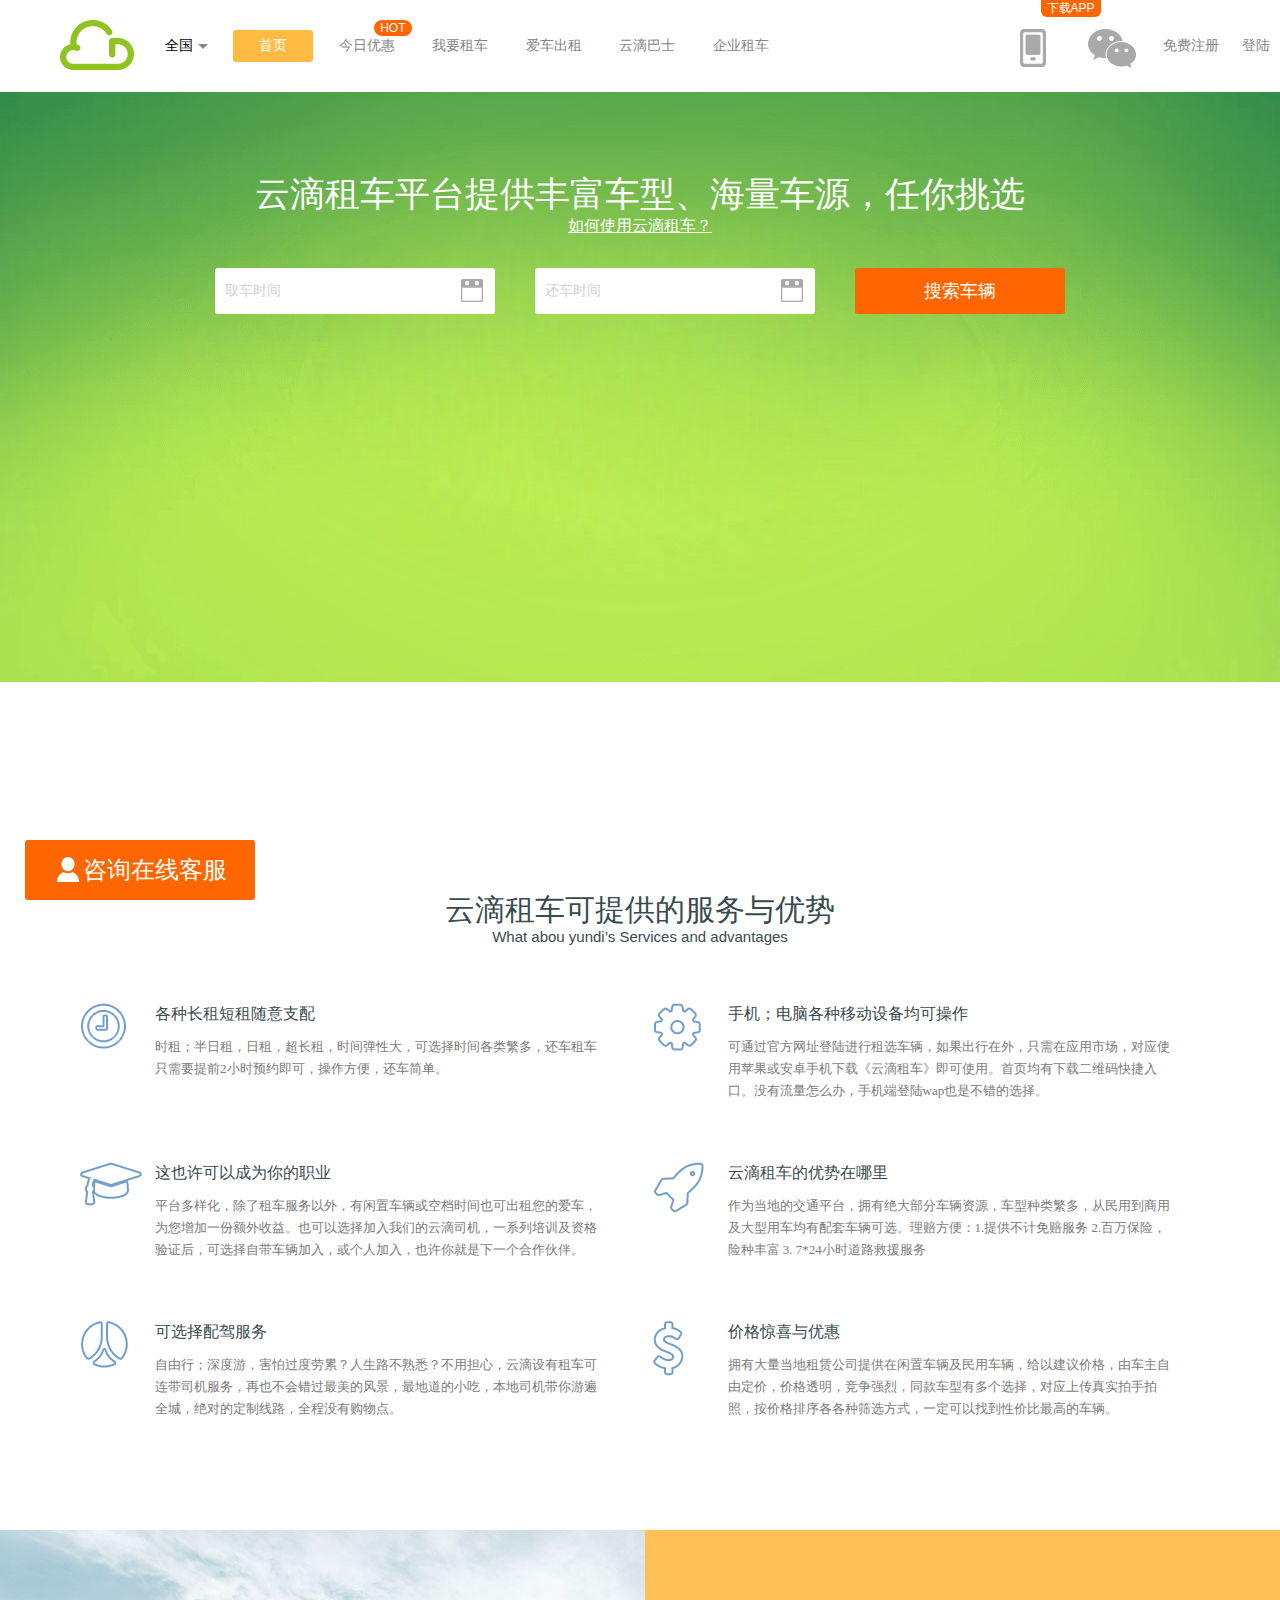
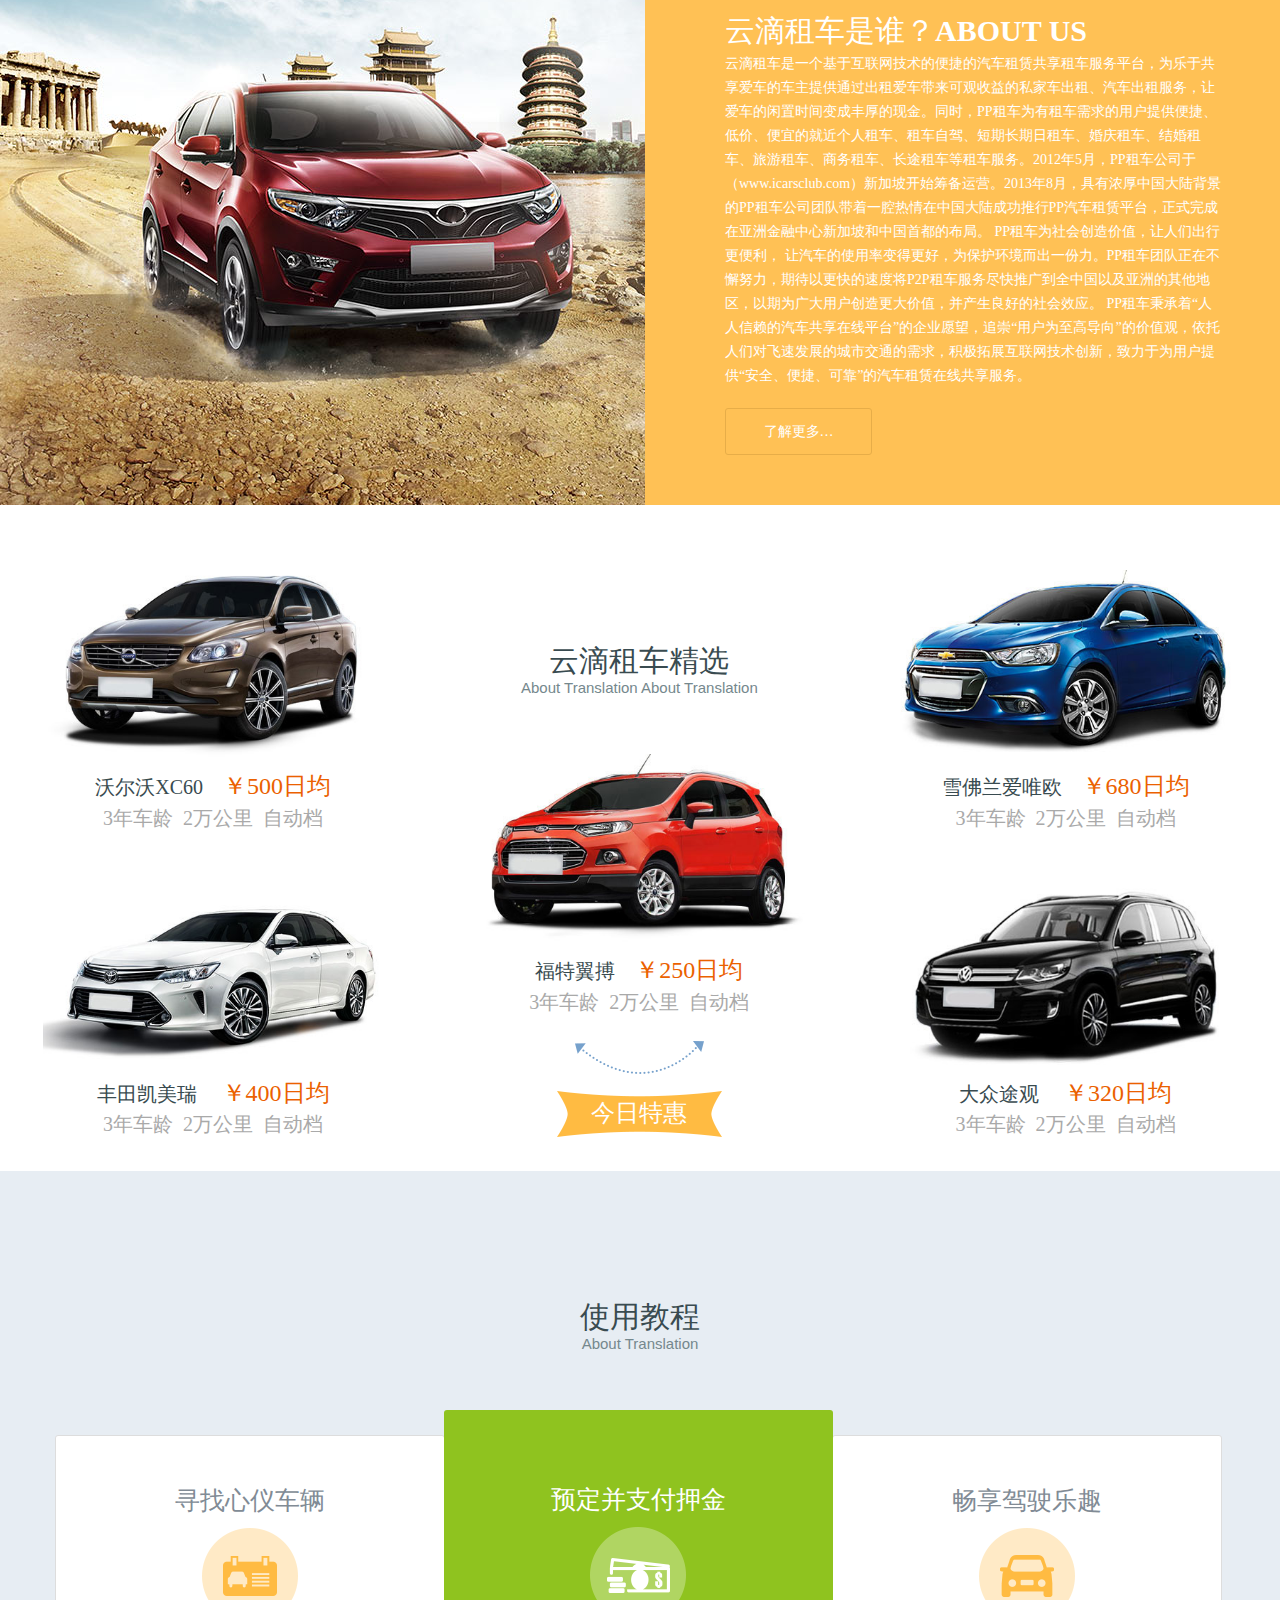
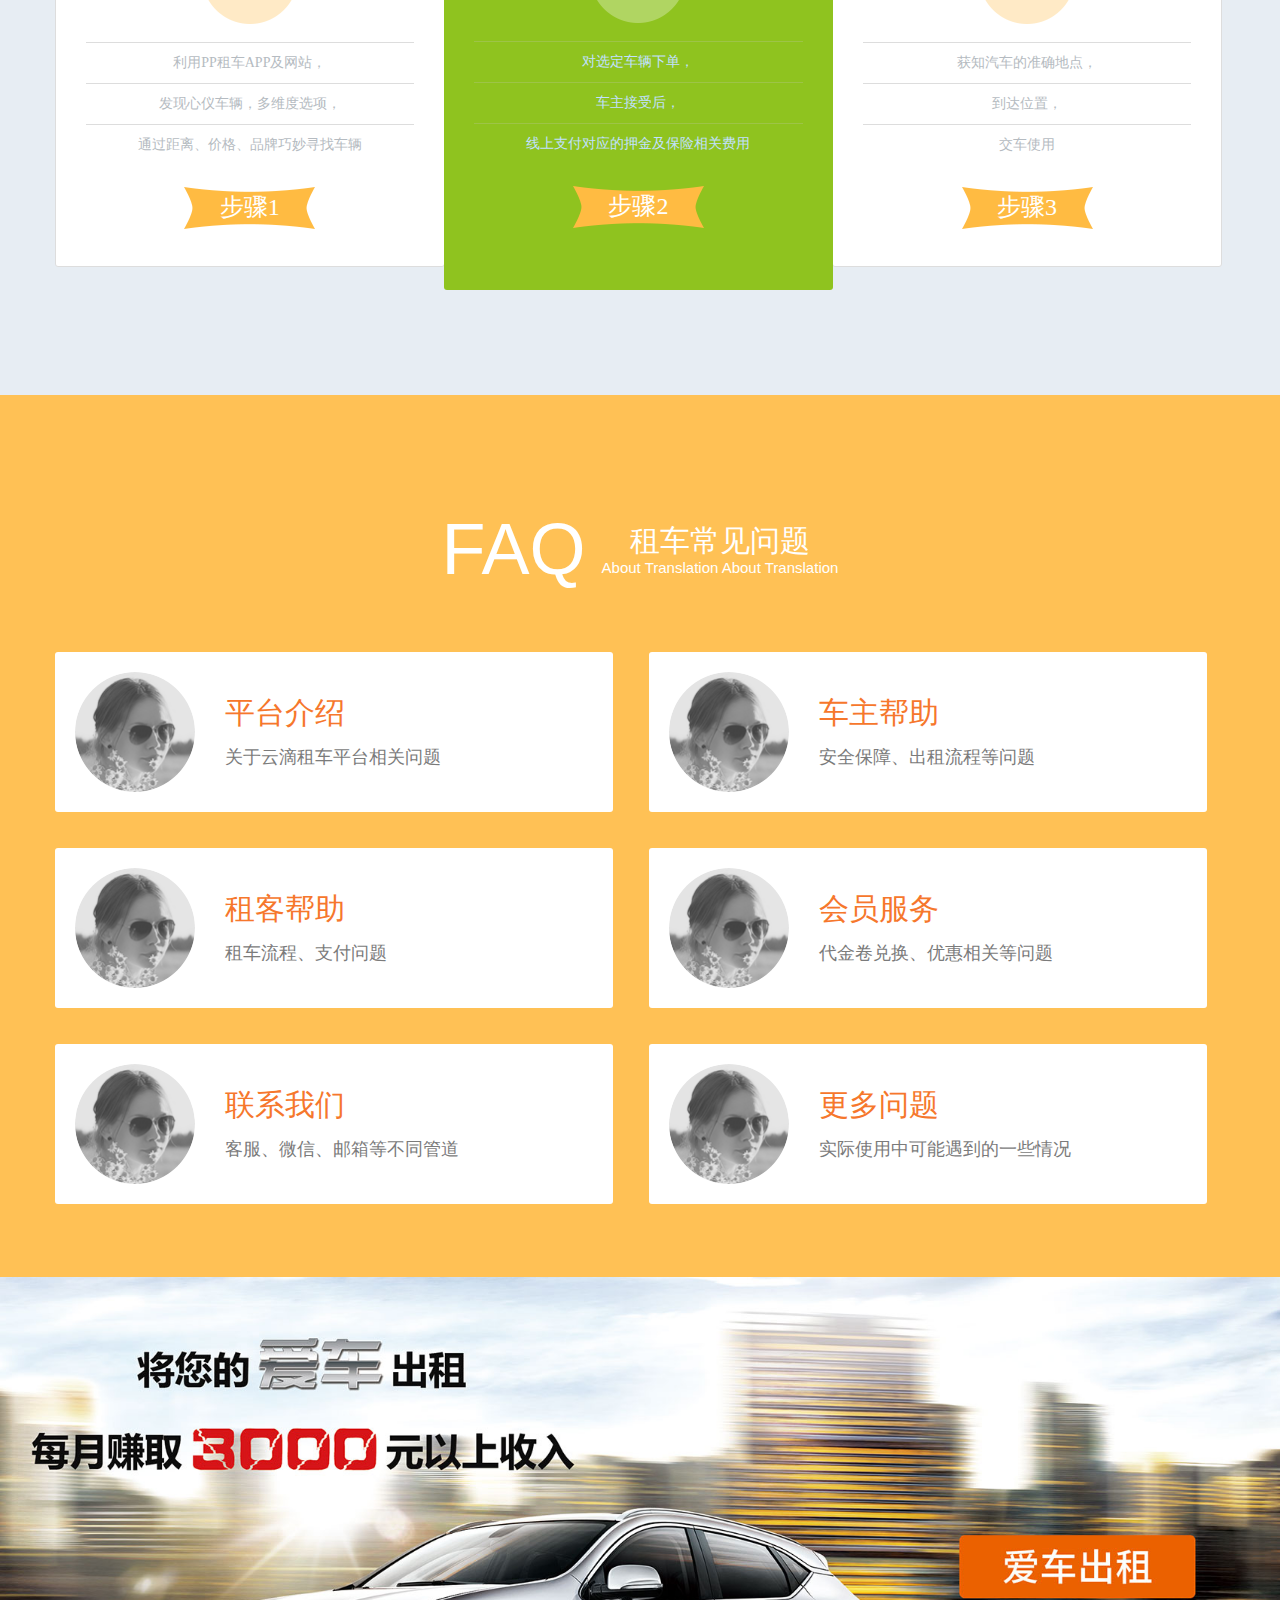
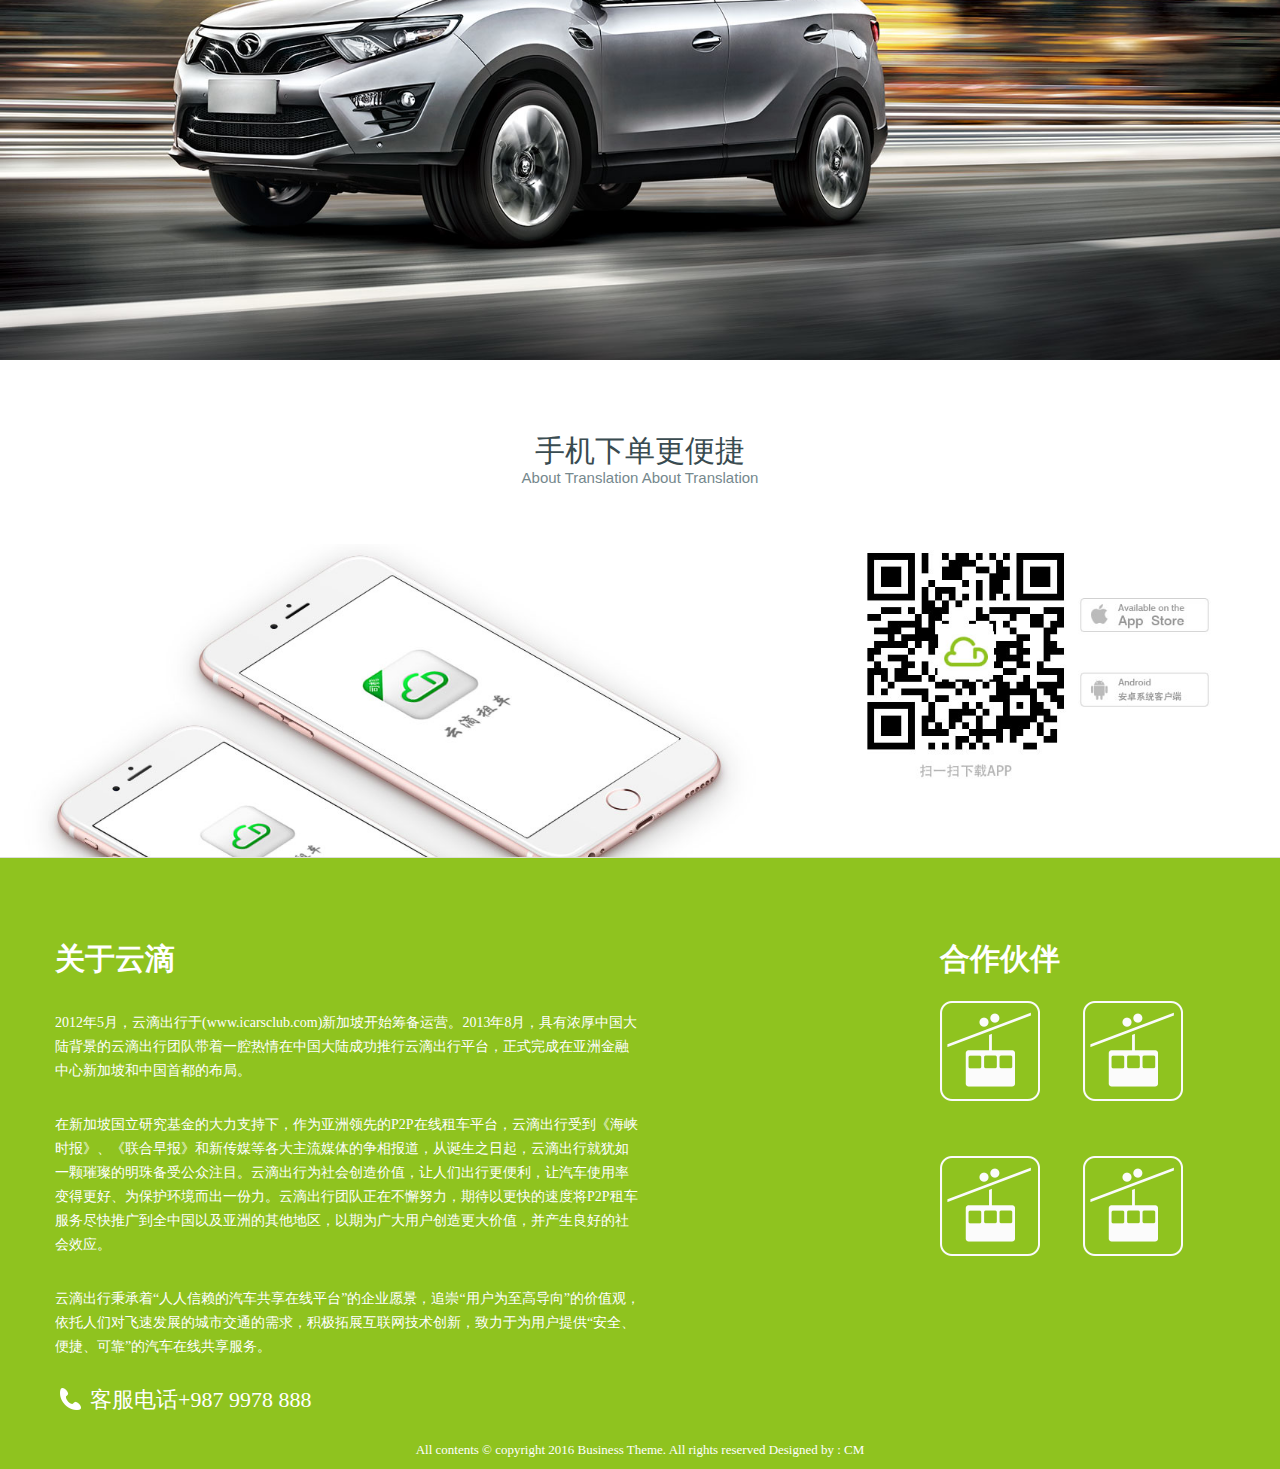
==== index.html @ 773b6020 "Update index.html" ====
<!DOCTYPE html>

<!--[if lt IE 7]>  <html class="ie6" lang="zh-cmn-Hans"> <![endif]-->
<!--[if IE 7]>     <html class="ie7" lang="zh-cmn-Hans"> <![endif]-->
<!--[if IE 8]>     <html class="ie8" lang="zh-cmn-Hans"> <![endif]-->
<!--[if IE 9]>     <html class="ie9" lang="zh-cmn-Hans"> <![endif]-->
<!--[if (gt IE 9)|!(IE)]><!-->
<html lang="zh-cmn-Hans">
	<!--<![endif]-->

	<head>
		<meta charset="utf-8" />
		<meta http-equiv="X-UA-Compatible" content="IE=Edge,chrome=1">
		<meta name="renderer" content="webkit">
		<title>首页</title>
		<meta name="Description" content="" />
		<meta name="Keywords" content="" />
		<link rel="stylesheet" type="text/css" href="assets/css/common.css" />
		<link rel="stylesheet" type="text/css" href="assets/css/index.css" />
		<link rel="stylesheet" type="text/css" href="assets/css/datetime-picker.css" />
		<script src="assets/js/jquery-1.9.0.min.js" type="text/javascript"></script>
		<script src="assets/js/base.js" type="text/javascript"></script>
		<script src="assets/js/member.js" type="text/javascript"></script>
		<script src="assets/js/datetime-picker.js" type="text/javascript"></script>
		<!--[if lte IE 8]>
		<script src="assets/js/html5.js"></script>
	    <![endif]-->
	</head>

	<body>
		<header class="header header-fixed-top">
			<div class="header-wrap">
				<div class="header-left">
					<a class="logo fl-l" href=""><img src="assets/img/logo.png"></a>
					<div class="city-select">
						<span class="current-city" data-toggleparent="active">全国 <i class="triangle5"></i></span>
					</div>
				</div>
				<div class="header-right">
					<div class="qr-code-icon fl-l">
						<span class="tag tag-default">下载APP</span>
						<i class="header-icon app-icon icon"></i>
						<div class="icon qr-code-box qr-code-app">
							<img class="qr-code-box-img" src="assets/img/qr-code.png">
						</div>
					</div>
					<div class="qr-code-icon fl-l">
						<i class="header-icon weixin-icon icon"></i>
						<div class="icon qr-code-box qr-code-weixin">
							<img class="qr-code-box-img" src="assets/img/qr-code.png">
						</div>
					</div>
					<div class="user-link fl-l">
						<a href="reg.html">免费注册</a>
						<a href="javascript:;" data-toggleparent="active">登陆</a>	
		                <div class="login-form member-form pb55">
		                    <div class="login-tab">
		                        <a href="javascript:;" class="current">账户登录</a>
		                        <b class="h-line fl-l"></b>
		                        <a href="javascript:;">手机动态登录</a>
		                    </div>
		                    <div class="login-tab-con current">
		                            <div class="input-group">
		                                <i class="icons icon-user"></i>
		                                <input type="text" name="username" id="username" class="i-text" placeholder="请输入手机号">
		                                <div class="error-tips"></div>
		                            </div>
		                            <div class="input-group">
		                                <i class="icons icon-key"></i>
		                                <input type="password" name="password" id="password" class="i-text" placeholder="请输入密码">
		                                <div class="error-tips"></div>
		                            </div>
		                            <div class="links-op">
		                                <a href="reg.html" class="fl-l">注册账号</a>
		                                <a href="" class="fl-r">找回密码?</a>
		                            </div>
		                    </div>
		                    <div class="login-tab-con">
		                            <div class="input-group">
		                                <i class="icons icon-user"></i>
		                                <input type="text" name="phonenumber" class="i-text" id="phonenumber" placeholder="请输入手机号码">
		                                <div class="error-tips"></div>
		                            </div>
		                            <div class="input-group">
		                                <i class="icons icon-key"></i>
		                                <span class="fl-r"><input type="button" class="vcode-btn btn" value=" 获取动态码"></span>
		                                <input type="text" name="vcode" id="vcode" class="i-text v-input" placeholder="请输入动态验证码">
		                                <div class="error-tips"></div>
		                            </div>
		                            <div class="links-op">
		                                <a href="reg.html" class="fl-l">注册账号</a>
		                            </div>
		                    </div>
		                    <div class="btn-op al-c pt20"><button type="submit" class="submit_button">登 录</button></div>
		                </div>
					</div>
				</div>
				<nav class="header-nav">
					<ul class="nav">
						<li>
							<a href="" class="active">首页</a>
						</li>
						<li>
							<a href="">今日优惠<span class="tag tag-default round frt">HOT</span></a>
						</li>
						<li>
							<a href="">我要租车</a>
						</li>
						<li>
							<a href="">爱车出租</a>
						</li>
						<li>
							<a href="">云滴巴士</a>
						</li>
						<li>
							<a href="">企业租车</a>
						</li>
					</ul>
				</nav>
			</div>
		</header>
		<div class="main-container">
			<div id="myCarousel" class="carousel slide" data-ride="carousel" data-width="1920" data-height="652">
				<div class="carousel-inner">
					<div class="pic-meadow"></div>
					<div class="pic-shadow"></div>
					<div class="pic-cloud cloud-1"></div>
					<div class="pic-cloud cloud-2"></div>
					<div class="pic-cloud cloud-3"></div>
					<div class="pic-cloud cloud-4"></div>
					<div class="pic-rainbow"></div>
					<div class="item active">
						<div class="slide slide-1">
							<img src="assets/img/car.png" alt="" class="sliderpic" />
						</div>
					</div>
				</div>
				<div class='pic_bg'></div>
				<div class="search-box">
					<div class="t-txt">
						<p>云滴租车平台提供丰富车型、海量车源，任你挑选 </p>
						<a href="">如何使用云滴租车？</a>
					</div> 
					<div class="search-form">
		                <div class="fl-l input-group">
		                	<i class="icon icon-date"></i>
		                	<input type="text" id="in_time_begin" class="i-text radius" placeholder="取车时间">
		                </div>	
		                <div class="fl-l input-group">
		                	<i class="icon icon-date"></i>
		                	<input type="text" id="in_time_back" class="i-text radius" placeholder="还车时间">
		                </div>
		                <div class="fl-l input-group">
		                	<input type="submit" class="btn radius" value="搜索车辆">
		                </div>
					</div>
					<script type="text/javascript">
					window.onload = function(){
						
					if($('.carousel').find('.pic-cloud').length>0){
      	var _this = $('.carousel');
      	var _cloud1 = _this.find('.cloud-1').length > 0 ? _this.find('.cloud-1') : '';
      	var _cloud2 = _this.find('.cloud-2').length > 0 ? _this.find('.cloud-2') : '';
      	var _cloud3 = _this.find('.cloud-3').length > 0 ? _this.find('.cloud-3') : '';
      	var _cloud4 = _this.find('.cloud-4').length > 0 ? _this.find('.cloud-4') : '';
      	var _meadow = _this.find('.pic-meadow').length > 0 ? _this.find('.pic-meadow') : '';
      	var _sliderpic = _this.find('.sliderpic').length > 0 ? _this.find('.sliderpic') : '';
      	var _rainbow = _this.find('.pic-rainbow').length > 0 ? _this.find('.pic-rainbow') : '';
      	setTimeout(function(){_meadow.addClass('fadeIn')},1100);
      	setTimeout(function(){_cloud1.addClass('fadeIn')},1850);
      	setTimeout(function(){_cloud2.addClass('fadeIn')},2600);
      	setTimeout(function(){_sliderpic.addClass('fadeIn')},2700);
      	setTimeout(function(){_rainbow.addClass('fadeIn')},3050);      	
      	setTimeout(function(){_cloud4.toggleClass('fadeInLeft');setInterval(_togglec,8500);},1500);
      	_cloud3.toggleClass('fadeInRight');
      	var _togglec = function(){
      		_cloud4.toggleClass('fadeInLeft').toggleClass('fadeInLeft2');
      	}
      	var _toggled = function(){
      		_cloud3.toggleClass('fadeInRight').toggleClass('fadeInRight2');
      	}
      	
      	setInterval(_toggled,8500);
      }
					}
						$('.search-box .input-group .icon-date').click(function(){
							$(this).next('.i-text').focus();
						});
						$("#in_time_begin,#in_time_back").datetimepicker({
							format: "yyyy-mm-dd",
							minView : "month",
							pickDate: true,
							bootcssVer:3,
							todayHighlight : true,
							language : 'zh-CN'
						})
						.on('changeDate', function(e){
							var _yyyy = e.date.getFullYear();
							var _mm = e.date.getMonth() + 1;
							var _dd = e.date.getDate();
							_mm = (_mm < 10 ? '0' : '') + _mm;
							_dd = (_dd < 10 ? '0' : '') + _dd;
							var time = [_yyyy, _mm, _dd].join("-");
     	      				$('.datetimepicker-days').each(function(){
     	      					$(this).is(':visible') && $(this).find('.dt-input-date').text(time);
     	      				});
						});
					</script>
				</div>
			</div>
			<div class="block-con pt55 container">
				<div class="b-c-title">
					<p>云滴租车可提供的服务与优势 </p>
					<p><small>What abou yundi’s Services and advantages </small></p>
				</div>
				<div class="b-c-con pt55 ad-list">
					<ul>
						<li>
							<i class="icon icon-1"></i>
							<p class="p1">各种长租短租随意支配</p>
							<p class="p2">时租；半日租，日租，超长租，时间弹性大，可选择时间各类繁多，还车租车只需要提前2小时预约即可，操作方便，还车简单。</p>
						</li>
						<li>
							<i class="icon icon-2"></i>
							<p class="p1">手机；电脑各种移动设备均可操作</p>
							<p class="p2">可通过官方网址登陆进行租选车辆，如果出行在外，只需在应用市场，对应使用苹果或安卓手机下载《云滴租车》即可使用。首页均有下载二维码快捷入口。没有流量怎么办，手机端登陆wap也是不错的选择。</p>
						</li>
						<li>
							<i class="icon icon-3"></i>
							<p class="p1">这也许可以成为你的职业</p>
							<p class="p2">平台多样化，除了租车服务以外，有闲置车辆或空档时间也可出租您的爱车，为您增加一份额外收益。也可以选择加入我们的云滴司机，一系列培训及资格验证后，可选择自带车辆加入，或个人加入，也许你就是下一个合作伙伴。</p>
						</li>
						<li>
							<i class="icon icon-4"></i>
							<p class="p1">云滴租车的优势在哪里</p>
							<p class="p2">作为当地的交通平台，拥有绝大部分车辆资源，车型种类繁多，从民用到商用及大型用车均有配套车辆可选。理赔方便：1.提供不计免赔服务    2.百万保险，险种丰富   3. 7*24小时道路救援服务</p>
						</li>
						<li>
							<i class="icon icon-5"></i>
							<p class="p1">可选择配驾服务</p>
							<p class="p2">自由行；深度游，害怕过度劳累？人生路不熟悉？不用担心，云滴设有租车可连带司机服务，再也不会错过最美的风景，最地道的小吃，本地司机带你游遍全城，绝对的定制线路，全程没有购物点。</p>
						</li>
						<li>
							<i class="icon icon-6"></i>
							<p class="p1">价格惊喜与优惠</p>
							<p class="p2">拥有大量当地租赁公司提供在闲置车辆及民用车辆，给以建议价格，由车主自由定价，价格透明，竞争强烈，同款车型有多个选择，对应上传真实拍手拍照，按价格排序各各种筛选方式，一定可以找到性价比最高的车辆。</p>
						</li>
					</ul>
				</div>
			</div>
			<div class="block-con object-block">
				<img src="assets/img/picture.jpg" alt="" class="imgl-object fl-l" />
				<div class="container">
					<div class="object-desc">
						<p class="p1">云滴租车是谁？<b>About Us</b></p>
						<p class="p2">
							云滴租车是一个基于互联网技术的便捷的汽车租赁共享租车服务平台，为乐于共享爱车的车主提供通过出租爱车带来可观收益的私家车出租、汽车出租服务，让爱车的闲置时间变成丰厚的现金。同时，PP租车为有租车需求的用户提供便捷、低价、便宜的就近个人租车、租车自驾、短期长期日租车、婚庆租车、结婚租车、旅游租车、商务租车、长途租车等租车服务。2012年5月，PP租车公司于（www.icarsclub.com）新加坡开始筹备运营。2013年8月，具有浓厚中国大陆背景的PP租车公司团队带着一腔热情在中国大陆成功推行PP汽车租赁平台，正式完成在亚洲金融中心新加坡和中国首都的布局。
	PP租车为社会创造价值，让人们出行更便利， 让汽车的使用率变得更好，为保护环境而出一份力。PP租车团队正在不懈努力，期待以更快的速度将P2P租车服务尽快推广到全中国以及亚洲的其他地区，以期为广大用户创造更大价值，并产生良好的社会效应。 PP租车秉承着“人人信赖的汽车共享在线平台”的企业愿望，追崇“用户为至高导向”的价值观，依托人们对飞速发展的城市交通的需求，积极拓展互联网技术创新，致力于为用户提供“安全、便捷、可靠”的汽车租赁在线共享服务。
						</p>
						<a href="" class="btn radius mt20">了解更多…</a>
					</div>
				</div>
			</div>
			<div class="block-con pt20 pb25 hotlist-block">
				<div class="b-c-con hotcartlist">
					<ul>
						<li>
							<a href=""><img src="assets/img/car/img-1.jpg" alt="" /></a>
							<p class="p1">沃尔沃XC60<span>￥500日均</span></p>
							<p class="p2"><span>3年车龄</span><span>2万公里</span><span>自动档</span></p>
						</li>
						<li>
							<a href=""><img src="assets/img/car/img-2.jpg" alt="" /></a>
							<p class="p1">丰田凯美瑞 <span>￥400日均</span></p>
							<p class="p2"><span>3年车龄</span><span>2万公里</span><span>自动档</span></p>
						</li>
					</ul>
					<ul>
						<li>							
							<div class="b-c-title pt80 pb55">
								<p> 云滴租车精选  </p>
								<p><small class="c_75888d">About Translation  About Translation</small></p>
							</div>
							<a href=""><img src="assets/img/car/img-3.jpg" alt="" /></a>
							<p class="p1">福特翼搏<span>￥250日均</span></p>
							<p class="p2"><span>3年车龄</span><span>2万公里</span><span>自动档</span></p>
							<div class="label-con">
								<span class="label">今日特惠</span>
							</div>
						</li>
					</ul>
					<ul>
						<li>
							<a href=""><img src="assets/img/car/img-4.jpg" alt="" /></a>
							<p class="p1">雪佛兰爱唯欧<span>￥680日均</span></p>
							<p class="p2"><span>3年车龄</span><span>2万公里</span><span>自动档</span></p>
						</li>
						<li>
							<a href=""><img src="assets/img/car/img-5.jpg" alt="" /></a>
							<p class="p1">大众途观 <span>￥320日均</span></p>
							<p class="p2"><span>3年车龄</span><span>2万公里</span><span>自动档</span></p>
						</li>
					</ul>
				</div>
			</div>
			<div class="block-con pt55 pb80 lesson-block">				
				<div class="b-c-title pt80 pb55">
					<p>使用教程   </p>
					<p><small class="c_75888d">About Translation</small></p>
				</div>				
				<div class="b-c-con container">
					<div class="lesson-item">
						<div class="radius">
							<div class="lesson-tit">寻找心仪车辆</div>
							<div class="lesson-icon"><i class="icon-11"></i></div>
							<ul>
								<li>利用PP租车APP及网站，  </li>
								<li>发现心仪车辆，多维度选项，</li>
								<li>通过距离、价格、品牌巧妙寻找车辆</li>
							</ul>
							<div class="al-c pb25 pt10"><span class="label">步骤1</span></div>
						</div>		
					</div>		
					<div class="lesson-item active">
						<div class="radius">
							<div class="lesson-tit">预定并支付押金</div>
							<div class="lesson-icon"><i class="icon-12"></i></div>
							<ul>
								<li>对选定车辆下单，  </li>
								<li>车主接受后，</li>
								<li>线上支付对应的押金及保险相关费用</li>
							</ul>
							<div class="al-c pb25 pt10"><span class="label">步骤2</span></div>
						</div>					
					</div>					
					<div class="lesson-item">
						<div class="radius">
							<div class="lesson-tit">畅享驾驶乐趣</div>
							<div class="lesson-icon"><i class="icon-13"></i></div>
							<ul> 
								<li>获知汽车的准确地点，  </li>
								<li>到达位置，</li>
								<li>交车使用</li>
							</ul>
							<div class="al-c pb25 pt10"><span class="label">步骤3</span></div>
						</div>								
					</div>								
				</div>
			</div>
			<div class="block-con pt55 pb55 faq-block">				
				<div class="b-c-title pt80 pb55">
					<div class="b-c-inline">						
						<span class="title-label">FAQ</span>
						<span>租车常见问题     </span>
						<span><small>About Translation  About Translation</small></span>
					</div>
				</div>				
				<div class="b-c-con container faq-list">
					<ul>
						<li>
							<div class="faq-item">
								<img src="assets/img/avatar.png" class="avatar" />
								<p class="p1 pt20"><a href="">平台介绍</a></p>
								<p class="p2 pt10">关于云滴租车平台相关问题</p>
							</div>
						</li>
						<li>
							<div class="faq-item">
								<img src="assets/img/avatar.png" class="avatar" />
								<p class="p1 pt20"><a href="">车主帮助</a></p>
								<p class="p2 pt10">安全保障、出租流程等问题</p>
							</div>
						</li>
						<li>
							<div class="faq-item">
								<img src="assets/img/avatar.png" class="avatar" />
								<p class="p1 pt20"><a href="">租客帮助</a></p>
								<p class="p2 pt10">租车流程、支付问题</p>
							</div>
						</li>
						<li>
							<div class="faq-item">
								<img src="assets/img/avatar.png" class="avatar" />
								<p class="p1 pt20"><a href="">会员服务</a></p>
								<p class="p2 pt10">代金卷兑换、优惠相关等问题</p>
							</div>
						</li>
						<li>
							<div class="faq-item">
								<img src="assets/img/avatar.png" class="avatar" />
								<p class="p1 pt20"><a href="">联系我们</a></p>
								<p class="p2 pt10">客服、微信、邮箱等不同管道</p>
							</div>
						</li>
						<li>
							<div class="faq-item">
								<img src="assets/img/avatar.png" class="avatar" />
								<p class="p1 pt20"><a href="">更多问题</a></p>
								<p class="p2 pt10">实际使用中可能遇到的一些情况</p>
							</div>
						</li>
					</ul>
				</div>
			</div>
			<div class="block-con">
				<a href=""> <img src="assets/img/picture-2.jpg" alt="" class="full-object" /> </a>
			</div>
			<div class="block-con app-block al-c">			
				<div class="b-c-title pt80 pb55">
					<p>手机下单更便捷     </p>
					<p><small class="c_75888d">About Translation  About Translation</small></p>
				</div>				
				<a href=""> <img src="assets/img/picture-3.jpg" alt="" class="img-object" /> </a>
			</div>
			<div class="block-con joinus-block">			
				
			</div>
		</div>
		<footer class="footer pt80">
			<div class="container">
				<div class="footer-top">
					<dl>
						<dt>关于云滴</dt>
						<dd>
							<p> 2012年5月，云滴出行于(www.icarsclub.com)新加坡开始筹备运营。2013年8月，具有浓厚中国大陆背景的云滴出行团队带着一腔热情在中国大陆成功推行云滴出行平台，正式完成在亚洲金融中心新加坡和中国首都的布局。</p>
							<p>在新加坡国立研究基金的大力支持下，作为亚洲领先的P2P在线租车平台，云滴出行受到《海峡时报》、《联合早报》和新传媒等各大主流媒体的争相报道，从诞生之日起，云滴出行就犹如一颗璀璨的明珠备受公众注目。云滴出行为社会创造价值，让人们出行更便利，让汽车使用率变得更好、为保护环境而出一份力。云滴出行团队正在不懈努力，期待以更快的速度将P2P租车服务尽快推广到全中国以及亚洲的其他地区，以期为广大用户创造更大价值，并产生良好的社会效应。</p>
							<p>云滴出行秉承着“人人信赖的汽车共享在线平台”的企业愿景，追崇“用户为至高导向”的价值观，依托人们对飞速发展的城市交通的需求，积极拓展互联网技术创新，致力于为用户提供“安全、便捷、可靠”的汽车在线共享服务。</p>
						</dd>
						<dd>
							<div class="phonenum mt25"><i class="icon"></i> 客服电话+987 9978 888 </div>
						</dd>
					</dl>
					<dl class="coop-friends">
						<dt>合作伙伴</dt>
						<dd>
							<a href="" class="fl-l">  
								<img src="assets/img/coop-icon.png" alt="" />
							</a>
							<a href="" class="fl-r">  
								<img src="assets/img/coop-icon.png" alt="" />
							</a>
							<a href="" class="fl-l">  
								<img src="assets/img/coop-icon.png" alt="" />
							</a>
							<a href="" class="fl-r">  
								<img src="assets/img/coop-icon.png" alt="" />
							</a>
						</dd>
					</dl>
				</div>
				<div class="copyright mt25 pb10">
					All contents © copyright 2016 Business Theme. All rights reserved Designed by : CM
				</div>
			</div>
		</footer>
		<div class="chat-online">
			<button class="btn radius"><span class="chat"><i class="icon"></i>咨询在线客服</span></button>
		</div>
	</body>
</html>
---- assets/css/common.css ----
/*
 * normalize
 */

/********** base reset **********/
html{font-family:"黑体";-webkit-text-size-adjust:100%;-ms-text-size-adjust:100%}
body{font-size: 14px;line-height: 1.42857143;}
html,body,h1,h2,h3,h4,h5,h6,hr,p,iframe,dl,dt,dd,li,pre,form,button,input,textarea,th,td,fieldset{margin:0;padding:0}
caption,cite,code,pre,dfn,em,var{font-style:normal;font-weight:400;font-family: inherit;}
th,td,button,input,select,textarea,optgroup,option{font: inherit;}
th{text-align: left;}
textarea{overflow: auto;}
select,optgroup,option{margin: 0;}
input,button{overflow: visible;vertical-align:middle;outline:none}
button,select{text-transform: none;}
button,input[type="button"], input[type="submit"] {line-height:normal !important;}
button,[type="button"],[type="reset"],[type="submit"]{-webkit-appearance: button;}
button::-moz-focus-inner,[type="button"]::-moz-focus-inner,[type="reset"]::-moz-focus-inner,[type="submit"]::-moz-focus-inner {border: none;padding: 0;}
input[type="number"]::-webkit-inner-spin-button,input[type="number"]::-webkit-outer-spin-button {height: auto}
input[type="search"]{-webkit-appearance: textfield;}
input[type="search"]::-webkit-search-cancel-button,input[type="search"]::-webkit-search-decoration {-webkit-appearance: none}
input[type="checkbox"],input[type="radio"]{box-sizing: border-box;padding: 0;}
::-webkit-input-placeholder{color: inherit;opacity: 0.54;}
::-webkit-file-upload-button{-webkit-appearance: button;font: inherit; }
h1,h2,h3,h4,h5,h6{font-family: inherit;color: inherit;font-weight: 500; line-height: 1.1;}
ul,ol{padding:0;margin:0;list-style-type: none;}
table{max-width: 100%;border-collapse: collapse;border-spacing: 0;}
a,area{outline:none;}
a{text-decoration:none;background-color: transparent;cursor: pointer}
a:hover{text-decoration:none;}
a:hover,a:active,a:focus{outline:none}
img{border:0;vertical-align:middle;-ms-interpolation-mode:bicubic}
hr{box-sizing: content-box;height: 0;overflow: visible; }
pre{overflow: auto;white-space: pre-wrap;word-break: break-all;}
b,strong,th,dt,label{font-weight: bold;}
sub,sup {font-size: 75%;line-height: 0;position: relative;vertical-align: baseline}
.clearfix:after{content:".";display:block;height:0;clear:both;visibility:hidden}
.clearfix{*zoom:1}

/********** html5 reset **********/
header,footer,aside,details,menu,article,section,nav,address,hgroup,figure,figcaption,legend{display:block;margin:0;padding:0}
legend {color: inherit;max-width: 100%;border: 0;padding: 0;}
address{font-style:normal;font-weight:400}
audio,canvas,video,progress{display:inline-block;*display:inline;*zoom:1}
audio:not([controls]){display:none;height: 0;}
progress {vertical-align: baseline;}
time{display:inline}
svg:not(:root) {overflow: hidden}
template,[hidden]{display: none;}
fieldset {border: 1px solid #c0c0c0;margin: 0 2px;padding: 0.35em 0.625em 0.75em;}

/********** responsive reset **********/
img{max-width: 100%;height: auto}
sup{top: -.5em}
sub{bottom: -.25em}
img.full-object{width:100%;}
img.half-object{width:50%;}

/*
 * common
 */

/********** common class **********/
.radius{border-radius: 3px;}
.round {border-radius: 1000px;}
.circle {border-radius: 50%;}

.al-l { text-align: left; }
.al-r { text-align: right; }
.al-c { text-align: center; }
.al-j { text-align: justify; }

.fl-l { float: left; }
.fl-r { float: right; }

.mb10 { margin-bottom: 10px; }
.mb15 { margin-bottom: 15px; }
.mb20 { margin-bottom: 20px; }
.mb25 { margin-bottom: 25px; }
.mt10 { margin-top: 10px; }
.mt15 { margin-top: 15px; }
.mt20 { margin-top: 20px; }
.mt25 { margin-top: 25px; }
.ml10{margin-left: 10px;}

.pb10 { padding-bottom: 10px; }
.pb15 { padding-bottom: 15px; }
.pb20 { padding-bottom: 20px; }
.pb25 { padding-bottom: 25px; }
.pb55 { padding-bottom: 55px; }
.pb80 { padding-bottom: 80px; }
.pt10 { padding-top: 10px; }
.pt15 { padding-top: 15px; }
.pt20 { padding-top: 20px; }
.pt55 { padding-top: 55px; }
.pt80 { padding-top: 80px; }
.pl10{padding-left:10px;}
.plr10{padding: 0 10px;}

.c_999 {color: #999;}
.c_394b50{color: #394b50;}
.c_75888d{color: #75888d;}

.icon{display: inline-block;background-image: url(../img/ico-sp.png);background-repeat: no-repeat;}
.center-block {display: block;margin-right: auto;margin-left: auto;}

.txt-ellipsis{max-width: 100%;overflow: hidden;white-space: nowrap;text-overflow: ellipsis;}
.nowrap-multi3{display:-webkit-box;overflow:hidden;text-overflow:ellipsis;-webkit-box-orient:vertical;-webkit-line-clamp:3}

.triangle5{width: 0;height: 0;border-width: 5px;border-style: solid dashed dashed;border-color: #868686 transparent transparent;font-size: 0;line-height: 0;}
.container { margin-right: auto; margin-left: auto; width: 1170px;}


/*
 * header
 */
.header{}
.header-fixed-top{height:92px;background: #fff;position: fixed;top:0;width:100%;z-index: 999999999;}
.header-fixed-top + .main-container{margin-top:92px;}
.header-left{padding:20px;position: absolute;left:0;top:0;}
.header-left .logo{width:75px;margin-left: 40px;}
.header-left .city-select{margin-left:145px;}
.header-right{position: absolute;right:0;top:0;}
.city-select{}
.city-select.active {}
.city-select .current-city{display: inline-block;cursor: pointer;line-height: 52px;position: relative;padding-right:15px;}
.city-select .current-city i{position: absolute;right:0;top:50%;margin-top:-2px;}

.header-nav{width:1170px;margin: auto;padding-left: 235px;}
@media screen and (max-width: 1360px) {
	.header-nav{padding-left:80px;width:auto;}
	.header-left{position: relative;float: left;left:0;margin: 0;}
}
@media screen and (min-width: 1900px) {
	.header-left .city-select{margin-left:175px;}
	.header-nav{padding-left: 0;}
}
.nav{padding: 20px 0;}
.nav li{display: inline-block;*float:left;padding: 10px 5px;position: relative;}
.nav a{display: inline-block;color:#868686;line-height: 32px;padding: 0 10px;font-size: 14px;width:60px;text-align: center;}
.nav .active,.nav a:hover{color:#fff;background: #ffbb42;border-radius: 3px;}
.nav .tag-default{line-height: 16px;}

.header-icon{display: inline-block;width:50px;margin:25px 15px 15px;height:50px;}
.qr-code-icon{position: relative;height: 92px;}
.qr-code-icon .tag{border-bottom-left-radius: 6px;border-bottom-right-radius: 6px;font-size: 12px;font-family: arial,"黑体";white-space: nowrap;margin-left:60%;}
.app-icon{background-position: 10px -190px;}
.weixin-icon{background-position: -55px -190px;}
.qr-code-app img,.qr-code-weixin img{position: relative;top: 28px;}
.qr-code-box{
	display: none;
	position: absolute;
	top:76px;
	left:50%;
	z-index: 999999;
	text-align: center;
	background-position: -301px -283px;width:149px;height:167px;margin-left: -75px;
}
.qr-code-icon:hover .qr-code-box{display: block;}
.qr-code-icon:hover .weixin-icon{background-position: -55px -134px;}
.qr-code-icon:hover .app-icon{background-position: 10px -135px;}
.qr-code-icon:hover .icon{
    -webkit-transition: all .2s ease-in-out 0s;
    -moz-transition: all .2s ease-in-out 0s;
    -ms-transition: all .2s ease-in-out 0s;
    -o-transition: all .2s ease-in-out 0s;
    transition: all .2s ease-in-out 0s;
}
.user-link{padding: 30px 0;position: relative;}
.user-link a{color:#868686;line-height: 32px;padding: 0 10px;font-size: 14px;}
.top-hotline{padding: 10px 20px;}
.top-hotline p{color:#8fc31f;font-size: 14px;line-height: 24px;}

/*
 * footer
 */
.footer{background: #8fc31f;}
.footer-top{overflow: hidden;}
.footer-top dl{float: left;width:50%;}
.footer-top dt{font-size: 30px;color:#fff;}
.footer-top dd{}
.footer-top dd p{line-height: 24px;color:#fff;padding-top:30px;}
.footer .phonenum{padding-left:35px;font-size:22px;color:#fff;position: relative;}
.footer .phonenum .icon{position: absolute;left:0;top:0;width:30px;height:30px;background-position: -222px -146px;}
.footer .copyright{font-size:13px;color:#fff;text-align: center;font-family: "微软雅黑";}
.footer .coop-friends{width: 285px;float: right;}
.footer .coop-friends dd a{margin-top:20px;padding-bottom:35px;display: inline-block;width:50%;}

/*
 * animation
 */
@-webkit-keyframes fadeIn {
	0% {
		opacity: 0; 
	}
	100% {
		opacity: 1; 
	}
}
@keyframes fadeIn {
	0% {
		opacity: 0; 
	}
	100% {
		opacity: 1; 
	}
}
.fadeIn{
	-webkit-animation-name: fadeIn;
	animation-name: fadeIn
}

@-webkit-keyframes fadeInLeft {	
	0%,
	100%,
	90%,
	98%,
	99% {
		-webkit-animation-timing-function: cubic-bezier(0.61, .261, .955, 1);
		animation-timing-function: cubic-bezier(0.61, .261, .955, 1)
	}
	0% {
		opacity: 0;
		-webkit-transform: translate3d(880px, 0, 0);
		transform: translate3d(880px, 0, 0);
	}
	10%{		
		opacity: 1;
	}
	90%{		
		opacity: 1;
		-webkit-transform: translate3d(-50px, 15px, 0);
		transform: translate3d(-50px, 15px, 0);
	}
	98%{		
		opacity: 0;
		-webkit-transform: translate3d(-60px, 30px, 0);
		transform: translate3d(-60px, 30px, 0);
	}
	99% {
		opacity: 0;
		-webkit-transform: translate3d(-200px, 150px, 0);
		transform: translate3d(-200px, 150px, 0);
	}
	100% {
		opacity: 0;
		-webkit-transform: translate3d(-880px, 0, 0);
		transform: translate3d(-880px, 0, 0);
	}
}

@keyframes fadeInLeft {
	0%,
	100%,
	90%,
	98%,
	99% {
		-webkit-animation-timing-function: cubic-bezier(0.61, .261, .955, 1);
		animation-timing-function: cubic-bezier(0.61, .261, .955, 1)
	}
	0% {
		opacity: 0;
		-webkit-transform: translate3d(880px, 0, 0);
		transform: translate3d(880px, 0, 0);
	}
	10%{		
		opacity: 1;
	}
	90%{		
		opacity: 1;
		-webkit-transform: translate3d(-50px, 15px, 0);
		transform: translate3d(-50px, 15px, 0);
	}
	98%{		
		opacity: 0;
		-webkit-transform: translate3d(-60px, 30px, 0);
		transform: translate3d(-60px, 30px, 0);
	}
	99% {
		opacity: 0;
		-webkit-transform: translate3d(-200px, 150px, 0);
		transform: translate3d(-200px, 150px, 0);
	}
	100% {
		opacity: 0;
		-webkit-transform: translate3d(-880px, 0, 0);
		transform: translate3d(-880px, 0, 0);
	}
}

.fadeInLeft {
	-webkit-animation-name: fadeInLeft;
	animation-name: fadeInLeft
}
@-webkit-keyframes fadeInLeft2 {	
	0%,
	100%,
	90%,
	98%,
	99% {
		-webkit-animation-timing-function: cubic-bezier(0.61, .261, .955, 1);
		animation-timing-function: cubic-bezier(0.61, .261, .955, 1)
	}
	0% {
		opacity: 0;
		-webkit-transform: translate3d(880px, 0, 0);
		transform: translate3d(880px, 0, 0);
	}
	10%{		
		opacity: 1;
	}
	90%{		
		opacity: 1;
		-webkit-transform: translate3d(-50px, 15px, 0);
		transform: translate3d(-50px, 15px, 0);
	}
	98%{		
		opacity: 0;
		-webkit-transform: translate3d(-60px, 30px, 0);
		transform: translate3d(-60px, 30px, 0);
	}
	99% {
		opacity: 0;
		-webkit-transform: translate3d(-200px, 150px, 0);
		transform: translate3d(-200px, 150px, 0);
	}
	100% {
		opacity: 0;
		-webkit-transform: translate3d(-880px, 0, 0);
		transform: translate3d(-880px, 0, 0);
	}
}

@keyframes fadeInLeft2 {
	0%,
	100%,
	90%,
	98%,
	99% {
		-webkit-animation-timing-function: cubic-bezier(0.61, .261, .955, 1);
		animation-timing-function: cubic-bezier(0.61, .261, .955, 1)
	}
	0% {
		opacity: 0;
		-webkit-transform: translate3d(880px, 0, 0);
		transform: translate3d(880px, 0, 0);
	}
	10%{		
		opacity: 1;
	}
	90%{		
		opacity: 1;
		-webkit-transform: translate3d(-50px, 15px, 0);
		transform: translate3d(-50px, 15px, 0);
	}
	98%{		
		opacity: 0;
		-webkit-transform: translate3d(-60px, 30px, 0);
		transform: translate3d(-60px, 30px, 0);
	}
	99% {
		opacity: 0;
		-webkit-transform: translate3d(-200px, 150px, 0);
		transform: translate3d(-200px, 150px, 0);
	}
	100% {
		opacity: 0;
		-webkit-transform: translate3d(-880px, 0, 0);
		transform: translate3d(-880px, 0, 0);
	}
}

.fadeInLeft2 {
	-webkit-animation-name: fadeInLeft2;
	animation-name: fadeInLeft2
}
@-webkit-keyframes fadeInRight {
	0%,
	100%,
	90%,
	98%,
	99% {
		-webkit-animation-timing-function: cubic-bezier(0.61, .261, .955, 1);
		animation-timing-function: cubic-bezier(0.61, .261, .955, 1)
	}
	0% {
		opacity: 0;
		-webkit-transform: translate3d(-880px, 0, 0);
		transform: translate3d(-880px, 0, 0);
	}
	10%{		
		opacity: 1;
	}
	90%{		
		opacity: 1;
		-webkit-transform: none;
		transform: none
	}
	98%{		
		opacity: 0;
		-webkit-transform: none;
		transform: none
	}
	99% {
		opacity: 0;
		-webkit-transform: translate3d(-880px, 0, 0);
		transform: translate3d(-880px, 0, 0);
	}
	100% {
		opacity: 0;
		-webkit-transform: translate3d(880px, 0, 0);
		transform: translate3d(880px, 0, 0);
	}
}

@keyframes fadeInRight {
	0%,
	100%,
	90%,
	98%,
	99% {
		-webkit-animation-timing-function: cubic-bezier(0.61, .261, .955, 1);
		animation-timing-function: cubic-bezier(0.61, .261, .955, 1)
	}
	0% {
		opacity: 0;
		-webkit-transform: translate3d(-880px, 0, 0);
		transform: translate3d(-880px, 0, 0);
	}
	10%{		
		opacity: 1;
	}
	90%{		
		opacity: 1;
		-webkit-transform: none;
		transform: none
	}
	98%{		
		opacity: 0;
		-webkit-transform: none;
		transform: none
	}
	99% {
		opacity: 0;
		-webkit-transform: translate3d(-880px, 0, 0);
		transform: translate3d(-880px, 0, 0);
	}
	100% {
		opacity: 0;
		-webkit-transform: translate3d(880px, 0, 0);
		transform: translate3d(880px, 0, 0);
	}
}

.fadeInRight {
	-webkit-animation-name: fadeInRight;
	animation-name: fadeInRight
}
@-webkit-keyframes fadeInRight2 {
	0%,
	100%,
	90%,
	98%,
	99% {
		-webkit-animation-timing-function: cubic-bezier(0.61, .261, .955, 1);
		animation-timing-function: cubic-bezier(0.61, .261, .955, 1)
	}
	0% {
		opacity: 0;
		-webkit-transform: translate3d(-880px, 0, 0);
		transform: translate3d(-880px, 0, 0);
	}
	10%{		
		opacity: 1;
	}
	90%{		
		opacity: 1;
		-webkit-transform: none;
		transform: none
	}
	98%{		
		opacity: 0;
		-webkit-transform: none;
		transform: none
	}
	99% {
		opacity: 0;
		-webkit-transform: translate3d(-880px, 0, 0);
		transform: translate3d(-880px, 0, 0);
	}
	100% {
		opacity: 0;
		-webkit-transform: translate3d(880px, 0, 0);
		transform: translate3d(880px, 0, 0);
	}
}

@keyframes fadeInRight2 {
	0%,
	100%,
	90%,
	98%,
	99% {
		-webkit-animation-timing-function: cubic-bezier(0.61, .261, .955, 1);
		animation-timing-function: cubic-bezier(0.61, .261, .955, 1)
	}
	0% {
		opacity: 0;
		-webkit-transform: translate3d(-880px, 0, 0);
		transform: translate3d(-880px, 0, 0);
	}
	10%{		
		opacity: 1;
	}
	90%{		
		opacity: 1;
		-webkit-transform: none;
		transform: none
	}
	98%{		
		opacity: 0;
		-webkit-transform: none;
		transform: none
	}
	99% {
		opacity: 0;
		-webkit-transform: translate3d(-880px, 0, 0);
		transform: translate3d(-880px, 0, 0);
	}
	100% {
		opacity: 0;
		-webkit-transform: translate3d(880px, 0, 0);
		transform: translate3d(880px, 0, 0);
	}
}

.fadeInRight2 {
	-webkit-animation-name: fadeInRight2;
	animation-name: fadeInRight2
}

@-webkit-keyframes fadeInDown {
	0% {
		opacity: 0;
		-webkit-transform: translate3d(0, -590px, 0);
		transform: translate3d(0, -590px, 0)
	}
	100% {
		opacity: 1;
		-webkit-transform: none;
		transform: none
	}
}

@keyframes fadeInDown {
	0% {
		opacity: 0;
		-webkit-transform: translate3d(0, -590px, 0);
		transform: translate3d(0, -590px, 0)
	}
	100% {
		opacity: 1;
		-webkit-transform: none;
		transform: none
	}
}

.fadeInDown {
	-webkit-animation-name: fadeInDown;
	animation-name: fadeInDown
}

@-webkit-keyframes bounceInDown {
	0%,
	100%,
	60%,
	75%,
	90% {
		-webkit-animation-timing-function: cubic-bezier(0.215, .61, .355, 1);
		animation-timing-function: cubic-bezier(0.215, .61, .355, 1)
	}
	0% {
		opacity: 0;
		-webkit-transform: translate3d(0, -3000px, 0);
		transform: translate3d(0, -3000px, 0)
	}
	60% {
		opacity: 1;
		-webkit-transform: translate3d(0, 0, 0);
		transform: translate3d(0, 0, 0)
	}
	75% {
		-webkit-transform: translate3d(0, -25px, 0);
		transform: translate3d(0, -25px, 0)
	}
	90% {
		-webkit-transform: translate3d(0, -5px, 0);
		transform: translate3d(0, -5px, 0)
	}
	100% {
		-webkit-transform: none;
		transform: none
	}
}

@keyframes bounceInDown {
	0%,
	100%,
	60%,
	75%,
	90% {
		-webkit-animation-timing-function: cubic-bezier(0.215, .61, .355, 1);
		animation-timing-function: cubic-bezier(0.215, .61, .355, 1)
	}
	0% {
		opacity: 0;
		-webkit-transform: translate3d(0, -3000px, 0);
		transform: translate3d(0, -3000px, 0)
	}
	60% {
		opacity: 1;
		-webkit-transform: translate3d(0, 0, 0);
		transform: translate3d(0, 0, 0)
	}
	75% {
		-webkit-transform: translate3d(0, -25px, 0);
		transform: translate3d(0, -25px, 0)
	}
	90% {
		-webkit-transform: translate3d(0, -5px, 0);
		transform: translate3d(0, -5px, 0)
	}
	100% {
		-webkit-transform: none;
		transform: none
	}
}

.bounceInDown {
	-webkit-animation-name: bounceInDown;
	animation-name: bounceInDown
}

@-webkit-keyframes bounceInUp {
	0%,
	100%,
	60%,
	75%,
	90% {
		-webkit-animation-timing-function: cubic-bezier(0.215, .61, .355, 1);
		animation-timing-function: cubic-bezier(0.215, .61, .355, 1)
	}
	0% {
		opacity: 0;
		-webkit-transform: translate3d(0, 3000px, 0);
		transform: translate3d(0, 3000px, 0)
	}
	60% {
		opacity: 1;
		-webkit-transform: translate3d(0, 0, 0);
		transform: translate3d(0, 0, 0)
	}
	75% {
		-webkit-transform: translate3d(0, 15px, 0);
		transform: translate3d(0, 15px, 0)
	}
	90% {
		-webkit-transform: translate3d(0, 0, 0);
		transform: translate3d(0, 0, 0)
	}
	100% {
		-webkit-transform: translate3d(0, 0, 0);
		transform: translate3d(0, 0, 0)
	}
}

@keyframes bounceInUp {
	0%,
	100%,
	60%,
	75%,
	90% {
		-webkit-animation-timing-function: cubic-bezier(0.215, .61, .355, 1);
		animation-timing-function: cubic-bezier(0.215, .61, .355, 1)
	}
	0% {
		opacity: 0;
		-webkit-transform: translate3d(0, 3000px, 0);
		transform: translate3d(0, 3000px, 0)
	}
	60% {
		opacity: 1;
		-webkit-transform: translate3d(0, 0, 0);
		transform: translate3d(0, 0, 0)
	}
	75% {
		-webkit-transform: translate3d(0, 15px, 0);
		transform: translate3d(0, 15px, 0)
	}
	90% {
		-webkit-transform: translate3d(0, 0, 0);
		transform: translate3d(0, 0, 0)
	}
	100% {
		-webkit-transform: translate3d(0, 0, 0);
		transform: translate3d(0, 0, 0)
	}
}

.bounceInUp {
	-webkit-animation-name: bounceInUp;
	animation-name: bounceInUp
}

/*
 * components
 */
.tag{	
	display: inline-block;
	position: absolute;
	color:#fff;
	font-size: 12px;
	font-family: "arial";
}
.tag:empty {
  display: none;
}
.tag-default{background: #ff6600;padding: 0 6px;}
.tag.flt{left:0;top:0;}
.tag.flb{left:0;bottom:0;}
.tag.frt{right:0;top:0;}
.tag.frb{right:0;bottom:0;}


/* input */
.i-text {
	padding: 0;
	font-size: 14px;
	line-height: 1.42857143;
	color: #555;
	display: inline-block;
	background-color: #fff;
	background-image: none;
	border: 1px solid #ccc;
}

.i-text::-moz-placeholder {
	color: #a9a9a9;
	opacity: 1;
}

.i-text:-ms-input-placeholder {
	color: #a9a9a9;
}

.i-text::-webkit-input-placeholder {
	color: #a9a9a9;
}

.i-text:focus {
	outline: 0;
	-webkit-box-shadow: none;
	box-shadow: none;
}
.input-group{position: relative;}

/* button */
.btn {
	display: inline-block;
	padding: 0;
	font-size: 14px;
	font-weight: normal;
	line-height: 1.42857143;
	text-align: center;
	white-space: nowrap;
	vertical-align: middle;
	-ms-touch-action: manipulation;
	touch-action: manipulation;
	cursor: pointer;
	-webkit-user-select: none;
	-moz-user-select: none;
	-ms-user-select: none;
	user-select: none;
	border: 1px solid transparent;
}

/* label */
.label{background: url(../img/icon-bg-s.png) no-repeat center center;display:inline-block;width:131px;height:65px;font-size:24px;color:#fff;text-align: center;line-height: 65px;}

/* login & reg */
.h-line{width:0;display:inline-block;border-left:1px solid #ccc;height:22px;margin: 9px 10px;}
.icons{display: inline-block;background-image: url(../img/icons.png);background-repeat: no-repeat;}
.icon-user{background-position: 5px 7px;}
.icon-key{background-position: -60px 7px;}
.icon-phone{background-position: 0 0;}
.icon-vcode{background-position: 0 0;}

.login-tab{overflow: hidden;position: relative;width:300px;margin: 0 auto 15px;padding-top:30px;}
.login-tab a{display: inline-block;width:118px;font-size:18px;color:#333;text-align: center;float: left;line-height: 42px;text-decoration: none;}
.login-tab a.current{color:#26b14c;font-weight:700;}
.login-tab-con{display: none;}
.login-tab-con.current{display: block;}
.user-link .login-form{
	display: none;
	position: absolute;
	top:100%;
	right:0;
}
.user-link.active .login-form{display: block;}
.member-form{
	border:1px solid #ddd;
	background-color: #fff;
	-webkit-box-shadow: 0 4px rgba(4,0,0,.08);
	-moz-box-shadow: 0 4px rgba(4,0,0,.08);
	box-shadow: 0 4px rgba(4,0,0,.08);
}
.member-form .input-group{width:300px;margin: 20px auto;}
.member-form .input-group .icons{    
	position: absolute;
    left: 0;
    top: 0;
    width: 46px;
    height: 46px;
}
.member-form .input-group label{position:absolute;left:0;top:0;display: inline-block;font-weight:100;text-align: right;width:70px;line-height:46px;padding-right:10px;font-size: 16px;color:#333;}

.member-form .i-text{width:242px;padding:10px 10px 10px 46px;height: 24px;line-height:24px;border:1px solid #ddd;background-color: #fff;font-size:16px;}
.reg-form .input-group{padding-left:80px;width:345px;}
.reg-form .i-text{width:322px;padding:10px;}
.links-op{overflow: hidden;width:300px;margin: 0 auto;}
.links-op a{font-size: 14px;color:#999;}
.links-op a:hover{text-decoration: underline;color:#26b14c;}
.member-form .submit_button{
	width: 300px;
	height: 40px;
	color:#fff;
	font-size: 18px;
	cursor: pointer;
	-webkit-border-radius: 3px;
	-moz-border-radius: 3px;
	border-radius: 3px;
	background-color: #26b14c;
	border:0;
}
.reg-form .submit_button{margin-left:80px;width: 340px;}
.member-form .v-input{width:132px;}
.reg-form .v-input{width:162px;}
.member-form .vcode-btn{
	font-size: 16px;color:#333;display:inline-block;background-color: #f2f5f7;border:1px solid #ddd;width:100px;height:46px;
}
.login-form{width: 380px;margin-top:40px;margin-left:368px;}
.reg-form{width:750px;margin:40px auto;}
.reg-con{width:425px;margin:auto;}
.head-tit{border-bottom: 1px dashed #ddd;padding:20px 0;line-height:30px;text-align: center;font-size: 18px;color:#333;}
.assignment{padding-left: 80px;font-size: 12px;}
.assignment a{color: #26b14c;}
.error-tips{display:none;position: absolute;top: 50px;left:0;width:288px;font-size: 12px;min-width:152px;border:1px solid #F7CE39;z-index: 99;text-align: center;background: #FFFBC7; border-radius: 3px;
box-shadow: 1px 1px 1px #ccc;padding: 5px;}
.error-tips:before{content:"";display:inline-block; width: 0;
    height: 0;
    border-left: 8px solid transparent;
    border-right: 8px solid transparent;
    border-bottom: 12px solid #F7CE39;top: -12px; left: 50px;position: absolute;}
.error-tips:after{content:"";display:inline-block; width: 0;
    height: 0;
    border-left: 6px solid transparent;
    border-right: 6px solid transparent;
    border-bottom: 12px solid #FFFBC7;top: -12px; left: 50px;margin-left:2px;position: absolute;}
.onError{color:red;}
.input-group .form-control:not(:first-child){
    border-radius: 3px !important;
    border-top-left-radius: 0 0 !important;
    border-bottom-left-radius: 0 0 !important;
}
.login-form .form-control.v-input{
    border-radius: 0 !important;
}
.reg-form .error-tips{
	position: absolute;
	font-size: 13px;
	top:15px;
	left:100%;
	margin-left:5px;
	width:auto;
	background: none;
	color:red;
	border: none;
	box-shadow: none;
	padding:0 0 0 20px;
	text-align: left;
}
.reg-form .error-tips:after,.reg-form .error-tips:before{display: none;}
.reg-form .error-tips .icons{width:20px;height:17px;}
.reg-form .error-tips .onError .icons{
	background-position: -6px -65px;
}
.reg-form .error-tips .onSuccess .icons{
	background-position: -71px -65px;
}
.reg-form .vcode-btn{width: 150px;}
.reg-form .vcode-btn.loading{font-size: 13px;color:#999;}
.reg-form .error-tips .c_999{position: relative;left:-20px;top:-10px;width:100px;text-align: left;}


@media screen and (max-width: 1199px) {
  	.container {
    	width: 970px;
  	}
}
---- assets/css/index.css ----
/* Carousel */
.carousel {
	position: relative;
	height: 752px;
	box-sizing: content-box;
	background:#358E4C;
}
.carousel .pic_bg{
	position: absolute;
	bottom: 0;
	width:100%;
	background: #fff;
	height:162px;
	z-index: 99991;
}
.carousel .pic-shadow{
	position: absolute;
	top:0;
	left:50%;
	width:1241px;
	height:590px;
	margin-left:-620px;
	z-index: 999;
	background: url(../img/pic-shadow.png) no-repeat center top;
}
.carousel .pic-meadow{	
	position: absolute;
	top:0;
	left:50%;
	width:1241px;
	height:590px;
	margin-left:-620px;
	z-index: 998;
	background: url(../img/pic-meadow.png) no-repeat center bottom;
}
.carousel .pic-rainbow{	
	opacity: 0;
	position: absolute;
	top:0;
	left:50%;
	width:422px;
	height:367px;
	margin-left:190px;
	z-index: 10;
	background: url(../img/pic-rainbow.png) no-repeat right top;
	-webkit-animation-duration: 1.5s;
	animation-duration: 1.5s;
	animation-timing-function: ease-in-out;
}
.carousel .pic-cloud{	
	position: absolute;
	top:0;
	left:0;
	width:100%;
	height:590px;
}
.carousel .cloud-1{width:898px;left:50%;margin-left:-620px;height:471px;top:110px;z-index: 900;background: url(../img/cloud1.png) no-repeat left top;}
.carousel .cloud-2{width:721px;left:50%;margin-left:-102px;height:536px;top:20px;z-index: 70;background: url(../img/cloud2.png) no-repeat right top;}
.carousel .cloud-3{width:206px;left:50%;margin-left:410px;top:75px;height:154px;z-index: 980;background: url(../img/cloud3.png) no-repeat left top;}
.carousel .cloud-4{width:219px;left:50%;margin-left:-580px;top:160px;height:168px;z-index: 990;background: url(../img/cloud4.png) no-repeat right top;}

.carousel .cloud-4{
	opacity: 0;
	-webkit-animation-duration: 10s;
	animation-duration: 10s;
	animation-iteration-count: infinite;
}

.carousel .cloud-3{
	opacity: 0;
	-webkit-animation-duration: 10s;
	animation-duration: 10s;
	animation-iteration-count: infinite;
}
.carousel .pic-meadow{	
	opacity: 0;
	-webkit-animation-name: bounceInUp;
	animation-name: bounceInUp;	
	animation-delay: 1s;
	-webkit-animation-delay: 1s;
	-webkit-animation-duration: 0.75s;
	animation-duration: 0.75s;
	animation-iteration-count: 1;
}
.carousel .cloud-2{
	opacity: 0;
	-webkit-animation-name: bounceInDown;
	animation-name: bounceInDown;	
	animation-delay: 2.5s;
	-webkit-animation-delay: 2.5s;
	-webkit-animation-duration: 0.5s;
	animation-duration: 0.5s;
	animation-iteration-count: 1;
	animation-timing-function: linear;
}
.carousel .cloud-1{
	opacity: 0;
	-webkit-animation-name: fadeInDown;
	animation-name: fadeInDown;	
	animation-delay: 1.75s;
	-webkit-animation-delay: 1.75s;
	-webkit-animation-duration: 0.75s;
	animation-duration: 0.75s;
	animation-iteration-count: 1;
}
.carousel .cloud-1.fadeIn{opacity: 1;}
.carousel .cloud-2.fadeIn{opacity: 1;}
.carousel .pic-meadow.fadeIn{opacity: 1;}
.carousel .pic-rainbow.fadeIn{opacity: 1;}
.carousel .active .sliderpic.fadeIn{opacity: 1;}

.carousel-inner {
	position: relative;
	width: 100%;
	height: 100%;
	overflow: hidden;
	background: url(../img/pic-1.jpg) no-repeat center bottom;
}

.carousel-inner> .item {
	position: relative;
	display: none;
}

.carousel-inner> .item> img,
.carousel-inner> .item> a> img {
	line-height: 1;
}

.carousel-inner> .active {
	display: block;
	left: 0;
	-webkit-transition: .6s ease-in-out left;
	-o-transition: .6s ease-in-out left;
	transition: .6s ease-in-out left;
}

.carousel-caption {
	z-index: 10;
}

.carousel .item {
	height: 100%;
}

.carousel-inner .item .slide {
	position: absolute;
	top: 0;
	left: 0;
	width: 100%;
	height: 100%;
}

.carousel-inner .sliderpic{width:664px;height:323px;position: absolute;left:50%;bottom:0;margin-left:-332px;z-index:99999;}
.carousel-inner .active .sliderpic{
	opacity: 0;
	-webkit-animation-name: bounceInDown;
	animation-name: bounceInDown;	
	animation-delay: 2.6s;
	-webkit-animation-delay:2.6s;
	-webkit-animation-duration: .5s;
	animation-duration: .5s;
	animation-iteration-count: 1;
}


.carousel-indicators {
	position: absolute;
	bottom: 20px;
	left: 50%;
	z-index: 15;
	width: 60%;
	padding-left: 0;
	margin-left: -30%;
	text-align: center;
	list-style: none;
}

.carousel-indicators li {
	display: inline-block;
	width: 10px;
	height: 10px;
	margin: 1px;
	text-indent: -999px;
	cursor: pointer;
	border: 2px solid #dedfe0;
	border-radius: 10px;
}

.carousel-indicators .active {
	border: 2px solid #1da8dd;
}
.carousel .qrcode{position: absolute;top:90px;left: 50%;margin-left:-595px;}
.carousel .search-box{position: absolute;top:0;width:850px;left:50%;margin-left:-425px;z-index:1000;}
.search-box{}
.search-box .t-txt{font-size: 35px;color: #fff;line-height: 25px;margin-top:90px;margin-bottom: 30px; text-align: center;}
.search-box .t-txt a{font-size: 16px;color: #fff;text-decoration: underline;}
.search-box .search-form{}
.search-box .input-group .icon-date{position: absolute;right:40px;top:0;cursor:pointer;background-position: -120px -190px;width:46px;height:46px;}
.search-box .search-form .i-text{width:260px;height:26px;padding:10px;box-sizing: content-box;border:0;margin-right:40px;}
.search-box .search-form .btn{width:210px;height:46px;line-height:46px;background: #ff6600;color:#fff;font-size:18px;border:0;}

.block-con{}
.b-c-title{color:#394b50;font-size: 30px;text-align: center;line-height: 22px;font-family: arial,"黑体";}
.b-c-title small{font-size: 50%;}
.b-c-title .title-label{font-size: 72px;}
.ad-list{overflow: hidden;margin-left:25px;}
.ad-list li{float: left;width:50%;position: relative;padding-bottom:60px;}
.ad-list li .icon{float: left;width:75px;min-height:60px;}
.ad-list li .icon-1{background-position: 0 0;}
.ad-list li .icon-2{background-position: -75px 0;}
.ad-list li .icon-3{background-position: -150px 0;}
.ad-list li .icon-4{background-position: -225px 0;}
.ad-list li .icon-5{background-position: -300px 0;}
.ad-list li .icon-6{background-position: -375px 0;}
.ad-list li:hover .icon-1{background-position: 0 -60px;}
.ad-list li:hover .icon-2{background-position: -75px -60px;}
.ad-list li:hover .icon-3{background-position: -150px -60px;}
.ad-list li:hover .icon-4{background-position: -225px -60px;}
.ad-list li:hover .icon-5{background-position: -300px -60px;}
.ad-list li:hover .icon-6{background-position: -375px -60px;}
.ad-list li > p{margin-left: 75px;margin-right:50px;}
.ad-list li .p1{color:#394b50;font-size: 16px;margin-bottom: 10px;}
.ad-list li .p2{color:#7b7b7b;font-size: 13px;line-height: 22px;height:66px;}
.object-block{background: #ffc155;overflow:hidden;margin-top:50px;position: relative;}
.imgl-object{position: absolute;left:0;top:50%;margin-top:-311px;}
.object-desc{padding: 80px 0 50px 80px;float: right;width:500px;background: #ffc155;position: relative;z-index: 2;}
.object-desc .p1{text-transform: uppercase;color:#fff;font-size: 30px;}
.object-desc .p2{font-size: 14px;line-height: 24px;color:#fff;}
.object-desc .btn{font-size: 14px;width:145px;height:45px;line-height: 45px;color:#fff;border:1px solid #e7ad48;}
.hotcartlist .label-con{background: url(../img/dotted-arrow.png) no-repeat top center;width:165px;padding-top:40px;margin:25px auto 0;}
.hotcartlist .label-con .label{background: url(../img/icon-bg.png) no-repeat center center;display:inline-block;width:165px;}
.hotcartlist{overflow: hidden;}
.hotcartlist ul{float: left;width:33.3%;}
.hotcartlist li{text-align: center;padding-top:45px;}
.hotcartlist li img{max-width: 80%;}
.hotcartlist li img:hover{transform: scale(1.25);transition: ease-in-out;transition-duration: .5s;}
.hotcartlist li p{position: relative;}
.hotcartlist li .p1{font-size: 20px;color:#394b50;}
.hotcartlist li .p1 span{font-size: 24px;color:#eb6100;margin-left:20px;}
.hotcartlist li .p2{color:#a9a9a9;font-size: 20px;}
.hotcartlist li .p2 span{margin:0 5px;}
.lesson-block{background: #e7edf3;}
.lesson-block .b-c-con{overflow: hidden;padding-top:25px;}
.lesson-item{width:33.3%;float:left;}
.lesson-item .radius{border:1px solid #ddd;background: #fff;position: relative;height:430px;}
.lesson-item.active{margin-left:-1px;margin-right:-1px;}
.lesson-item.active .radius{background: #8fc31f;z-index: 9;height:480px;top:-25px;border: 0;}
.lesson-item ul{margin:0 30px;}
.lesson-item li{color:#b5bbc1;font-size: 14px;border-top:1px solid #ddd;line-height: 40px;text-align: center;}
.lesson-item.active li{color:#c2e1ff;border-top:1px solid #9dc447;}
.lesson-item .lesson-tit{color:#818b95;font-size: 25px;line-height: 30px;text-align: center;padding: 50px 0 0;}
.lesson-item.active .lesson-tit{color:#fff;padding-top:75px;}
.lesson-item .lesson-icon{text-align: center;}
.lesson-item .lesson-icon i{display: inline-block;width:100px;height:120px;}
.lesson-item .lesson-icon .icon-11{background: url(../img/icon-11.png) no-repeat center center;}
.lesson-item .lesson-icon .icon-12{background: url(../img/icon-12.png) no-repeat center center;}
.lesson-item .lesson-icon .icon-13{background: url(../img/icon-13.png) no-repeat center center;}
.faq-block{background: #ffc155;overflow: hidden;}
.faq-block .b-c-inline{display:inline-block;color: #fff;position: relative;padding-left: 160px;}
.faq-block .b-c-inline span{display: block;}
.faq-block .title-label{position: absolute;left:0;top:-5px;line-height: 48px;}
.faq-list{}
.faq-list ul{margin-left:-18px;}
.faq-list ul li{float: left;width:50%;}
.faq-list .faq-item{margin: 18px;background: #fff;border-radius: 3px;padding: 20px;overflow: hidden;}
.faq-list .faq-item .avatar{border-radius: 50%;width:120px;height:120px;float: left;}
.faq-list .faq-item p{margin-left:150px;}
.faq-list .faq-item .p1 a{color:#f6772c;font-size: 30px;}
.faq-list .faq-item .p2{color:#7b7b7b;font-size: 18px;}
.app-block{}
.app-block .img-object{}
.joinus-block{border-top:1px solid #ddd;}
.joinus-block .assignment{width:930px;margin:auto;overflow: hidden;color: #959595;}
.assignment{color: #959595;font-size: 14px;}
.assignment a{color: #f39700;}
.joinus-form{width:930px;margin:auto;overflow: hidden;}
.joinus-form .input-group i{position: absolute;left:0;top:0;cursor:pointer;width:46px;height:46px;}
.joinus-form .input-group .icon-phone{background-position: -20px -262px;}
.joinus-form .input-group .icon-password{background-position: 14px -262px;}
.joinus-form .i-text{width:220px;height:26px;padding:10px 10px 10px 46px;box-sizing: content-box;border:1px solid #ddd;margin-right:10px;}
.joinus-form .i-text.i-text-psw{width:280px;}
.joinus-form .btn{width:240px;height:46px;line-height:46px;background: #ffbb42;color:#fff;font-size:18px;border:0;}

.chat-online{position: fixed;left:25px;bottom: 0;z-index: 999999;}
.chat-online .btn{width:230px;height:60px;background: #ff6600;color:#fff;font-size:24px;border:0;}
.chat-online .chat{padding-left:30px;background-color:#ff6600;line-height: 30px;position: relative;}
.chat-online .chat .icon{width:30px;height:30px;background-position:-166px -146px;position: absolute;left:0;top:0;}




@media screen and (max-width: 1199px) {
  	.nav a{padding: 0;}
}
---- assets/css/datetime-picker.css ----
/*!
 * Datetimepicker for Bootstrap
 *
 * Copyright 2012 Stefan Petre
 * Improvements by Andrew Rowls
 * Licensed under the Apache License v2.0
 * http://www.apache.org/licenses/LICENSE-2.0
 *
 */
.datetimepicker {
	padding: 4px;
	margin-top: 1px;
	-webkit-border-radius: 4px;
	-moz-border-radius: 4px;
	border-radius: 4px;
	direction: ltr;
	position: absolute;
	z-index: 99999000 !important;
    width: 440px;
    text-align: center;
    padding: 8px;
    background-color: #fff;
    cursor: default;
    border-radius: 3px;
    box-shadow: 0 0 18px rgba(0,0,0,.3);
    line-height: 1;
    border: 1px solid #e8e8e8;
    display: none;
    font-family: "Helvetica Neue",Helvetica,Tahoma,"Heiti SC","黑体-简","Microsoft Yahei","微软雅黑",Sans-serif;
}
.main-container + .datetimepicker,.datetimepicker + .datetimepicker{/*margin-top:92px;*/}
.datetimepicker-inline {
	width: 220px;
}

.datetimepicker.datetimepicker-rtl {
	direction: rtl;
}

.datetimepicker.datetimepicker-rtl table tr td span {
	float: right;
}

.datetimepicker-dropdown, .datetimepicker-dropdown-left {
	top: 0;
	left: 0;
}

.datetimepicker > div {
	display: none;
}

.datetimepicker.minutes div.datetimepicker-minutes {
	display: block;
}

.datetimepicker.hours div.datetimepicker-hours {
	display: block;
}

.datetimepicker.days div.datetimepicker-days {
	display: block;
}

.datetimepicker.months div.datetimepicker-months {
	display: block;
}

.datetimepicker.years div.datetimepicker-years {
	display: block;
}

.datetimepicker table {
	margin: 0;
	width:100%;
}

.datetimepicker  td,
.datetimepicker th {
	text-align: center;
	width: 20px;
	height: 20px;
	-webkit-border-radius: 4px;
	-moz-border-radius: 4px;
	border-radius: 4px;
	border: none;
	font-weight:100;
}
.datetimepicker th.dow .date-value{    
	color: #a5a5a5;
    font-size: 12px;    
    width: 28px;
    height: 28px;
    line-height: 28px;
    display: block;
    margin:0 auto;
}
.table-striped .datetimepicker table tr td,
.table-striped .datetimepicker table tr th {
	background-color: transparent;
}

.datetimepicker table tr td.minute:hover {
	cursor: pointer;
}

.datetimepicker table tr td.hour:hover {
	cursor: pointer;
}

.datetimepicker table tr td.day:hover {
	cursor: pointer;
}

.datetimepicker table tr td.old,
.datetimepicker table tr td.new {
	color: #999999;
}

.datetimepicker table tr td.disabled,
.datetimepicker table tr td.disabled:hover {
	background: none;
	color: #999999;
	cursor: default;
}

.datetimepicker table tr td span {
	display: block;
	width: 23%;
	height: 54px;
	line-height: 54px;
	float: left;
	margin: 1%;
	cursor: pointer;
	-webkit-border-radius: 4px;
	-moz-border-radius: 4px;
	border-radius: 4px;
}

.datetimepicker .datetimepicker-hours span {
	height: 26px;
	line-height: 26px;
}

.datetimepicker .datetimepicker-hours table tr td span.hour_am,
.datetimepicker .datetimepicker-hours table tr td span.hour_pm {
	width: 14.6%;
}

.datetimepicker .datetimepicker-hours fieldset legend,
.datetimepicker .datetimepicker-minutes fieldset legend {
	margin-bottom: inherit;
	line-height: 30px;
}

.datetimepicker .datetimepicker-minutes span {
	height: 26px;
	line-height: 26px;
}

.datetimepicker table tr td span:hover {
}

.datetimepicker table tr td span.disabled,
.datetimepicker table tr td span.disabled:hover {
	background: none;
	color: #999999;
	cursor: default;
}

.datetimepicker table tr td span.active,
.datetimepicker table tr td span.active:hover,
.datetimepicker table tr td span.active.disabled,
.datetimepicker table tr td span.active.disabled:hover {
	background-color: #fff;
	background-image: -moz-linear-gradient(top, #0088cc, #0044cc);
	background-image: -ms-linear-gradient(top, #0088cc, #0044cc);
	background-image: -webkit-gradient(linear, 0 0, 0 100%, from(#0088cc), to(#0044cc));
	background-image: -webkit-linear-gradient(top, #0088cc, #0044cc);
	background-image: -o-linear-gradient(top, #0088cc, #0044cc);
	background-image: linear-gradient(top, #0088cc, #0044cc);
	background-repeat: repeat-x;
	filter: progid:DXImageTransform.Microsoft.gradient(startColorstr='#0088cc', endColorstr='#0044cc', GradientType=0);
	border-color: #0044cc #0044cc #002a80;
	border-color: rgba(0, 0, 0, 0.1) rgba(0, 0, 0, 0.1) rgba(0, 0, 0, 0.25);
	filter: progid:DXImageTransform.Microsoft.gradient(enabled=false);
	color: #ffffff;
	text-shadow: 0 -1px 0 rgba(0, 0, 0, 0.25);
}

.datetimepicker table tr td span.active:hover,
.datetimepicker table tr td span.active:hover:hover,
.datetimepicker table tr td span.active.disabled:hover,
.datetimepicker table tr td span.active.disabled:hover:hover,
.datetimepicker table tr td span.active:active,
.datetimepicker table tr td span.active:hover:active,
.datetimepicker table tr td span.active.disabled:active,
.datetimepicker table tr td span.active.disabled:hover:active,
.datetimepicker table tr td span.active.active,
.datetimepicker table tr td span.active:hover.active,
.datetimepicker table tr td span.active.disabled.active,
.datetimepicker table tr td span.active.disabled:hover.active,
.datetimepicker table tr td span.active.disabled,
.datetimepicker table tr td span.active:hover.disabled,
.datetimepicker table tr td span.active.disabled.disabled,
.datetimepicker table tr td span.active.disabled:hover.disabled,
.datetimepicker table tr td span.active[disabled],
.datetimepicker table tr td span.active:hover[disabled],
.datetimepicker table tr td span.active.disabled[disabled],
.datetimepicker table tr td span.active.disabled:hover[disabled] {
	background-color: #000;
}

.datetimepicker table tr td span.active:active,
.datetimepicker table tr td span.active:hover:active,
.datetimepicker table tr td span.active.disabled:active,
.datetimepicker table tr td span.active.disabled:hover:active,
.datetimepicker table tr td span.active.active,
.datetimepicker table tr td span.active:hover.active,
.datetimepicker table tr td span.active.disabled.active,
.datetimepicker table tr td span.active.disabled:hover.active {
	background-color: red;
}

.datetimepicker table tr td span.old {
	color: #999999;
}

.datetimepicker th.switch {
	width: 145px;
}

.datetimepicker th span.glyphicon {
	pointer-events: none;
}

.datetimepicker thead tr:first-child th,
.datetimepicker tfoot th {
	cursor: pointer;
	font-size: 14px;
	font-weight:100;
    color: #666;
    height: 32px;
    line-height: 32px;
    margin: 0 8px;
}


.input-append.date .add-on i,
.input-prepend.date .add-on i,
.input-group.date .input-group-addon span {
	cursor: pointer;
	width: 14px;
	height: 14px;
}
.datetimepicker-days .day {font-size: 16px;padding: 6px 0;color: #000;}
.datetimepicker-days td .date-value {
	font-size: 16px;
	margin: 0 auto;
    text-align: center;
    width: 28px;
    height: 28px;
    line-height: 28px;
    display: block;    
}
.datetimepicker-days td.today .date-value{color:#ff6600;}
.datetimepicker-days td.active .date-value {
    color: #fff;
    background-color: #ffbb42;
    border-radius: 50%;
}
.datetimepicker-days td .date-value b{font-weight: 100;}
.datetime-picker-input {
    border: 1px solid #d9d9d9;
    border-radius: 4px;
    height: 32px;
    line-height: 32px;
    font-size: 14px;
    margin: 10px 8px;
}
.datetime-picker-input .in-date {
    float: left;
    padding-left: 1em;
    height: 32px;
    line-height: 32px;
}
.datetime-picker-input .in-time {
    float: right;
    border-left: 1px solid #e8e8e8;
    padding: 0 1em;
}
.datetime-picker-input .in-time .dt-input-time {
    border: 0;
    height: 24px;
    background-color: #fff;
    border-radius: 2px;
    opacity: .6;
}
.datetime-picker-header {
    margin: 2px 8px;
    height: 32px;
    line-height: 32px;
    text-align: left;
    position: relative;
}
.datetime-picker-header .label-title {
    font-size: 14px;
}
.datetime-picker-header .btn-close {
    position: absolute;
    right: -8px;
    top: -2px;
    font-size: 12px;
    font-family: cursive;
    cursor: pointer;
    width: 24px;
    text-align: center;
}
.datetime-picker-footer {
    height: 40px;
    line-height: 40px;
    margin-top: 8px;
}
.datetime-picker-footer .btn-submit {
    margin-right: 16px;
    height: 17px;
    background-color: #ffbb42;
    color: #fff;
    border-radius: 2px;
    display: inline-block;
    line-height: 22px;
    padding: 6px 18% 9px;
    font-size: 1.2em;
    cursor: pointer;
    letter-spacing: .05em;
}
.datetime-picker-footer .btn-cancel {
    display: inline-block;
    height: 17px;
    line-height: 22px;
    padding: 6px 18% 9px;
    font-size: 1.2em;
    cursor: pointer;
    letter-spacing: .05em;
    color: #666;
    background-color: #f5f5f5;
}
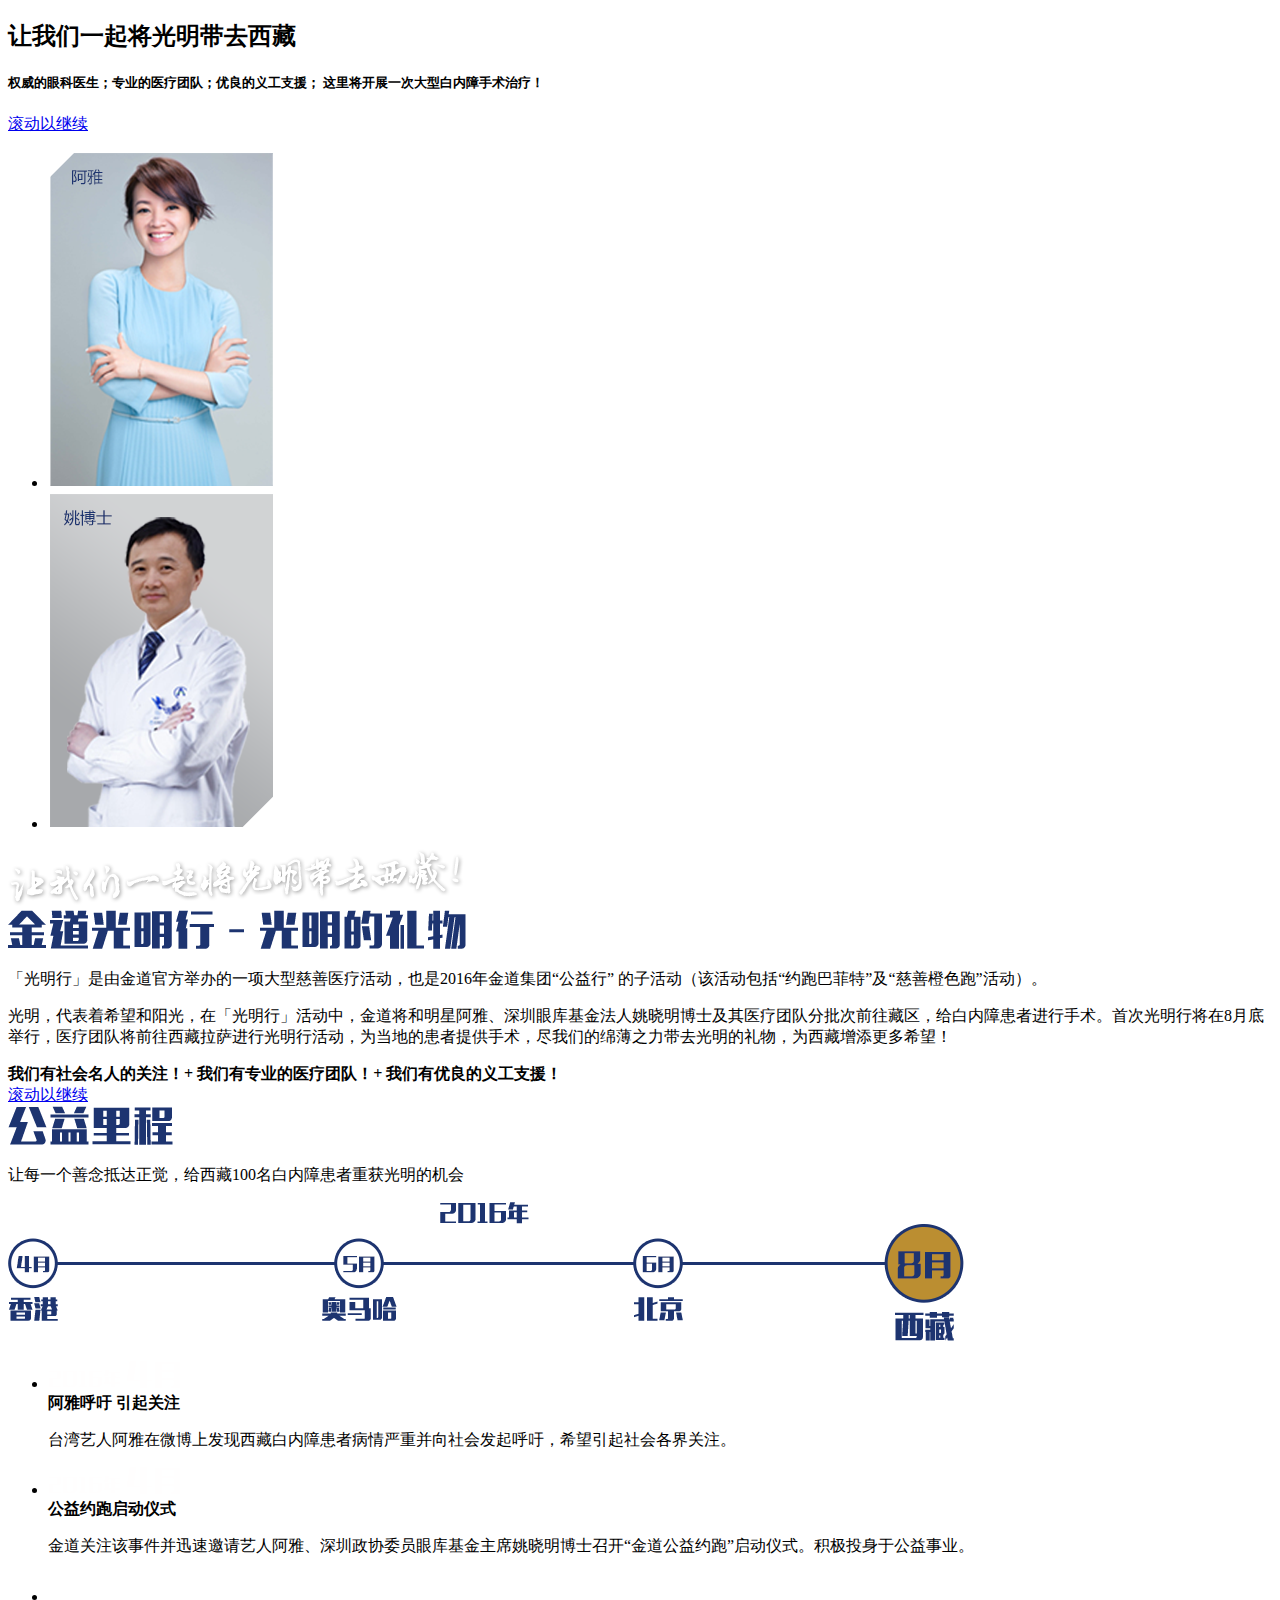
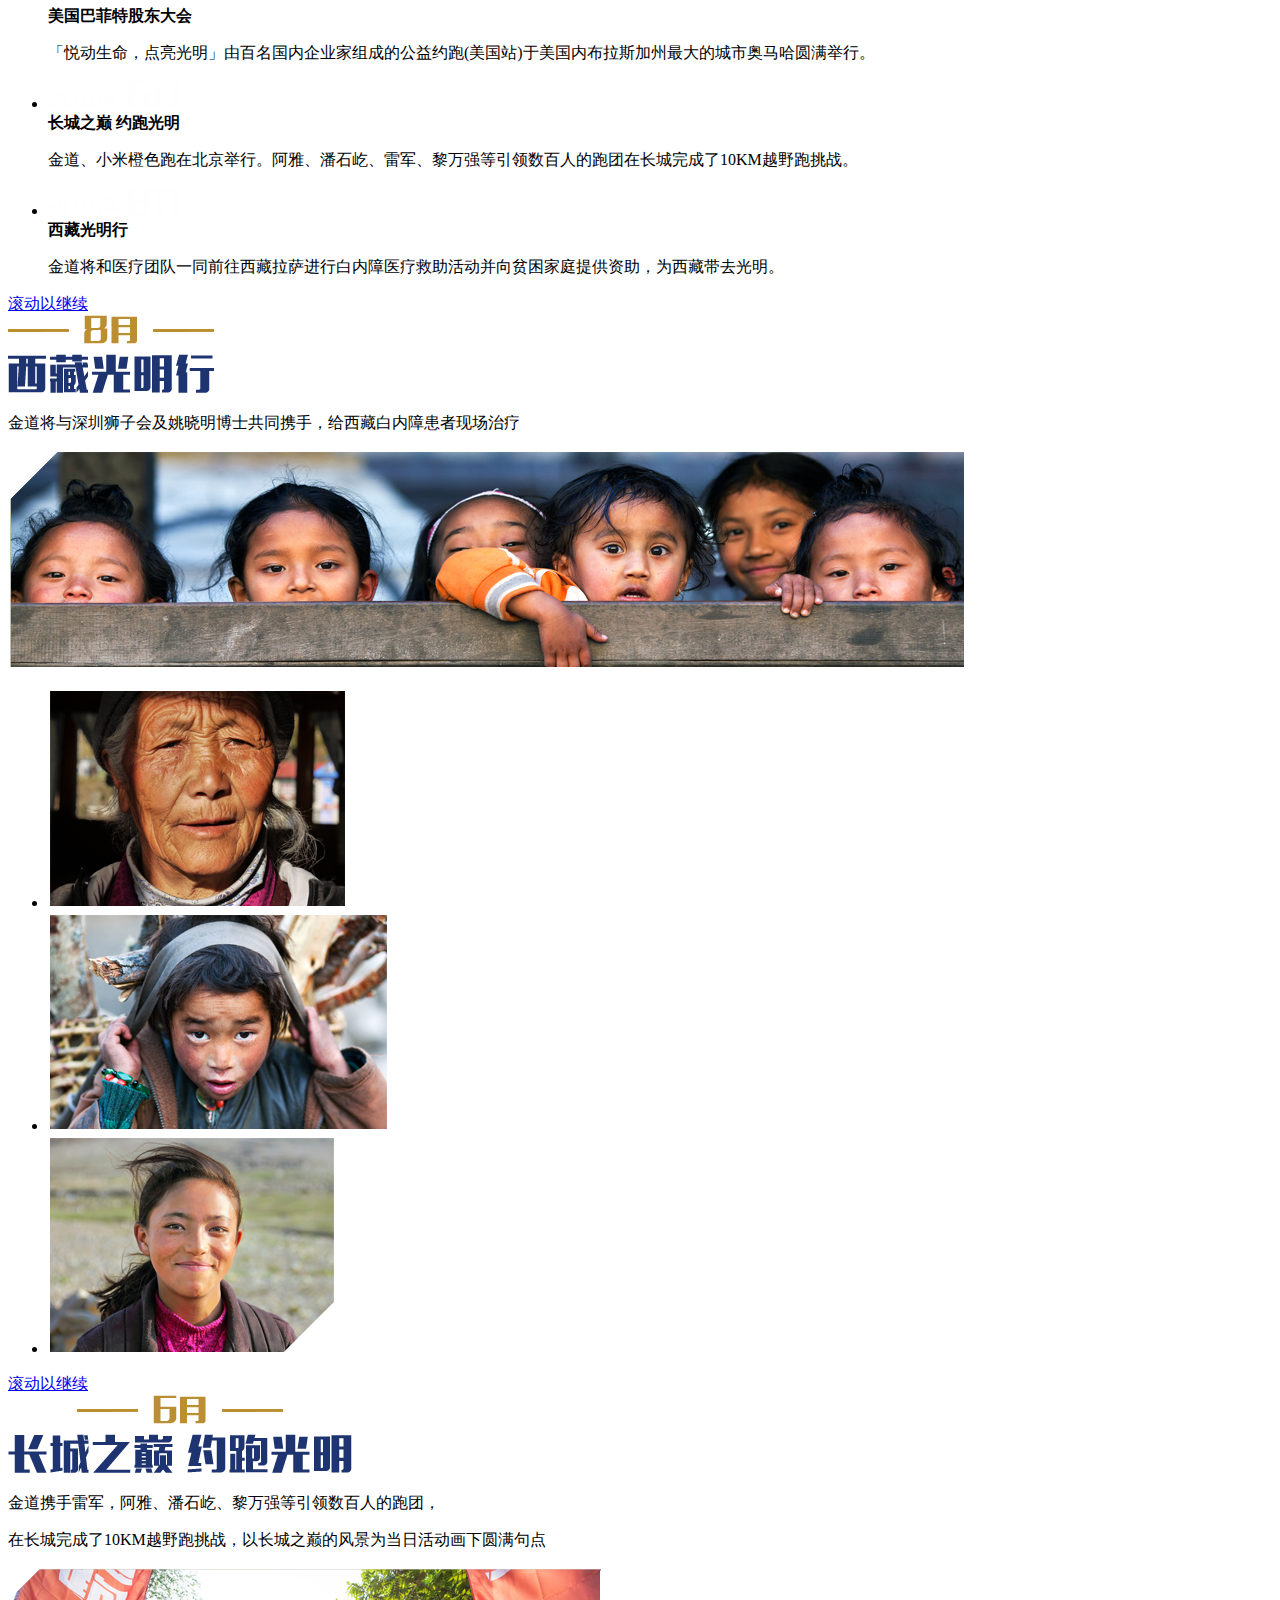
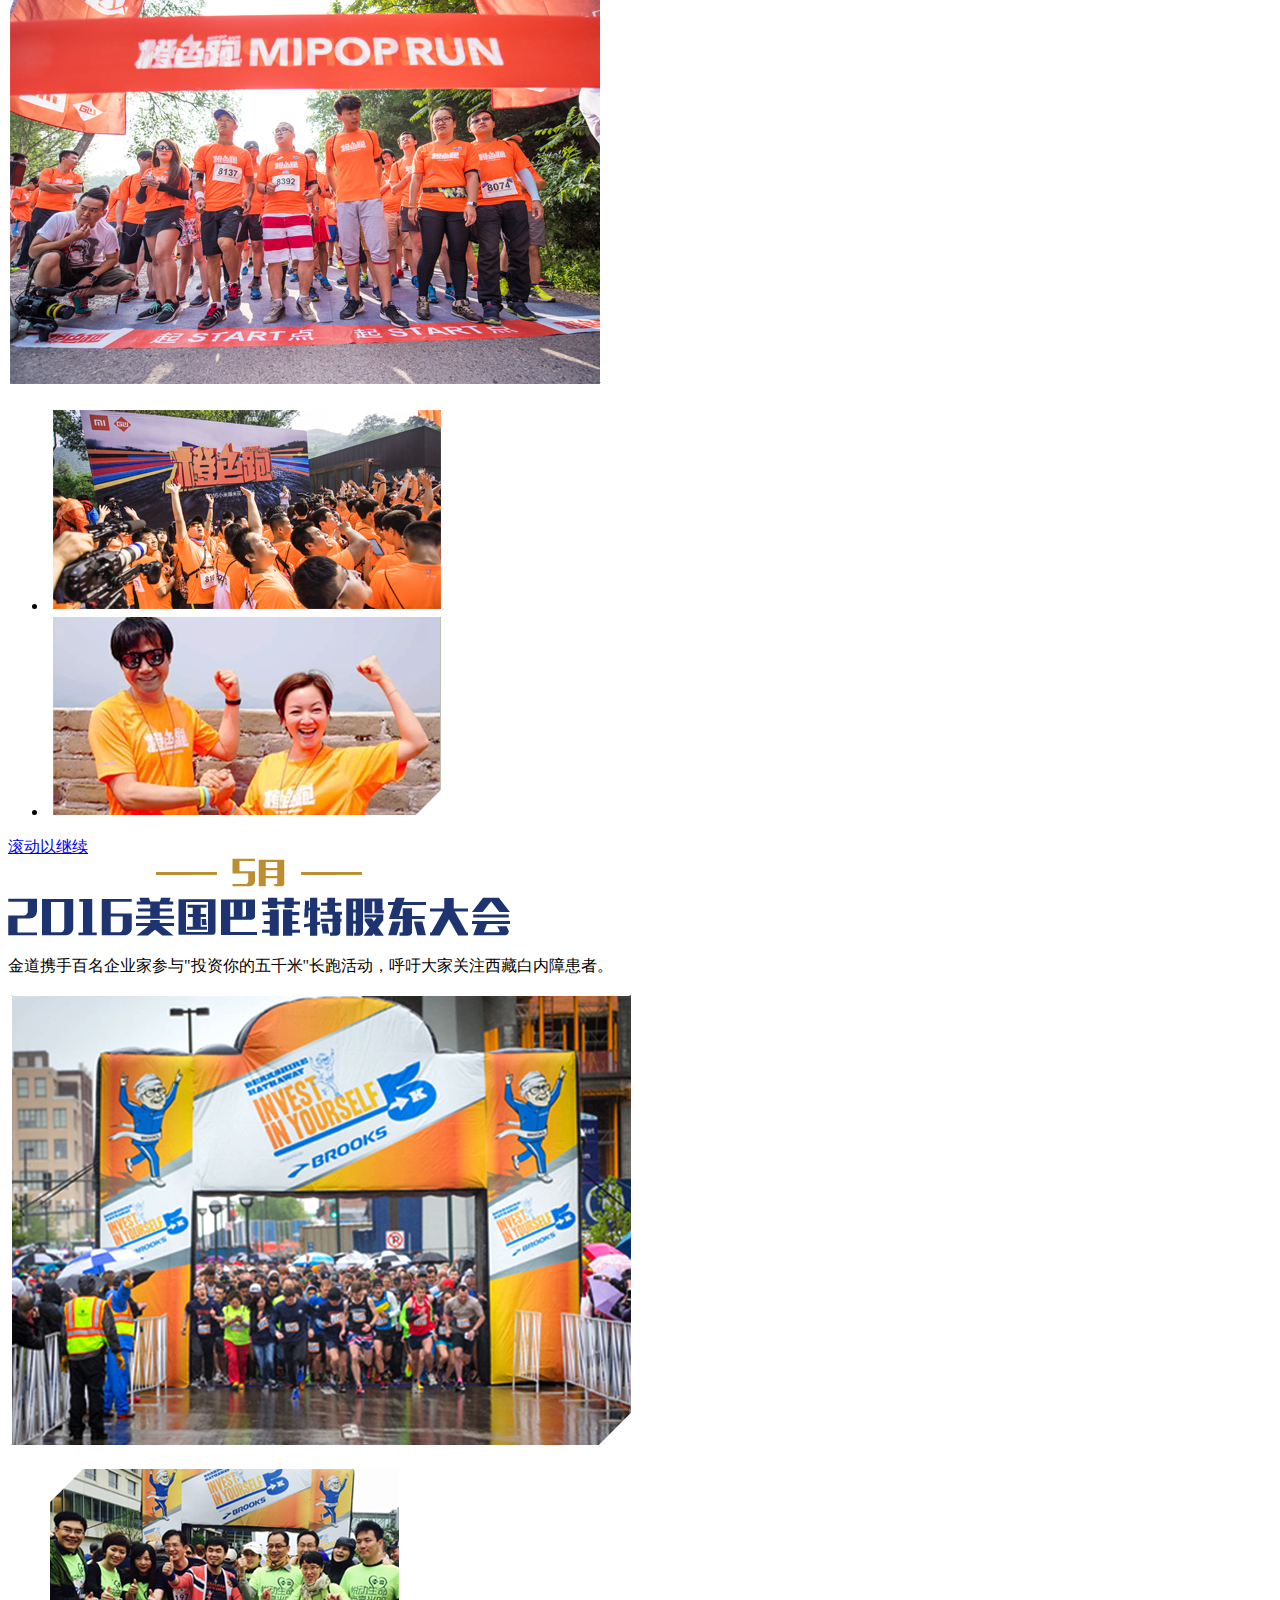
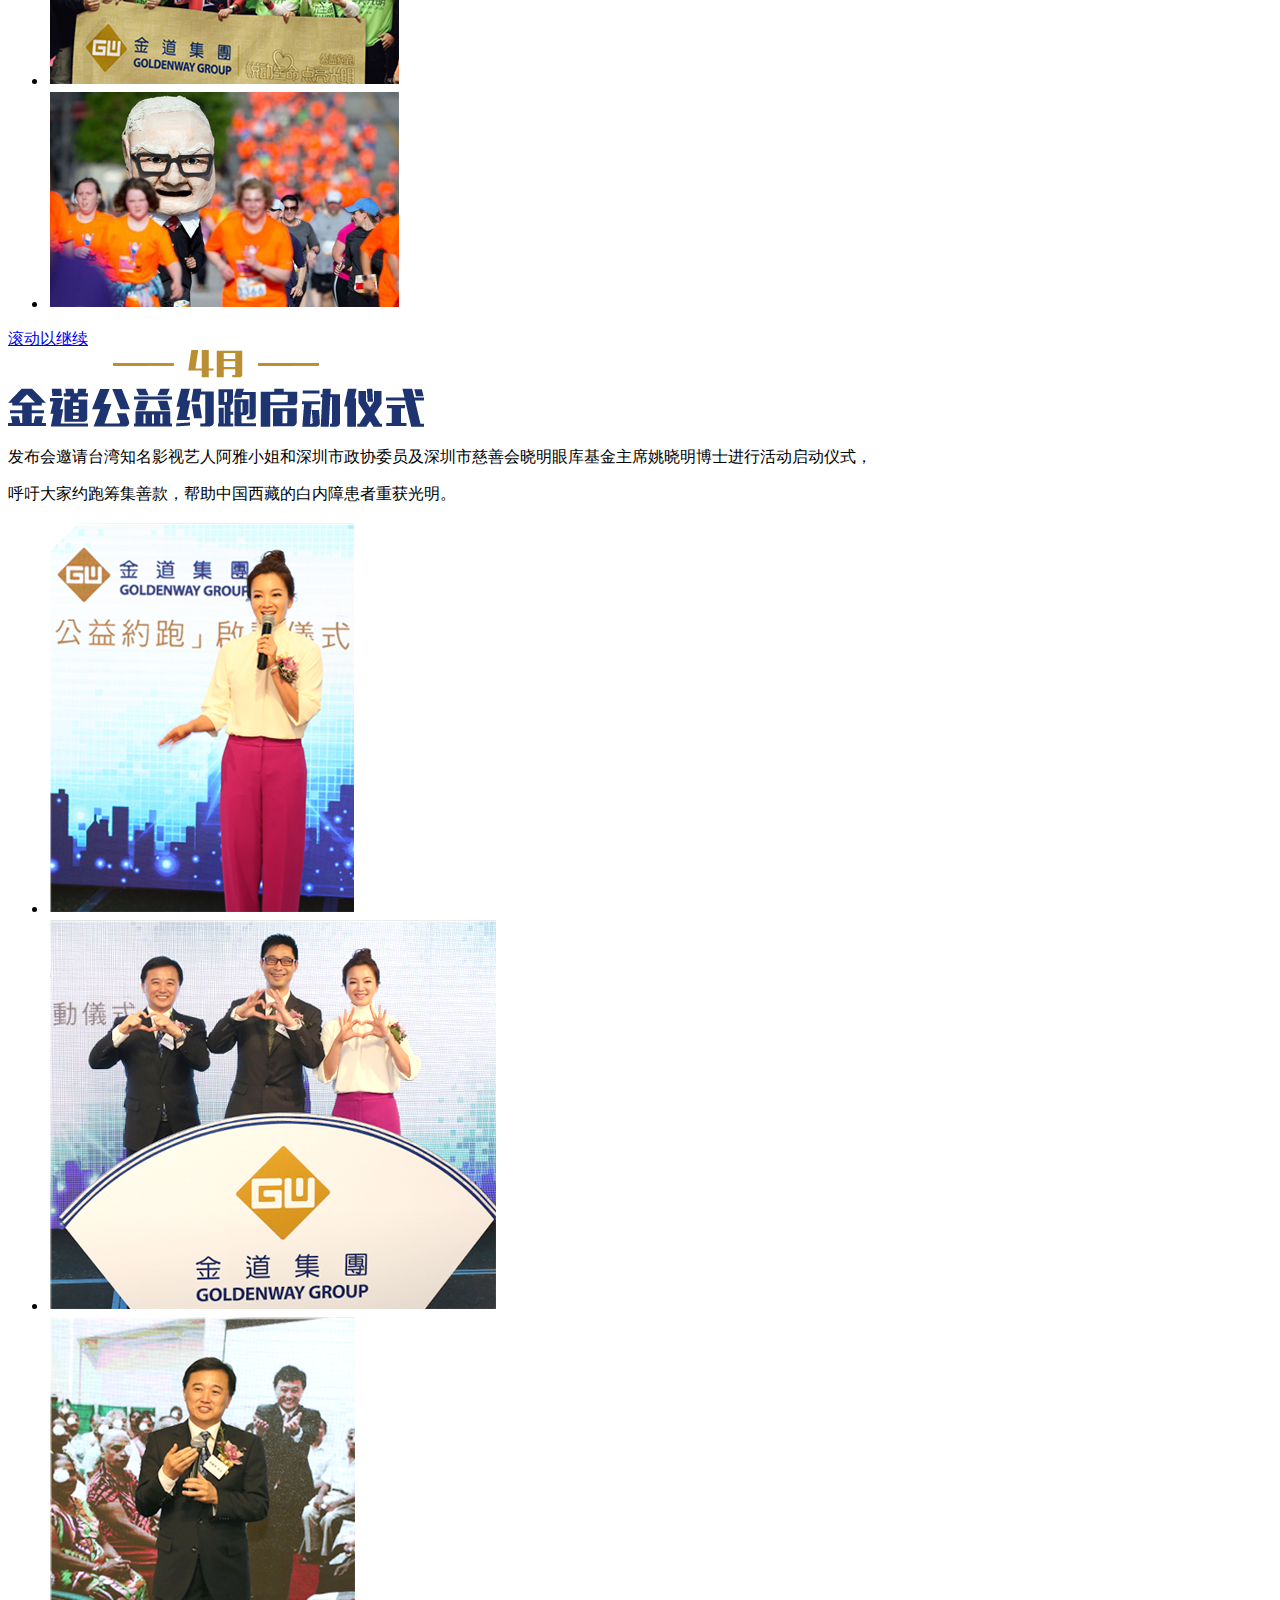
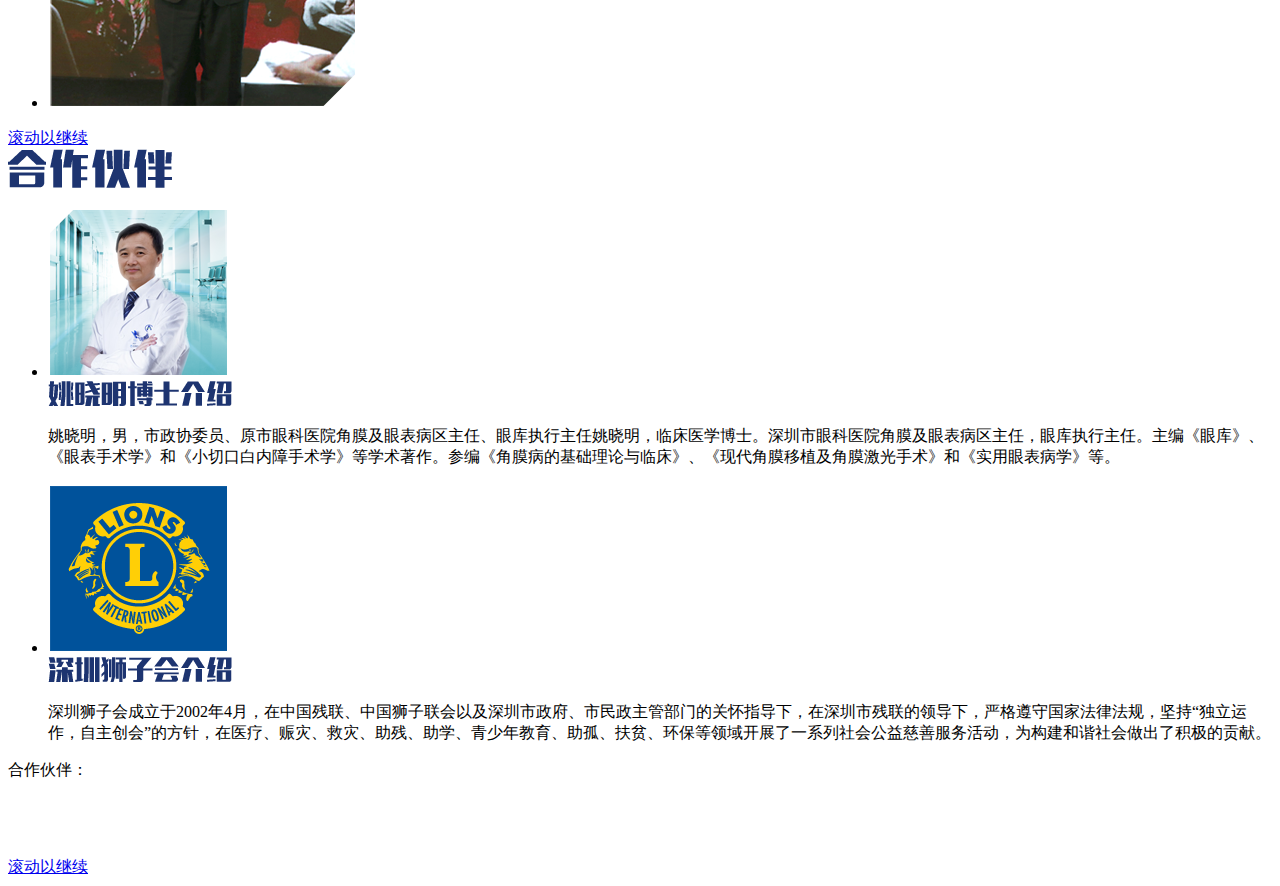
==== commit e8e7feed: "index" ====
--- a/index.html
+++ b/index.html
@@ -1,460 +1,251 @@
 <!DOCTYPE html>
-
-<!--[if lt IE 7]>  <html class="ie6" lang="zh-cmn-Hans"> <![endif]-->
-<!--[if IE 7]>     <html class="ie7" lang="zh-cmn-Hans"> <![endif]-->
-<!--[if IE 8]>     <html class="ie8" lang="zh-cmn-Hans"> <![endif]-->
-<!--[if IE 9]>     <html class="ie9" lang="zh-cmn-Hans"> <![endif]-->
-<!--[if (gt IE 9)|!(IE)]><!-->
-<html lang="zh-cmn-Hans">
-	<!--<![endif]-->
+<html>
+	<!--[if IE 6]><body class="ie-dh-con"><![endif]-->
+	<!--[if IE 7]><body class="ie-dh-con"> <![endif]-->
+	<!--[if IE 8]><body class="ie-dh-con"><![endif]-->
 
 	<head>
-		<meta charset="utf-8" />
-		<meta http-equiv="X-UA-Compatible" content="IE=Edge,chrome=1">
-		<meta name="renderer" content="webkit">
-		<title>首页</title>
-		<meta name="Description" content="" />
-		<meta name="Keywords" content="" />
-		<link rel="stylesheet" type="text/css" href="assets/css/common.css" />
-		<link rel="stylesheet" type="text/css" href="assets/css/index.css" />
-		<link rel="stylesheet" type="text/css" href="assets/css/datetime-picker.css" />
-		<script src="assets/js/jquery-1.9.0.min.js" type="text/javascript"></script>
-		<script src="assets/js/base.js" type="text/javascript"></script>
-		<script src="assets/js/member.js" type="text/javascript"></script>
-		<script src="assets/js/datetime-picker.js" type="text/javascript"></script>
-		<!--[if lte IE 8]>
-		<script src="assets/js/html5.js"></script>
-	    <![endif]-->
+		<meta charset="UTF-8">
+		<meta http-equiv="X-UA-Compatible" content="IE=edge,chrome=1">
+		<meta name="render" content="webkit">
+		<meta name="viewport" content="width=device-width, initial-scale=1.0, maximum-scale=1.0, user-scalable=0" />
+		<title>西藏光明行</title>
+		<meta name="keywords" content="西藏光明行" />
+		<meta name="description" content="西藏光明行" />
+		<!--#include file="/common/template/lp/lp_css.html"-->
+		<link rel="stylesheet" href="/special/bright/css/jquery.fullPage.css" />
+		<link rel="stylesheet" href="/special/bright/css/bright.css">
 	</head>
 
 	<body>
-		<header class="header header-fixed-top">
-			<div class="header-wrap">
-				<div class="header-left">
-					<a class="logo fl-l" href=""><img src="assets/img/logo.png"></a>
-					<div class="city-select">
-						<span class="current-city" data-toggleparent="active">全国 <i class="triangle5"></i></span>
-					</div>
-				</div>
-				<div class="header-right">
-					<div class="qr-code-icon fl-l">
-						<span class="tag tag-default">下载APP</span>
-						<i class="header-icon app-icon icon"></i>
-						<div class="icon qr-code-box qr-code-app">
-							<img class="qr-code-box-img" src="assets/img/qr-code.png">
-						</div>
-					</div>
-					<div class="qr-code-icon fl-l">
-						<i class="header-icon weixin-icon icon"></i>
-						<div class="icon qr-code-box qr-code-weixin">
-							<img class="qr-code-box-img" src="assets/img/qr-code.png">
-						</div>
-					</div>
-					<div class="user-link fl-l">
-						<a href="reg.html">免费注册</a>
-						<a href="javascript:;" data-toggleparent="active">登陆</a>	
-		                <div class="login-form member-form pb55">
-		                    <div class="login-tab">
-		                        <a href="javascript:;" class="current">账户登录</a>
-		                        <b class="h-line fl-l"></b>
-		                        <a href="javascript:;">手机动态登录</a>
-		                    </div>
-		                    <div class="login-tab-con current">
-		                            <div class="input-group">
-		                                <i class="icons icon-user"></i>
-		                                <input type="text" name="username" id="username" class="i-text" placeholder="请输入手机号">
-		                                <div class="error-tips"></div>
-		                            </div>
-		                            <div class="input-group">
-		                                <i class="icons icon-key"></i>
-		                                <input type="password" name="password" id="password" class="i-text" placeholder="请输入密码">
-		                                <div class="error-tips"></div>
-		                            </div>
-		                            <div class="links-op">
-		                                <a href="reg.html" class="fl-l">注册账号</a>
-		                                <a href="" class="fl-r">找回密码?</a>
-		                            </div>
-		                    </div>
-		                    <div class="login-tab-con">
-		                            <div class="input-group">
-		                                <i class="icons icon-user"></i>
-		                                <input type="text" name="phonenumber" class="i-text" id="phonenumber" placeholder="请输入手机号码">
-		                                <div class="error-tips"></div>
-		                            </div>
-		                            <div class="input-group">
-		                                <i class="icons icon-key"></i>
-		                                <span class="fl-r"><input type="button" class="vcode-btn btn" value=" 获取动态码"></span>
-		                                <input type="text" name="vcode" id="vcode" class="i-text v-input" placeholder="请输入动态验证码">
-		                                <div class="error-tips"></div>
-		                            </div>
-		                            <div class="links-op">
-		                                <a href="reg.html" class="fl-l">注册账号</a>
-		                            </div>
-		                    </div>
-		                    <div class="btn-op al-c pt20"><button type="submit" class="submit_button">登 录</button></div>
-		                </div>
-					</div>
-				</div>
-				<nav class="header-nav">
-					<ul class="nav">
-						<li>
-							<a href="" class="active">首页</a>
-						</li>
-						<li>
-							<a href="">今日优惠<span class="tag tag-default round frt">HOT</span></a>
-						</li>
-						<li>
-							<a href="">我要租车</a>
-						</li>
-						<li>
-							<a href="">爱车出租</a>
-						</li>
-						<li>
-							<a href="">云滴巴士</a>
-						</li>
-						<li>
-							<a href="">企业租车</a>
-						</li>
-					</ul>
-				</nav>
-			</div>
-		</header>
-		<div class="main-container">
-			<div id="myCarousel" class="carousel slide" data-ride="carousel" data-width="1920" data-height="652">
-				<div class="carousel-inner">
-					<div class="pic-meadow"></div>
-					<div class="pic-shadow"></div>
-					<div class="pic-cloud cloud-1"></div>
-					<div class="pic-cloud cloud-2"></div>
-					<div class="pic-cloud cloud-3"></div>
-					<div class="pic-cloud cloud-4"></div>
-					<div class="pic-rainbow"></div>
-					<div class="item active">
-						<div class="slide slide-1">
-							<img src="assets/img/car.png" alt="" class="sliderpic" />
-						</div>
-					</div>
-				</div>
-				<div class='pic_bg'></div>
-				<div class="search-box">
-					<div class="t-txt">
-						<p>云滴租车平台提供丰富车型、海量车源，任你挑选 </p>
-						<a href="">如何使用云滴租车？</a>
-					</div> 
-					<div class="search-form">
-		                <div class="fl-l input-group">
-		                	<i class="icon icon-date"></i>
-		                	<input type="text" id="in_time_begin" class="i-text radius" placeholder="取车时间">
-		                </div>	
-		                <div class="fl-l input-group">
-		                	<i class="icon icon-date"></i>
-		                	<input type="text" id="in_time_back" class="i-text radius" placeholder="还车时间">
-		                </div>
-		                <div class="fl-l input-group">
-		                	<input type="submit" class="btn radius" value="搜索车辆">
-		                </div>
-					</div>
-					<script type="text/javascript">
-					window.onload = function(){
-						
-					if($('.carousel').find('.pic-cloud').length>0){
-      	var _this = $('.carousel');
-      	var _cloud1 = _this.find('.cloud-1').length > 0 ? _this.find('.cloud-1') : '';
-      	var _cloud2 = _this.find('.cloud-2').length > 0 ? _this.find('.cloud-2') : '';
-      	var _cloud3 = _this.find('.cloud-3').length > 0 ? _this.find('.cloud-3') : '';
-      	var _cloud4 = _this.find('.cloud-4').length > 0 ? _this.find('.cloud-4') : '';
-      	var _meadow = _this.find('.pic-meadow').length > 0 ? _this.find('.pic-meadow') : '';
-      	var _sliderpic = _this.find('.sliderpic').length > 0 ? _this.find('.sliderpic') : '';
-      	var _rainbow = _this.find('.pic-rainbow').length > 0 ? _this.find('.pic-rainbow') : '';
-      	setTimeout(function(){_meadow.addClass('fadeIn')},1100);
-      	setTimeout(function(){_cloud1.addClass('fadeIn')},1850);
-      	setTimeout(function(){_cloud2.addClass('fadeIn')},2600);
-      	setTimeout(function(){_sliderpic.addClass('fadeIn')},2700);
-      	setTimeout(function(){_rainbow.addClass('fadeIn')},3050);      	
-      	setTimeout(function(){_cloud4.toggleClass('fadeInLeft');setInterval(_togglec,8500);},1500);
-      	_cloud3.toggleClass('fadeInRight');
-      	var _togglec = function(){
-      		_cloud4.toggleClass('fadeInLeft').toggleClass('fadeInLeft2');
-      	}
-      	var _toggled = function(){
-      		_cloud3.toggleClass('fadeInRight').toggleClass('fadeInRight2');
-      	}
-      	
-      	setInterval(_toggled,8500);
-      }
-					}
-						$('.search-box .input-group .icon-date').click(function(){
-							$(this).next('.i-text').focus();
-						});
-						$("#in_time_begin,#in_time_back").datetimepicker({
-							format: "yyyy-mm-dd",
-							minView : "month",
-							pickDate: true,
-							bootcssVer:3,
-							todayHighlight : true,
-							language : 'zh-CN'
-						})
-						.on('changeDate', function(e){
-							var _yyyy = e.date.getFullYear();
-							var _mm = e.date.getMonth() + 1;
-							var _dd = e.date.getDate();
-							_mm = (_mm < 10 ? '0' : '') + _mm;
-							_dd = (_dd < 10 ? '0' : '') + _dd;
-							var time = [_yyyy, _mm, _dd].join("-");
-     	      				$('.datetimepicker-days').each(function(){
-     	      					$(this).is(':visible') && $(this).find('.dt-input-date').text(time);
-     	      				});
-						});
-					</script>
-				</div>
-			</div>
-			<div class="block-con pt55 container">
-				<div class="b-c-title">
-					<p>云滴租车可提供的服务与优势 </p>
-					<p><small>What abou yundi’s Services and advantages </small></p>
-				</div>
-				<div class="b-c-con pt55 ad-list">
-					<ul>
-						<li>
-							<i class="icon icon-1"></i>
-							<p class="p1">各种长租短租随意支配</p>
-							<p class="p2">时租；半日租，日租，超长租，时间弹性大，可选择时间各类繁多，还车租车只需要提前2小时预约即可，操作方便，还车简单。</p>
-						</li>
-						<li>
-							<i class="icon icon-2"></i>
-							<p class="p1">手机；电脑各种移动设备均可操作</p>
-							<p class="p2">可通过官方网址登陆进行租选车辆，如果出行在外，只需在应用市场，对应使用苹果或安卓手机下载《云滴租车》即可使用。首页均有下载二维码快捷入口。没有流量怎么办，手机端登陆wap也是不错的选择。</p>
-						</li>
-						<li>
-							<i class="icon icon-3"></i>
-							<p class="p1">这也许可以成为你的职业</p>
-							<p class="p2">平台多样化，除了租车服务以外，有闲置车辆或空档时间也可出租您的爱车，为您增加一份额外收益。也可以选择加入我们的云滴司机，一系列培训及资格验证后，可选择自带车辆加入，或个人加入，也许你就是下一个合作伙伴。</p>
-						</li>
-						<li>
-							<i class="icon icon-4"></i>
-							<p class="p1">云滴租车的优势在哪里</p>
-							<p class="p2">作为当地的交通平台，拥有绝大部分车辆资源，车型种类繁多，从民用到商用及大型用车均有配套车辆可选。理赔方便：1.提供不计免赔服务    2.百万保险，险种丰富   3. 7*24小时道路救援服务</p>
-						</li>
-						<li>
-							<i class="icon icon-5"></i>
-							<p class="p1">可选择配驾服务</p>
-							<p class="p2">自由行；深度游，害怕过度劳累？人生路不熟悉？不用担心，云滴设有租车可连带司机服务，再也不会错过最美的风景，最地道的小吃，本地司机带你游遍全城，绝对的定制线路，全程没有购物点。</p>
-						</li>
-						<li>
-							<i class="icon icon-6"></i>
-							<p class="p1">价格惊喜与优惠</p>
-							<p class="p2">拥有大量当地租赁公司提供在闲置车辆及民用车辆，给以建议价格，由车主自由定价，价格透明，竞争强烈，同款车型有多个选择，对应上传真实拍手拍照，按价格排序各各种筛选方式，一定可以找到性价比最高的车辆。</p>
-						</li>
-					</ul>
-				</div>
-			</div>
-			<div class="block-con object-block">
-				<img src="assets/img/picture.jpg" alt="" class="imgl-object fl-l" />
-				<div class="container">
-					<div class="object-desc">
-						<p class="p1">云滴租车是谁？<b>About Us</b></p>
-						<p class="p2">
-							云滴租车是一个基于互联网技术的便捷的汽车租赁共享租车服务平台，为乐于共享爱车的车主提供通过出租爱车带来可观收益的私家车出租、汽车出租服务，让爱车的闲置时间变成丰厚的现金。同时，PP租车为有租车需求的用户提供便捷、低价、便宜的就近个人租车、租车自驾、短期长期日租车、婚庆租车、结婚租车、旅游租车、商务租车、长途租车等租车服务。2012年5月，PP租车公司于（www.icarsclub.com）新加坡开始筹备运营。2013年8月，具有浓厚中国大陆背景的PP租车公司团队带着一腔热情在中国大陆成功推行PP汽车租赁平台，正式完成在亚洲金融中心新加坡和中国首都的布局。
-	PP租车为社会创造价值，让人们出行更便利， 让汽车的使用率变得更好，为保护环境而出一份力。PP租车团队正在不懈努力，期待以更快的速度将P2P租车服务尽快推广到全中国以及亚洲的其他地区，以期为广大用户创造更大价值，并产生良好的社会效应。 PP租车秉承着“人人信赖的汽车共享在线平台”的企业愿望，追崇“用户为至高导向”的价值观，依托人们对飞速发展的城市交通的需求，积极拓展互联网技术创新，致力于为用户提供“安全、便捷、可靠”的汽车租赁在线共享服务。
-						</p>
-						<a href="" class="btn radius mt20">了解更多…</a>
-					</div>
-				</div>
-			</div>
-			<div class="block-con pt20 pb25 hotlist-block">
-				<div class="b-c-con hotcartlist">
-					<ul>
-						<li>
-							<a href=""><img src="assets/img/car/img-1.jpg" alt="" /></a>
-							<p class="p1">沃尔沃XC60<span>￥500日均</span></p>
-							<p class="p2"><span>3年车龄</span><span>2万公里</span><span>自动档</span></p>
-						</li>
-						<li>
-							<a href=""><img src="assets/img/car/img-2.jpg" alt="" /></a>
-							<p class="p1">丰田凯美瑞 <span>￥400日均</span></p>
-							<p class="p2"><span>3年车龄</span><span>2万公里</span><span>自动档</span></p>
-						</li>
-					</ul>
-					<ul>
-						<li>							
-							<div class="b-c-title pt80 pb55">
-								<p> 云滴租车精选  </p>
-								<p><small class="c_75888d">About Translation  About Translation</small></p>
+		<div class="fixed-top">
+			<!--#include file="/common/template/lp/lp_top.html"-->
+		</div>
+
+		<div id="fullpage">
+
+			<!-- page1 begin-->
+			<div class="section section1" id="p1">
+				<div class="container_w">
+					<div class="s1-img s-p-con">
+						<h2 class="al-c"> 让我们一起将光明带去西藏 </h2>
+						<h5 class="al-c">权威的眼科医生；专业的医疗团队；优良的义工支援； 这里将开展一次大型白内障手术治疗！</h5>
+					</div>
+					<a href="#page2" class="slidebtn sdown">滚动以继续<i class="turnUp"></i></a>
+				</div>
+			</div>
+			<!-- page1 end-->
+			<!-- page2 begin-->
+			<div class="section section2" id="p2">
+				<div class="container_w">
+					<div class="s-p-con">
+						<div class="col-6 img-txt-group">
+							<ul>
+								<li><img src="images/img-1.png" alt="" /></li>
+								<li><img src="images/img-2.png" alt="" /></li>
+							</ul>
+							<div class="img-txt al-r"><img src="images/txt-1.png" alt="" /></div>
+						</div>
+						<div class="col-6 txt-group">
+							<div class="img-txt"><img src="images/txt-2.png" alt="" /></div>
+							<p>「光明行」是由金道官方举办的一项大型慈善医疗活动，也是2016年金道集团“公益行” 的子活动（该活动包括“约跑巴菲特”及“慈善橙色跑”活动）。</p>
+							<p>光明，代表着希望和阳光，在「光明行」活动中，金道将和明星阿雅、深圳眼库基金法人姚晓明博士及其医疗团队分批次前往藏区，给白内障患者进行手术。首次光明行将在8月底举行，医疗团队将前往西藏拉萨进行光明行活动，为当地的患者提供手术，尽我们的绵薄之力带去光明的礼物，为西藏增添更多希望！</p>
+							<div class="add-group">
+								<span><b>我们有</b><b>社会名人的关注！</b></span><b>+</b>
+								<span><b>我们有</b><b>专业的医疗团队！</b></span><b>+</b>
+								<span><b>我们有</b><b>优良的义工支援！</b></span>
 							</div>
-							<a href=""><img src="assets/img/car/img-3.jpg" alt="" /></a>
-							<p class="p1">福特翼搏<span>￥250日均</span></p>
-							<p class="p2"><span>3年车龄</span><span>2万公里</span><span>自动档</span></p>
-							<div class="label-con">
-								<span class="label">今日特惠</span>
+						</div>
+					</div>
+					<a href="#page3" class="slidebtn sdown">滚动以继续<i class="turnUp"></i></a>
+				</div>
+			</div>
+			<!-- page2 end-->
+			<!-- page3 begin-->
+			<div class="section section3" id="p3">
+				<div class="container_w">
+					<div class="s-p-con">
+						<div class="img-tit al-c"><img src="images/txt-3.png" alt="" /></div>
+						<p class="al-c img-tit-sub">让每一个善念抵达正觉，给西藏100名白内障患者重获光明的机会</p>
+						<div class="al-c"><img src="images/time-line.png" alt="" /></div>
+						<ul>
+							<li>
+								<div class="list-con">
+									<div class="list-top"><img src="images/txt-201604.png" alt="" /></div>
+									<div class="list-tit al-c"><span class="badge"><b class="badge-sub">阿雅呼吁 引起关注</b></span></div>
+									<div class="list-txt"><p>台湾艺人阿雅在微博上发现西藏白内障患者病情严重并向社会发起呼吁，希望引起社会各界关注。</p></div>
+								</div>
+							</li>
+							<li>
+								<div class="list-con">
+									<div class="list-top"><img src="images/txt-201604.png" alt="" /></div>
+									<div class="list-tit al-c"><span class="badge"><b class="badge-sub">公益约跑启动仪式</b></span></div>
+									<div class="list-txt"><p>金道关注该事件并迅速邀请艺人阿雅、深圳政协委员眼库基金主席姚晓明博士召开“金道公益约跑”启动仪式。积极投身于公益事业。</p></div>
+								</div>
+							</li>
+							<li>
+								<div class="list-con">
+									<div class="list-top"><img src="images/txt-201605.png" alt="" /></div>
+									<div class="list-tit al-c"><span class="badge"><b class="badge-sub">美国巴菲特股东大会</b></span></div>
+									<div class="list-txt"><p>「悦动生命，点亮光明」由百名国内企业家组成的公益约跑(美国站)于美国内布拉斯加州最大的城市奥马哈圆满举行。</p></div>
+								</div>
+							</li>
+							<li>
+								<div class="list-con">
+									<div class="list-top"><img src="images/txt-201606.png" alt="" /></div>
+									<div class="list-tit al-c"><span class="badge"><b class="badge-sub">长城之巅 约跑光明</b></span></div>
+									<div class="list-txt"><p>金道、小米橙色跑在北京举行。阿雅、潘石屹、雷军、黎万强等引领数百人的跑团在长城完成了10KM越野跑挑战。</p></div>
+								</div>
+							</li>
+							<li>
+								<div class="list-con">
+									<div class="list-top"><img src="images/txt-201608.png" alt="" /></div>
+									<div class="list-tit al-c"><span class="badge"><b class="badge-sub">西藏光明行</b></span></div>
+									<div class="list-txt"><p>金道将和医疗团队一同前往西藏拉萨进行白内障医疗救助活动并向贫困家庭提供资助，为西藏带去光明。</p></div>
+								</div>
+							</li>
+						</ul>
+					</div>
+					<a href="#page4" class="slidebtn sdown">滚动以继续<i class="turnUp"></i></a>
+				</div>
+			</div>
+			<!-- page3 end-->
+			<!-- page4 begin-->
+			<div class="section section4" id="p4">
+				<div class="container_w">
+					<div class="s-p-con">						
+						<div class="img-tit al-c"><img src="images/txt-4.png" alt="" /></div>
+						<p class="al-c img-tit-sub">金道将与深圳狮子会及姚晓明博士共同携手，给西藏白内障患者现场治疗</p>
+						<div class="img-group">
+							<img src="images/img-3.png" alt="" class="full-img" />
+							<ul>
+								<li><img src="images/img-4.png" alt="" /></li>
+								<li><img src="images/img-5.png" alt="" /></li>
+								<li><img src="images/img-6.png" alt="" /></li>
+							</ul>
+						</div>
+					</div>
+					<a href="#page5" class="slidebtn sdown">滚动以继续<i class="turnUp"></i></a>
+				</div>
+			</div>
+			<!-- page4 end-->
+			<!-- page5 begin-->
+			<div class="section section5" id="p5">
+				<div class="container_w">
+					<div class="s-p-con">				
+						<div class="img-tit al-c"><img src="images/txt-5.png" alt="" /></div>
+						<p class="al-c">金道携手雷军，阿雅、潘石屹、黎万强等引领数百人的跑团，</p>
+						<p class="al-c">在长城完成了10KM越野跑挑战，以长城之巅的风景为当日活动画下圆满句点</p>						
+						<div class="img-group">
+							<img src="images/img-7.png" alt="" class="big-img" />
+							<ul>
+								<li><img src="images/img-8.png" alt="" /></li>
+								<li><img src="images/img-9.png" alt="" /></li>
+							</ul>
+						</div>
+					</div>
+					<a href="#page6" class="slidebtn sdown">滚动以继续<i class="turnUp"></i></a>
+				</div>
+			</div>
+			<!-- page5 end-->
+			<!-- page6 begin-->
+			<div class="section section6" id="p6">
+				<div class="container_w">
+					<div class="s-p-con">								
+						<div class="img-tit al-c"><img src="images/txt-6.png" alt="" /></div>
+						<p class="al-c">金道携手百名企业家参与"投资你的五千米"长跑活动，呼吁大家关注西藏白内障患者。</p>				
+						<div class="img-group">
+							<img src="images/img-12.png" alt="" class="big-img" />
+							<ul>
+								<li><img src="images/img-10.png" alt="" /></li>
+								<li><img src="images/img-11.png" alt="" /></li>
+							</ul>
+						</div>
+					</div>
+					<a href="#page7" class="slidebtn c_whitebtn sdown">滚动以继续<i class="turnUp"></i></a>
+				</div>
+			</div>
+			<!-- page6 end-->
+			<!-- page7 begin-->
+			<div class="section section7" id="p7">
+				<div class="container_w">
+					<div class="s-p-con">	
+						<div class="img-tit al-c"><img src="images/txt-7.png" alt="" /></div>
+						<p class="al-c">发布会邀请台湾知名影视艺人阿雅小姐和深圳市政协委员及深圳市慈善会晓明眼库基金主席姚晓明博士进行活动启动仪式，</p>		
+						<p class="al-c">呼吁大家约跑筹集善款，帮助中国西藏的白内障患者重获光明。</p>			
+						<div class="img-group">
+							<ul>
+								<li><img src="images/img-13.png" alt="" /></li>
+								<li><img src="images/img-14.png" alt="" /></li>
+								<li><img src="images/img-15.png" alt="" /></li>
+							</ul>
+						</div>		
+					</div>
+					<a href="#page8" class="slidebtn c_whitebtn sdown">滚动以继续<i class="turnUp"></i></a>
+				</div>
+			</div>
+			<!-- page7 end-->
+			<!-- page8 begin-->
+			<div class="section section8" id="p8">
+				<div class="container_w">
+					<div class="s-p-con">
+						<div class="img-tit al-c"><img src="images/txt-8.png" alt=""></div>
+						<ul>
+							<li>
+								<a href=""><img src="images/img-001.png" alt="" class="object-img" /></a>
+								<div class="img-desc">
+									<img src="images/desc-tit1.png" alt="" />
+									<p>姚晓明，男，市政协委员、原市眼科医院角膜及眼表病区主任、眼库执行主任姚晓明，临床医学博士。深圳市眼科医院角膜及眼表病区主任，眼库执行主任。主编《眼库》、《眼表手术学》和《小切口白内障手术学》等学术著作。参编《角膜病的基础理论与临床》、《现代角膜移植及角膜激光手术》和《实用眼表病学》等。</p>
+								</div>
+							</li>
+							<li>
+								<a href=""><img src="images/img-002.png" alt="" class="object-img" /></a>
+								<div class="img-desc">
+									<img src="images/desc-tit2.png" alt="" />
+									<p>深圳狮子会成立于2002年4月，在中国残联、中国狮子联会以及深圳市政府、市民政主管部门的关怀指导下，在深圳市残联的领导下，严格遵守国家法律法规，坚持“独立运作，自主创会”的方针，在医疗、赈灾、救灾、助残、助学、青少年教育、助孤、扶贫、环保等领域开展了一系列社会公益慈善服务活动，为构建和谐社会做出了积极的贡献。</p>
+								</div>
+							</li>
+						</ul>
+						<div class="coop-list">
+							<p>合作伙伴：</p>
+							<div class="coop-logo">
+									<a href=""><img src="images/coop-logo1.png" alt="" /></a>
+									<a href=""><img src="images/coop-logo2.png" alt="" /></a>
+									<a href=""><img src="images/coop-logo3.png" alt="" /></a>
+									<a href=""><img src="images/coop-logo4.png" alt="" /></a>
 							</div>
-						</li>
-					</ul>
-					<ul>
-						<li>
-							<a href=""><img src="assets/img/car/img-4.jpg" alt="" /></a>
-							<p class="p1">雪佛兰爱唯欧<span>￥680日均</span></p>
-							<p class="p2"><span>3年车龄</span><span>2万公里</span><span>自动档</span></p>
-						</li>
-						<li>
-							<a href=""><img src="assets/img/car/img-5.jpg" alt="" /></a>
-							<p class="p1">大众途观 <span>￥320日均</span></p>
-							<p class="p2"><span>3年车龄</span><span>2万公里</span><span>自动档</span></p>
-						</li>
-					</ul>
-				</div>
-			</div>
-			<div class="block-con pt55 pb80 lesson-block">				
-				<div class="b-c-title pt80 pb55">
-					<p>使用教程   </p>
-					<p><small class="c_75888d">About Translation</small></p>
-				</div>				
-				<div class="b-c-con container">
-					<div class="lesson-item">
-						<div class="radius">
-							<div class="lesson-tit">寻找心仪车辆</div>
-							<div class="lesson-icon"><i class="icon-11"></i></div>
-							<ul>
-								<li>利用PP租车APP及网站，  </li>
-								<li>发现心仪车辆，多维度选项，</li>
-								<li>通过距离、价格、品牌巧妙寻找车辆</li>
-							</ul>
-							<div class="al-c pb25 pt10"><span class="label">步骤1</span></div>
-						</div>		
-					</div>		
-					<div class="lesson-item active">
-						<div class="radius">
-							<div class="lesson-tit">预定并支付押金</div>
-							<div class="lesson-icon"><i class="icon-12"></i></div>
-							<ul>
-								<li>对选定车辆下单，  </li>
-								<li>车主接受后，</li>
-								<li>线上支付对应的押金及保险相关费用</li>
-							</ul>
-							<div class="al-c pb25 pt10"><span class="label">步骤2</span></div>
-						</div>					
-					</div>					
-					<div class="lesson-item">
-						<div class="radius">
-							<div class="lesson-tit">畅享驾驶乐趣</div>
-							<div class="lesson-icon"><i class="icon-13"></i></div>
-							<ul> 
-								<li>获知汽车的准确地点，  </li>
-								<li>到达位置，</li>
-								<li>交车使用</li>
-							</ul>
-							<div class="al-c pb25 pt10"><span class="label">步骤3</span></div>
-						</div>								
-					</div>								
-				</div>
-			</div>
-			<div class="block-con pt55 pb55 faq-block">				
-				<div class="b-c-title pt80 pb55">
-					<div class="b-c-inline">						
-						<span class="title-label">FAQ</span>
-						<span>租车常见问题     </span>
-						<span><small>About Translation  About Translation</small></span>
-					</div>
-				</div>				
-				<div class="b-c-con container faq-list">
-					<ul>
-						<li>
-							<div class="faq-item">
-								<img src="assets/img/avatar.png" class="avatar" />
-								<p class="p1 pt20"><a href="">平台介绍</a></p>
-								<p class="p2 pt10">关于云滴租车平台相关问题</p>
-							</div>
-						</li>
-						<li>
-							<div class="faq-item">
-								<img src="assets/img/avatar.png" class="avatar" />
-								<p class="p1 pt20"><a href="">车主帮助</a></p>
-								<p class="p2 pt10">安全保障、出租流程等问题</p>
-							</div>
-						</li>
-						<li>
-							<div class="faq-item">
-								<img src="assets/img/avatar.png" class="avatar" />
-								<p class="p1 pt20"><a href="">租客帮助</a></p>
-								<p class="p2 pt10">租车流程、支付问题</p>
-							</div>
-						</li>
-						<li>
-							<div class="faq-item">
-								<img src="assets/img/avatar.png" class="avatar" />
-								<p class="p1 pt20"><a href="">会员服务</a></p>
-								<p class="p2 pt10">代金卷兑换、优惠相关等问题</p>
-							</div>
-						</li>
-						<li>
-							<div class="faq-item">
-								<img src="assets/img/avatar.png" class="avatar" />
-								<p class="p1 pt20"><a href="">联系我们</a></p>
-								<p class="p2 pt10">客服、微信、邮箱等不同管道</p>
-							</div>
-						</li>
-						<li>
-							<div class="faq-item">
-								<img src="assets/img/avatar.png" class="avatar" />
-								<p class="p1 pt20"><a href="">更多问题</a></p>
-								<p class="p2 pt10">实际使用中可能遇到的一些情况</p>
-							</div>
-						</li>
-					</ul>
-				</div>
-			</div>
-			<div class="block-con">
-				<a href=""> <img src="assets/img/picture-2.jpg" alt="" class="full-object" /> </a>
-			</div>
-			<div class="block-con app-block al-c">			
-				<div class="b-c-title pt80 pb55">
-					<p>手机下单更便捷     </p>
-					<p><small class="c_75888d">About Translation  About Translation</small></p>
-				</div>				
-				<a href=""> <img src="assets/img/picture-3.jpg" alt="" class="img-object" /> </a>
-			</div>
-			<div class="block-con joinus-block">			
-				
-			</div>
+						</div>
+					</div>
+					<a href="#page1" class="slidebtn c_whitebtn sup sdown">滚动以继续<i class="turnUp"></i></a>
+				</div>
+			</div>
+			<!-- page8 end-->
+
 		</div>
-		<footer class="footer pt80">
-			<div class="container">
-				<div class="footer-top">
-					<dl>
-						<dt>关于云滴</dt>
-						<dd>
-							<p> 2012年5月，云滴出行于(www.icarsclub.com)新加坡开始筹备运营。2013年8月，具有浓厚中国大陆背景的云滴出行团队带着一腔热情在中国大陆成功推行云滴出行平台，正式完成在亚洲金融中心新加坡和中国首都的布局。</p>
-							<p>在新加坡国立研究基金的大力支持下，作为亚洲领先的P2P在线租车平台，云滴出行受到《海峡时报》、《联合早报》和新传媒等各大主流媒体的争相报道，从诞生之日起，云滴出行就犹如一颗璀璨的明珠备受公众注目。云滴出行为社会创造价值，让人们出行更便利，让汽车使用率变得更好、为保护环境而出一份力。云滴出行团队正在不懈努力，期待以更快的速度将P2P租车服务尽快推广到全中国以及亚洲的其他地区，以期为广大用户创造更大价值，并产生良好的社会效应。</p>
-							<p>云滴出行秉承着“人人信赖的汽车共享在线平台”的企业愿景，追崇“用户为至高导向”的价值观，依托人们对飞速发展的城市交通的需求，积极拓展互联网技术创新，致力于为用户提供“安全、便捷、可靠”的汽车在线共享服务。</p>
-						</dd>
-						<dd>
-							<div class="phonenum mt25"><i class="icon"></i> 客服电话+987 9978 888 </div>
-						</dd>
-					</dl>
-					<dl class="coop-friends">
-						<dt>合作伙伴</dt>
-						<dd>
-							<a href="" class="fl-l">  
-								<img src="assets/img/coop-icon.png" alt="" />
-							</a>
-							<a href="" class="fl-r">  
-								<img src="assets/img/coop-icon.png" alt="" />
-							</a>
-							<a href="" class="fl-l">  
-								<img src="assets/img/coop-icon.png" alt="" />
-							</a>
-							<a href="" class="fl-r">  
-								<img src="assets/img/coop-icon.png" alt="" />
-							</a>
-						</dd>
-					</dl>
-				</div>
-				<div class="copyright mt25 pb10">
-					All contents © copyright 2016 Business Theme. All rights reserved Designed by : CM
-				</div>
-			</div>
-		</footer>
-		<div class="chat-online">
-			<button class="btn radius"><span class="chat"><i class="icon"></i>咨询在线客服</span></button>
-		</div>
+
+		<script type="text/javascript" src="/common/js/jquery.min.js"></script>
+		<script type="text/javascript" src="/special/bright/js/jquery.fullPage.min.js"></script>
+
+		<script>
+			$(function() {
+				var winHeight;
+				$('#fullpage').fullpage({
+					verticalCentered: false,
+					anchors: ['page1', 'page2', 'page3', 'page4', 'page5', 'page6', 'page7', 'page8'],
+					navigation: true,
+					navigationPosition: 'right',
+					afterLoad: function(anchorLink, index) {
+					},
+					onLeave: function(index, nextIndex, direction) {
+					},
+					afterRender: function() {}
+				});
+			});
+		</script>
+
+<!--[if lte IE 9]>
+    <script type="text/javascript" src="/special/bright/js/respond.js"></script> 
+<![endif]-->
 	</body>
-</html>
+
+</html>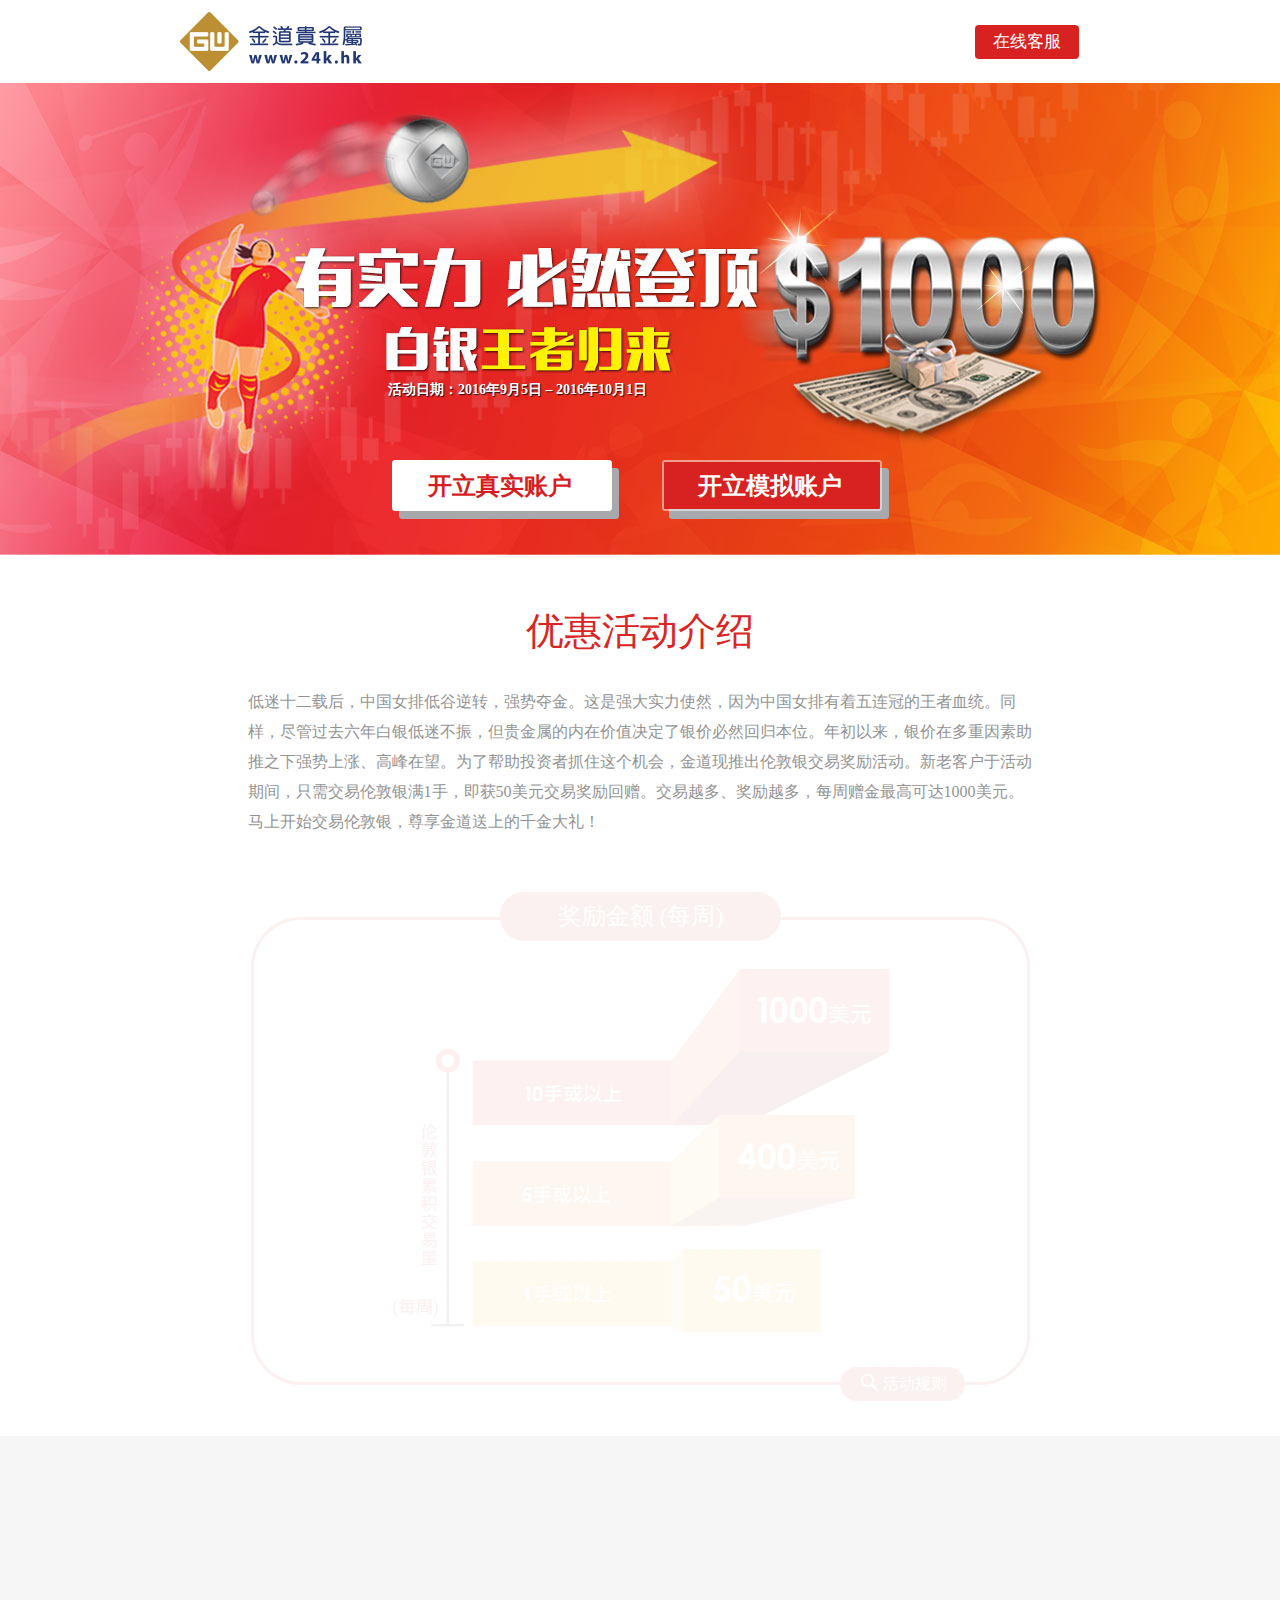
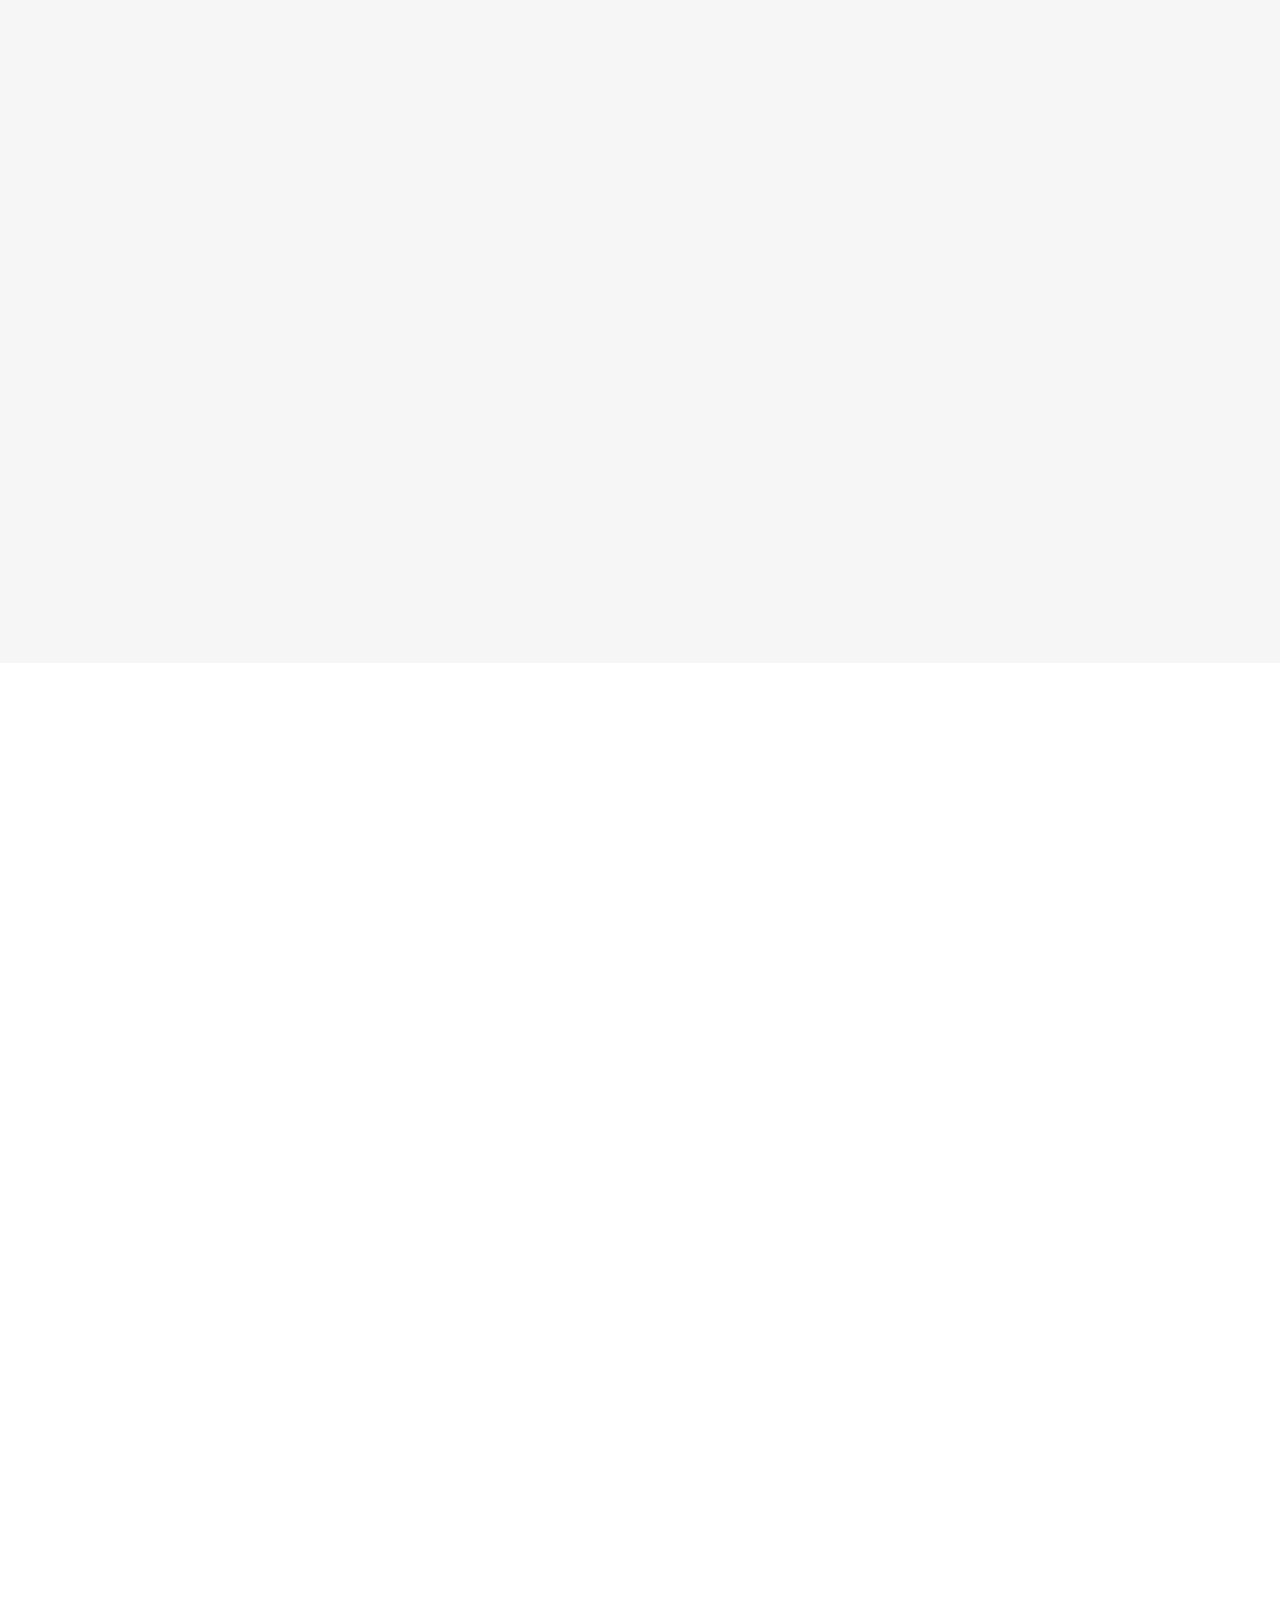
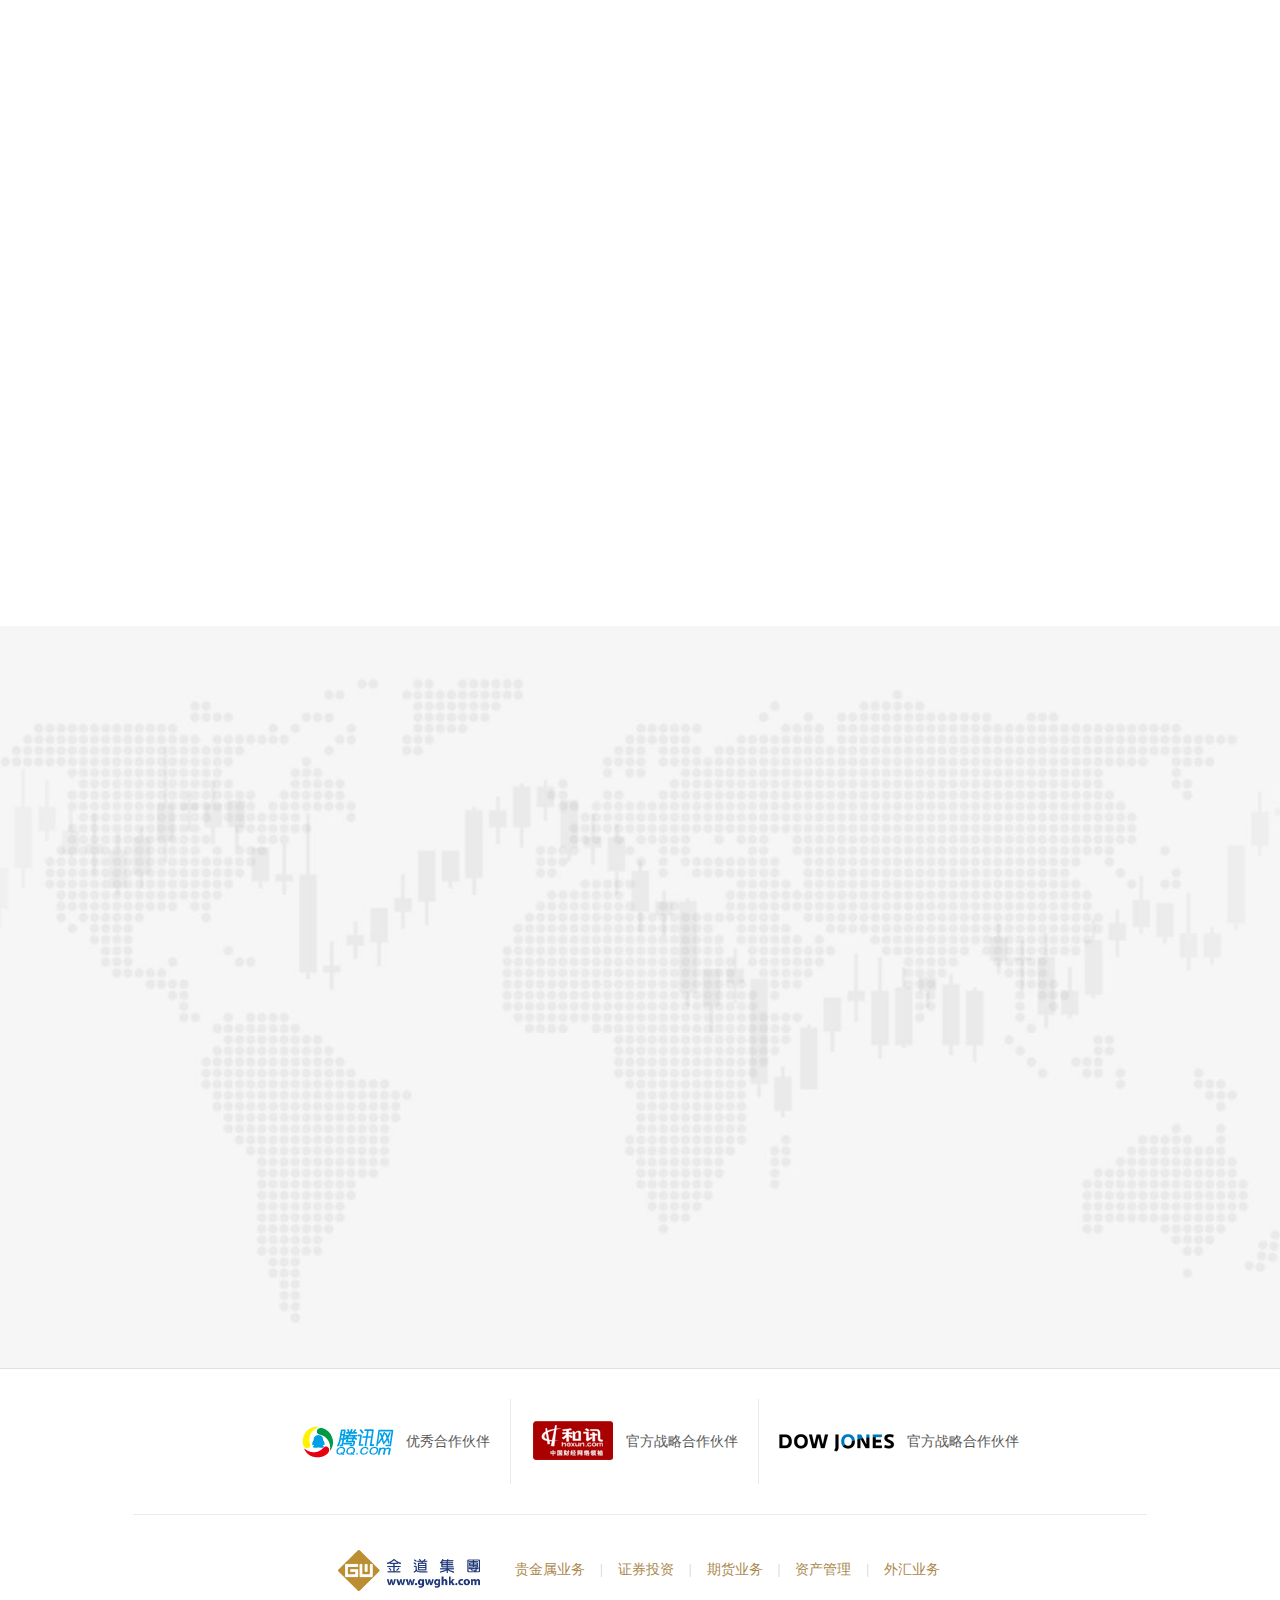
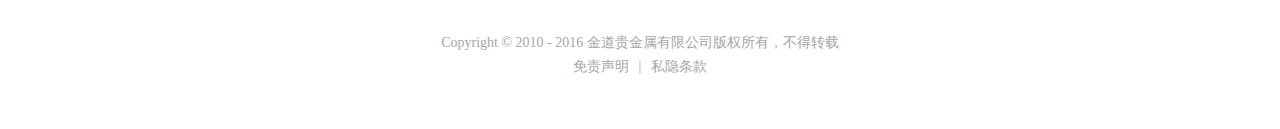
==== commit b0098cb8: "silver-page" ====
--- a/index.html
+++ b/index.html
@@ -1,251 +1,354 @@
 <!DOCTYPE html>
 <html>
-	<!--[if IE 6]><body class="ie-dh-con"><![endif]-->
-	<!--[if IE 7]><body class="ie-dh-con"> <![endif]-->
-	<!--[if IE 8]><body class="ie-dh-con"><![endif]-->
-
-	<head>
-		<meta charset="UTF-8">
-		<meta http-equiv="X-UA-Compatible" content="IE=edge,chrome=1">
-		<meta name="render" content="webkit">
-		<meta name="viewport" content="width=device-width, initial-scale=1.0, maximum-scale=1.0, user-scalable=0" />
-		<title>西藏光明行</title>
-		<meta name="keywords" content="西藏光明行" />
-		<meta name="description" content="西藏光明行" />
-		<!--#include file="/common/template/lp/lp_css.html"-->
-		<link rel="stylesheet" href="/special/bright/css/jquery.fullPage.css" />
-		<link rel="stylesheet" href="/special/bright/css/bright.css">
-	</head>
-
-	<body>
-		<div class="fixed-top">
-			<!--#include file="/common/template/lp/lp_top.html"-->
-		</div>
-
-		<div id="fullpage">
-
-			<!-- page1 begin-->
-			<div class="section section1" id="p1">
-				<div class="container_w">
-					<div class="s1-img s-p-con">
-						<h2 class="al-c"> 让我们一起将光明带去西藏 </h2>
-						<h5 class="al-c">权威的眼科医生；专业的医疗团队；优良的义工支援； 这里将开展一次大型白内障手术治疗！</h5>
-					</div>
-					<a href="#page2" class="slidebtn sdown">滚动以继续<i class="turnUp"></i></a>
-				</div>
-			</div>
-			<!-- page1 end-->
-			<!-- page2 begin-->
-			<div class="section section2" id="p2">
-				<div class="container_w">
-					<div class="s-p-con">
-						<div class="col-6 img-txt-group">
-							<ul>
-								<li><img src="images/img-1.png" alt="" /></li>
-								<li><img src="images/img-2.png" alt="" /></li>
-							</ul>
-							<div class="img-txt al-r"><img src="images/txt-1.png" alt="" /></div>
-						</div>
-						<div class="col-6 txt-group">
-							<div class="img-txt"><img src="images/txt-2.png" alt="" /></div>
-							<p>「光明行」是由金道官方举办的一项大型慈善医疗活动，也是2016年金道集团“公益行” 的子活动（该活动包括“约跑巴菲特”及“慈善橙色跑”活动）。</p>
-							<p>光明，代表着希望和阳光，在「光明行」活动中，金道将和明星阿雅、深圳眼库基金法人姚晓明博士及其医疗团队分批次前往藏区，给白内障患者进行手术。首次光明行将在8月底举行，医疗团队将前往西藏拉萨进行光明行活动，为当地的患者提供手术，尽我们的绵薄之力带去光明的礼物，为西藏增添更多希望！</p>
-							<div class="add-group">
-								<span><b>我们有</b><b>社会名人的关注！</b></span><b>+</b>
-								<span><b>我们有</b><b>专业的医疗团队！</b></span><b>+</b>
-								<span><b>我们有</b><b>优良的义工支援！</b></span>
-							</div>
-						</div>
-					</div>
-					<a href="#page3" class="slidebtn sdown">滚动以继续<i class="turnUp"></i></a>
-				</div>
-			</div>
-			<!-- page2 end-->
-			<!-- page3 begin-->
-			<div class="section section3" id="p3">
-				<div class="container_w">
-					<div class="s-p-con">
-						<div class="img-tit al-c"><img src="images/txt-3.png" alt="" /></div>
-						<p class="al-c img-tit-sub">让每一个善念抵达正觉，给西藏100名白内障患者重获光明的机会</p>
-						<div class="al-c"><img src="images/time-line.png" alt="" /></div>
-						<ul>
-							<li>
-								<div class="list-con">
-									<div class="list-top"><img src="images/txt-201604.png" alt="" /></div>
-									<div class="list-tit al-c"><span class="badge"><b class="badge-sub">阿雅呼吁 引起关注</b></span></div>
-									<div class="list-txt"><p>台湾艺人阿雅在微博上发现西藏白内障患者病情严重并向社会发起呼吁，希望引起社会各界关注。</p></div>
-								</div>
-							</li>
-							<li>
-								<div class="list-con">
-									<div class="list-top"><img src="images/txt-201604.png" alt="" /></div>
-									<div class="list-tit al-c"><span class="badge"><b class="badge-sub">公益约跑启动仪式</b></span></div>
-									<div class="list-txt"><p>金道关注该事件并迅速邀请艺人阿雅、深圳政协委员眼库基金主席姚晓明博士召开“金道公益约跑”启动仪式。积极投身于公益事业。</p></div>
-								</div>
-							</li>
-							<li>
-								<div class="list-con">
-									<div class="list-top"><img src="images/txt-201605.png" alt="" /></div>
-									<div class="list-tit al-c"><span class="badge"><b class="badge-sub">美国巴菲特股东大会</b></span></div>
-									<div class="list-txt"><p>「悦动生命，点亮光明」由百名国内企业家组成的公益约跑(美国站)于美国内布拉斯加州最大的城市奥马哈圆满举行。</p></div>
-								</div>
-							</li>
-							<li>
-								<div class="list-con">
-									<div class="list-top"><img src="images/txt-201606.png" alt="" /></div>
-									<div class="list-tit al-c"><span class="badge"><b class="badge-sub">长城之巅 约跑光明</b></span></div>
-									<div class="list-txt"><p>金道、小米橙色跑在北京举行。阿雅、潘石屹、雷军、黎万强等引领数百人的跑团在长城完成了10KM越野跑挑战。</p></div>
-								</div>
-							</li>
-							<li>
-								<div class="list-con">
-									<div class="list-top"><img src="images/txt-201608.png" alt="" /></div>
-									<div class="list-tit al-c"><span class="badge"><b class="badge-sub">西藏光明行</b></span></div>
-									<div class="list-txt"><p>金道将和医疗团队一同前往西藏拉萨进行白内障医疗救助活动并向贫困家庭提供资助，为西藏带去光明。</p></div>
-								</div>
-							</li>
-						</ul>
-					</div>
-					<a href="#page4" class="slidebtn sdown">滚动以继续<i class="turnUp"></i></a>
-				</div>
-			</div>
-			<!-- page3 end-->
-			<!-- page4 begin-->
-			<div class="section section4" id="p4">
-				<div class="container_w">
-					<div class="s-p-con">						
-						<div class="img-tit al-c"><img src="images/txt-4.png" alt="" /></div>
-						<p class="al-c img-tit-sub">金道将与深圳狮子会及姚晓明博士共同携手，给西藏白内障患者现场治疗</p>
-						<div class="img-group">
-							<img src="images/img-3.png" alt="" class="full-img" />
-							<ul>
-								<li><img src="images/img-4.png" alt="" /></li>
-								<li><img src="images/img-5.png" alt="" /></li>
-								<li><img src="images/img-6.png" alt="" /></li>
-							</ul>
-						</div>
-					</div>
-					<a href="#page5" class="slidebtn sdown">滚动以继续<i class="turnUp"></i></a>
-				</div>
-			</div>
-			<!-- page4 end-->
-			<!-- page5 begin-->
-			<div class="section section5" id="p5">
-				<div class="container_w">
-					<div class="s-p-con">				
-						<div class="img-tit al-c"><img src="images/txt-5.png" alt="" /></div>
-						<p class="al-c">金道携手雷军，阿雅、潘石屹、黎万强等引领数百人的跑团，</p>
-						<p class="al-c">在长城完成了10KM越野跑挑战，以长城之巅的风景为当日活动画下圆满句点</p>						
-						<div class="img-group">
-							<img src="images/img-7.png" alt="" class="big-img" />
-							<ul>
-								<li><img src="images/img-8.png" alt="" /></li>
-								<li><img src="images/img-9.png" alt="" /></li>
-							</ul>
-						</div>
-					</div>
-					<a href="#page6" class="slidebtn sdown">滚动以继续<i class="turnUp"></i></a>
-				</div>
-			</div>
-			<!-- page5 end-->
-			<!-- page6 begin-->
-			<div class="section section6" id="p6">
-				<div class="container_w">
-					<div class="s-p-con">								
-						<div class="img-tit al-c"><img src="images/txt-6.png" alt="" /></div>
-						<p class="al-c">金道携手百名企业家参与"投资你的五千米"长跑活动，呼吁大家关注西藏白内障患者。</p>				
-						<div class="img-group">
-							<img src="images/img-12.png" alt="" class="big-img" />
-							<ul>
-								<li><img src="images/img-10.png" alt="" /></li>
-								<li><img src="images/img-11.png" alt="" /></li>
-							</ul>
-						</div>
-					</div>
-					<a href="#page7" class="slidebtn c_whitebtn sdown">滚动以继续<i class="turnUp"></i></a>
-				</div>
-			</div>
-			<!-- page6 end-->
-			<!-- page7 begin-->
-			<div class="section section7" id="p7">
-				<div class="container_w">
-					<div class="s-p-con">	
-						<div class="img-tit al-c"><img src="images/txt-7.png" alt="" /></div>
-						<p class="al-c">发布会邀请台湾知名影视艺人阿雅小姐和深圳市政协委员及深圳市慈善会晓明眼库基金主席姚晓明博士进行活动启动仪式，</p>		
-						<p class="al-c">呼吁大家约跑筹集善款，帮助中国西藏的白内障患者重获光明。</p>			
-						<div class="img-group">
-							<ul>
-								<li><img src="images/img-13.png" alt="" /></li>
-								<li><img src="images/img-14.png" alt="" /></li>
-								<li><img src="images/img-15.png" alt="" /></li>
-							</ul>
-						</div>		
-					</div>
-					<a href="#page8" class="slidebtn c_whitebtn sdown">滚动以继续<i class="turnUp"></i></a>
-				</div>
-			</div>
-			<!-- page7 end-->
-			<!-- page8 begin-->
-			<div class="section section8" id="p8">
-				<div class="container_w">
-					<div class="s-p-con">
-						<div class="img-tit al-c"><img src="images/txt-8.png" alt=""></div>
-						<ul>
-							<li>
-								<a href=""><img src="images/img-001.png" alt="" class="object-img" /></a>
-								<div class="img-desc">
-									<img src="images/desc-tit1.png" alt="" />
-									<p>姚晓明，男，市政协委员、原市眼科医院角膜及眼表病区主任、眼库执行主任姚晓明，临床医学博士。深圳市眼科医院角膜及眼表病区主任，眼库执行主任。主编《眼库》、《眼表手术学》和《小切口白内障手术学》等学术著作。参编《角膜病的基础理论与临床》、《现代角膜移植及角膜激光手术》和《实用眼表病学》等。</p>
-								</div>
-							</li>
-							<li>
-								<a href=""><img src="images/img-002.png" alt="" class="object-img" /></a>
-								<div class="img-desc">
-									<img src="images/desc-tit2.png" alt="" />
-									<p>深圳狮子会成立于2002年4月，在中国残联、中国狮子联会以及深圳市政府、市民政主管部门的关怀指导下，在深圳市残联的领导下，严格遵守国家法律法规，坚持“独立运作，自主创会”的方针，在医疗、赈灾、救灾、助残、助学、青少年教育、助孤、扶贫、环保等领域开展了一系列社会公益慈善服务活动，为构建和谐社会做出了积极的贡献。</p>
-								</div>
-							</li>
-						</ul>
-						<div class="coop-list">
-							<p>合作伙伴：</p>
-							<div class="coop-logo">
-									<a href=""><img src="images/coop-logo1.png" alt="" /></a>
-									<a href=""><img src="images/coop-logo2.png" alt="" /></a>
-									<a href=""><img src="images/coop-logo3.png" alt="" /></a>
-									<a href=""><img src="images/coop-logo4.png" alt="" /></a>
-							</div>
-						</div>
-					</div>
-					<a href="#page1" class="slidebtn c_whitebtn sup sdown">滚动以继续<i class="turnUp"></i></a>
-				</div>
-			</div>
-			<!-- page8 end-->
-
-		</div>
-
-		<script type="text/javascript" src="/common/js/jquery.min.js"></script>
-		<script type="text/javascript" src="/special/bright/js/jquery.fullPage.min.js"></script>
-
-		<script>
-			$(function() {
-				var winHeight;
-				$('#fullpage').fullpage({
-					verticalCentered: false,
-					anchors: ['page1', 'page2', 'page3', 'page4', 'page5', 'page6', 'page7', 'page8'],
-					navigation: true,
-					navigationPosition: 'right',
-					afterLoad: function(anchorLink, index) {
-					},
-					onLeave: function(index, nextIndex, direction) {
-					},
-					afterRender: function() {}
-				});
-			});
-		</script>
-
-<!--[if lte IE 9]>
-    <script type="text/javascript" src="/special/bright/js/respond.js"></script> 
-<![endif]-->
-	</body>
-
-</html>+
+<head>
+    <meta charset="UTF-8">
+    <meta http-equiv="X-UA-Compatible" content="IE=edge,chrome=1">
+    <meta name="render" content="webkit">
+    <meta name="viewport" content="width=device-width, initial-scale=1.0, maximum-scale=1.0, user-scalable=0" />
+    <title>Silver LP SEP OP2</title>
+    <meta name="keywords" content="" />
+    <meta name="description" content="" />
+    <link rel="stylesheet" href="css/silver.css">
+    <link href="css/Scrollbar.css" rel="stylesheet" type="text/css">
+</head>
+
+<body>
+    <!-- header begin -->
+    <div id="header">
+        <div class="w920 clearfix">
+            <h1 class="fl" id="logo"><a href="http://www.24k.hk" class="hide-t" onclick="_gaq.push(['_trackEvent', 'mtf', 'top', 'logo',1,true]);">金道贵金属</a></h1>
+            <ul class="h-menu-list fr">
+                <li class="service-btn"><a href="#" onclick="openLive800Chat();_gaq.push(['_trackEvent', 'mtf', 'chat', 'live800',1,true]);">在线客服</a></li>
+            </ul>
+            <!-- mobile -->
+            <ul class="dn mo-menu fr">
+                <li><a href="tel://4001208735" class="hide-t">电话</a></li>
+                <li><a onclick="openQQChatByCommonjs();_gaq.push(['_trackEvent', 'm.24k.hk', 'm24k-footer', 'qq',1,true]);" href="javascript:void(0);" class="online hide-t">联系客服</a></li>
+            </ul>
+        </div>
+    </div>
+    <!-- header end -->
+    <div class="wrapper">
+        <!-- banner begin -->
+        <div class="banner">
+            <div class="w920">
+                <div class="banner-txt"><b>活动日期：2016年9月5日 – 2016年10月1日</b></div>
+                <div class="btn-group">
+                    <div class="true-b-fon btn">
+                        <a href="###" target="_blank"><b>开立真实账户</b></a>
+                    </div>
+                    <div class="moni-b-fon btn">
+                        <a href="###" target="_blank"><b>开立模拟账户</b></a>
+                    </div>
+                </div>
+            </div>
+        </div>
+        <!-- banner end -->
+        <!-- part1 -->
+        <div class="part1" id="anibox1">
+            <div class="w920">
+                <h3 class="titlebar"><span>优惠活动介绍</span></h3>
+                <div class="w785">
+	                <div class="txt-con">
+	                	低迷十二载后，中国女排低谷逆转，强势夺金。这是强大实力使然，因为中国女排有着五连冠的王者血统。同样，尽管过去六年白银低迷不振，但贵金属的内在价值决定了银价必然回归本位。年初以来，银价在多重因素助推之下强势上涨、高峰在望。为了帮助投资者抓住这个机会，金道现推出伦敦银交易奖励活动。新老客户于活动期间，只需交易伦敦银满1手，即获50美元交易奖励回赠。交易越多、奖励越多，每周赠金最高可达1000美元。马上开始交易伦敦银，尊享金道送上的千金大礼！
+	                </div>
+	                <div class="chart-con">
+	                	<img src="images/chart1.png" alt="">
+	                	<span class="ico-tit">奖励金额 (每周)</span>
+	                	<a href="" class="ico-rule"><i></i>活动规则</a>
+	                </div>
+                </div>
+            </div>
+        </div>
+
+        <div class="popup_box dn">
+            <div class="tit">活动条款</div>
+            <div class="cont">
+                <div class="scroll-box" id="scbox">
+                    <h4>活动时间：</h4>
+                    <p>2016年9月5日 00:00 — 2016年10月1日 23:59</p>
+                    <h4>活动规则：</h4>
+                    <ol class="ol-list">
+                        <li>白银交易奖励活动仅适用于金道贵金属GTS/MT4/MT5平台的真实迷你和标准客户（高端客户不适用）。</li>
+						<li>活动期间，客户于平台每周交易伦敦银产品（平仓）累积满1手即可获得50美元奖励，交易越多奖励越多，最高可获赠1000美元。</li>
+						<li>客户每周累积交易白银需达到规定的手数层级方可获得奖励，未达到规定层级按下一层级发放奖励： <br>       
+例如，客户当周累积交易白银达到4手（平仓），那么客户可获得50美元奖励（只满足第一层级）；如当周客户继续交易达到5手，那么满足第二层级要求，即可获得400美元奖励。</li>
+						<li>奖励金额根据客户当周完成的白银交易量每周结算一次（每周独立核算，上周已发放奖励的订单不再统计），金额将在两个工作日内到账，且到达客户账户后可马上用于交易或提取。
+</li>
+						<li>活动期间，白银交易统计从2016年9月5日00:00开始，至2016年10月1日23:59，统计每周完成平仓的所有白银订单，当周开仓但未完成平仓的订单自动计入下周统计中。
+</li>
+						<li>交易量仅统计金道贵金属GTS、MT4及MT5平台真实迷你和标准账户的伦敦银交易手数，高端账户及交易伦敦金不参与此次活动。</li>
+						<li>交易手数的计算定义：客户开仓1手，然后再行平仓1手，则整个交易来回算1手。</li>
+						<li>代理客户及金道员工不适用此次优惠活动。</li>
+                    </ol>
+                    <h4>注意事项：</h4>
+                    <ol class="ol-list">
+                        <li>白银交易奖励仅限于客户于活动期间进行开仓和平仓的订单，活动期前开仓，活动期内平仓，及活动期内开仓 ，活动期后平仓的订单均不享受此次活动优惠。</li>
+                        <li>活动期间如发现客户不正规交易，金道贵金属有权停止客户新交易并取消奖励资格。</li>
+                        <li>金道贵金属保留随时修订、暂停、终止本活动及任何相关规则条款之权利及其解释权。</li>
+                    </ol>
+                </div>
+                <a href="javascript:void(0)" class="pop_close">关闭</a>
+            </div>
+        </div>
+        <!-- part1 end -->
+        <!-- part2 -->
+        <div class="part2" id="anibox2">
+            <div class="w920">
+                <h3 class="titlebar"><span>获利计算方法</span></h3>
+                <div class="w785">
+	                <div class="txt-con">
+	                	王先生在金道开立了一个GTS平台的标准账户，于活动期的第一周内成功累积交易10手，假设每次的买入价及平仓价均为17.050美元及18.000美元，那么王先生当周的获利是多少？
+	                </div>
+	                <div class="chart-con">
+	                	<img src="images/chart2.png" alt="">
+	                	<div class="chart-desc">
+	                		<p><span>王先生当周盈利</span>  =  ( 平仓价 - 买入价 ) x 合约单位 x 手数 + 交易奖励</p>
+	                		<p>$ 48,500 = ($18.000 - $17.050) x 5,000 x 10 + $1000</p>
+	                	</div>
+	                </div>
+	                <div class="txt-con">
+	                	王先生只需善用交易策略，紧握每周伦敦银的最佳入市时机，再配合金道于活动期间所提供的交易奖励，即可在一个月内获利接近200,000美元。
+	                </div>
+	                <div class="btn-group">
+	                    <div class="true-b-fon btn">
+	                        <a href="###" target="_blank"><b>开立真实账户</b></a>
+	                    </div>
+	                    <div class="moni-b-fon btn">
+	                        <a href="###" target="_blank"><b>开立模拟账户</b></a>
+	                    </div>
+	                </div>
+                </div>
+            </div>
+        </div>
+        <!-- part2 end -->
+        <!-- part3 -->
+        <div class="part3" id="anibox3">
+            <div class="w920">
+                <h3 class="titlebar"><span>投资白银的最佳时机</span></h3>
+                <div class="w785">
+	                <div class="txt-con">
+	                	白银和黄金一样，是全球流通的金融产品。由于伦敦银的投资优势众多，令其逐渐受到投资者的青睐。
+	                </div>
+	                <div class="chart-con">
+	                	<img src="images/chart3.png" alt="">
+	                	<p class="txt-con">黑天鹅频飞，推高避险需求</p>
+	                </div>
+	                <div class="chart-con">
+	                	<img src="images/chart4.png" alt="">
+	                	<p class="txt-con">年内上涨50%，银价仍未见顶</p>
+	                </div>
+                </div>
+                <h3 class="titlebar"><span>助推银价的几大因素</span></h3>
+                <div class="w785 reason-list clearfix">
+                	<dl>
+                		<dt>避险保值</dt>
+                		<dd>英国退欧换相、美国大选、土耳其政变、恐怖袭击，全球黑天鹅频飞。同时，各大经济体均逼近负利率。白银作为低门槛的避险保值资产，将面临更大的需求。</dd>
+                	</dl>
+                	<dl>
+                		<dt>工业需求</dt>
+                		<dd>一半的现货白银需求来自工业生产。各国央行实行宽松的货币政策，将推动工业生产，给白银需求提供稳定支撑。</dd>
+                	</dl>
+                	<dl>
+                		<dt>供应紧张</dt>
+                		<dd>全球银矿正年减产5%。而白银及饰品用银的回收率分别为13%及8%，超过80%的现货白银不会再回到市场。世界白银协会表示，白银供给不足将持续加剧。</dd>
+                	</dl>
+                	<dl>
+                		<dt>未来走势</dt>
+                		<dd>今年以来，银价已上涨50%，但黄金/白银比价仍处于七年高峰区间。无论从历史数据还是供求关系来看，中长期银价尚有上升空间。</dd>
+                	</dl>
+                </div>
+            </div>
+        </div>
+        <!-- part3 end -->
+        <!-- part4 -->
+        <div class="part4" id="anibox4">
+            <div class="w920">
+                <h3 class="titlebar"><span>国际化平台<br> 与全球投资者零时差公平竞跑</span></h3>
+                <div class="w785 al-c">
+                	<img src="images/pic1.png" alt="" class="pic-object">
+                </div>
+                <div class="diagram-con">
+                	<ul>
+                		<li>
+	                		<div class="li-box01">
+	                			<h5>获利<b>更高</b></h5>
+	                			<p><span>交易一手白银即赠金， </span><span>每周赠金额最高达1000美金</span></p>
+                			</div>
+                		</li>
+                		<li>
+	                		<div class="li-box02">
+	                			<h5>速度<b>更快</b></h5>
+	                			<p><span>现有的GTS/MT4/MT5极速平台，</span><span>可保证95%的交易在0.06秒内执行；</span><span>与多间主流银行合作，提供快速出入金服务。</span></p>
+                			</div>
+                		</li>
+                		<li>
+	                		<div class="li-box03">
+	                			<h5>优势<b>更强</b></h5>
+	                			<p><span>特设数据中心，</span><span>提供历史分笔数据及持仓比例查询功能，</span><span>保证交易价格的绝对透明。</span></p>
+                			</div>
+                		</li>
+                	</ul>
+                </div>
+            </div>
+        </div>
+        <!-- part4 end -->
+        <!--footer begin-->
+        <div id="footer">
+            <div class="zzs-box">
+                <ul class="clearfix">
+                    <li class="li-mid">优秀合作伙伴</li>
+                    <li class="li-last">官方战略合作伙伴</li>
+                    <li class="li-over">官方战略合作伙伴</li>
+                </ul>
+            </div>
+            <div class="jind-link clearfix">
+                <span class="logo2 fl"><img src="images/logo2.png" width="100%" alt=""></span>
+                <p class="jd-r-link fr">贵金属业务<span>|</span>证券投资<span>|</span>期货业务<span>|</span>资产管理<span>|</span>外汇业务</p>
+            </div>
+            <p class="copyright">Copyright &copy; 2010 - 2016 金道贵金属有限公司版权所有，不得转载
+                <br /><a href="http://www.24k.hk/zh/assert.html" target="_blank" onclick="_gaq.push(['_trackEvent', 'nian_mo', '24k', 'assert',1,true]);">免责声明</a>|<a href="http://www.24k.hk/zh/privacy.html" target="_blank" onclick="_gaq.push(['_trackEvent', 'nian_mo', '24k', 'privacy',1,true]);">私隐条款</a></p>
+        </div>
+        <!--footer end-->
+    </div>
+    <script type="text/javascript" src="js/jquery.min.js"></script>
+    <script type="text/javascript" src="js/mCustomScrollbar.js"></script>
+    <script type="text/javascript">    
+	$(window).scroll(function() {
+        if ($(window).width() > 640) {
+            pageAnimate()
+        }
+    });
+    //滚动位置  
+    function animateScroll(cenConId) {
+        var partId = $('#' + cenConId);
+        //判断元素是否存在
+        if (partId.length != 1) {
+            return false;
+        }
+        var offsetTop = arguments[1] ? arguments[1] : 0,
+            cenHeight = partId.offset().top - $(window).height();
+        return cenHeight;
+    }
+
+    function pageAnimate() {
+        var anibox1 = animateScroll("anibox1"),
+            anibox2 = animateScroll("anibox2"),
+            anibox3 = animateScroll("anibox3"),
+            anibox4 = animateScroll("anibox4"),
+            aTop = $(window).scrollTop();
+        var hspan = 100;
+        if (aTop > (anibox1 + hspan + 50)) {
+            $("#anibox1 .titlebar").animate({
+                opacity: 1,
+                bottom: 0
+            }, 800);
+            $("#anibox1 .txt-con").delay(300).animate({
+                opacity: 1,
+                bottom: 0
+            }, 800);
+            $("#anibox1 .chart-con").delay(600).animate({
+                opacity: 1,
+                bottom: 0
+            }, 800);
+        }
+        if (aTop > (anibox2 + hspan + 50)) {
+            $("#anibox2 .titlebar").animate({
+                opacity: 1,
+                bottom: 0
+            }, 800);
+            $("#anibox2 .txt-con").eq(0).delay(300).animate({
+                opacity: 1,
+                bottom: 0
+            }, 800);
+            $("#anibox2 .chart-con").delay(600).animate({
+                opacity: 1,
+                bottom: 0
+            }, 800);
+            $("#anibox2 .txt-con").eq(1).delay(900).animate({
+                opacity: 1,
+                bottom: 0
+            }, 800);
+            $("#anibox2 .btn-group").delay(1200).animate({
+                opacity: 1,
+                bottom: 0
+            }, 800);
+        }
+        if (aTop > (anibox3 + hspan + 50)) {
+            $("#anibox3 .titlebar").eq(0).animate({
+                opacity: 1,
+                bottom: 0
+            }, 800);
+            $("#anibox3 .w785").eq(0).find('.txt-con').delay(300).animate({
+                opacity: 1,
+                bottom: 0
+            }, 800);
+            $("#anibox3 .w785").eq(0).find('.chart-con').eq(0).delay(600).animate({
+                opacity: 1,
+                bottom: 0
+            }, 800);
+            $("#anibox3 .w785").eq(0).find('.chart-con').eq(1).delay(900).animate({
+                opacity: 1,
+                bottom: 0
+            }, 800);
+            $("#anibox3 .titlebar").eq(1).delay(1200).animate({
+                opacity: 1,
+                bottom: 0
+            }, 800);
+            $("#anibox3 .reason-list dl").eq(0).delay(1500).animate({
+                opacity: 1,
+                left: 0
+            }, 800);
+            $("#anibox3 .reason-list dl").eq(1).delay(1800).animate({
+                opacity: 1,
+                right: 0
+            }, 800);
+            $("#anibox3 .reason-list dl").eq(2).delay(2100).animate({
+                opacity: 1,
+                left: 0
+            }, 800);
+            $("#anibox3 .reason-list dl").eq(3).delay(2400).animate({
+                opacity: 1,
+                right: 0
+            }, 800);
+        }
+        if (aTop > (anibox4 + hspan + 50)) {
+            $("#anibox4 .titlebar").animate({
+                opacity: 1,
+                bottom: 0
+            }, 800);
+            $("#anibox4 .pic-object").delay(300).animate({
+                opacity: 1,
+                bottom: 0
+            }, 800);
+            $("#anibox4 .diagram-con").delay(600).animate({
+                opacity: 1,
+                left: 0
+            }, 800);
+        }
+    }
+    $(function() {
+        if ($(window).width() > 640) {
+            pageAnimate() //动画初始化
+        }
+        //滚动条        
+        $.mCustomScrollbar.defaults.scrollButtons.enable = true;
+        $("#scbox").mCustomScrollbar({
+            theme: "dark-thick",
+            scrollbarPosition: "outside"
+        });
+
+        $('.ico-rule').click(function(e) {
+        	e.preventDefault();
+            $('.popup_box').show()
+        })
+        $('.pop_close').click(function() {
+            $('.popup_box').hide()
+        })
+
+    })
+    </script>
+</body>
+
+</html>
--- a/css/silver.css
+++ b/css/silver.css
@@ -0,0 +1,361 @@
+/* reset */
+body{font:12px/1.4 "微軟正黑體","microsoft yahei";color:#585858;-webkit-text-size-adjust:none;-moz-text-size-adjust:none;-ms-text-size-adjust:none;text-size-adjust:none;background:#fff}
+body,p,ol,ul,li,h1,h2,h3,h4,h5,h6,dl,dt,dd,pre,input,table,tr,td{margin:0;padding:0}
+ol,ul,li{list-style:none}
+input{border:0 none}
+img{border:0 none;max-width:100%}
+a{color:#585858;text-decoration:none}
+a:hover{text-decoration:underline}
+a:active{noOutline:expression(this.onFocus=this.blur())}
+:focus{outline:0}
+
+/* common */
+.clearfix{zoom:1}
+.clearfix:after{clear:both;content:"";display:block;height:0;visibility:hidden}
+.hide-t{line-height:9999px;overflow:hidden;}
+.dn{display:none;}
+.fl{float:left;}
+.fr{float:right;}
+.al-c{text-align:center;}
+.w920{width:920px;margin:0 auto;}
+.w785{width:785px;margin:0 auto;}
+
+/* header */
+#header{position:fixed;left:0;top:0;width:100%;height:83px;background:#fff;z-index:10}
+#logo a{position:relative;top:12px;display:block;width:183px;height:59px;background:url(../images/logo.png) no-repeat}
+#ie-dh-con #logo a{background:url(../images/logo-ie.png) no-repeat}
+.h-menu-list li{float:left;width:56px;height:56px;display:inline-block}
+.h-menu-list a{display:block;height:56px;text-align:center;font-size:18px;line-height:56px;color:#585858;font-weight:bold}
+.h-menu-list .service-btn{width:125px}
+.h-menu-list .service-btn a{position:relative;top:25px;font:17px/34px microsoft yahei;display:inline-block;width:104px;height:34px;background:#d82221;color:#fff;border-radius:4px}
+.h-menu-list .service-btn a:hover{opacity:0.85;filter:alpha(opacity=85);text-decoration:none}
+.h-menu-list .jft-fon{height:55px;border-bottom:solid #E96247 2px}
+.h-menu-list .jft-fon a{height:54px;overflow:hidden}
+
+/* banner */
+.banner{width:100%;height:475px;position:relative;margin-top:80px;background:url(../images/banner.jpg) no-repeat center top;background-size: cover;}
+.banner-txt{font-size:14px;color:#fff;text-shadow:1px 1px 1px rgba(0,0,0,.8);padding-top:300px;}
+.banner-txt b{margin-left:208px;}
+.banner .btn-group{margin-top:60px;}
+.banner .btn-group .btn a{margin-right:10px}
+
+/* btn */
+.btn-group{text-align:center;}
+.btn-group .btn{display:inline-block;*display:inline;*zoom:1;background-image:url(../images/btn-bg.png);background-repeat:no-repeat;text-align:center;width:227px;height:59px;line-height:52px;font-size:24px;margin:0 20px;}
+.true-b-fon{background-position:top left;}
+.moni-b-fon:hover{background-position:right bottom;}
+.moni-b-fon{background-position:left bottom;}
+.true-b-fon:hover{background-position:top right;}
+.btn-group .btn:hover{width:248px;}
+.btn-group .btn a{text-decoration:none;}
+.true-b-fon a{color:#d51e23;}
+.moni-b-fon a{color:#fff;}
+
+/* title */
+.titlebar{text-align:center;color:#d82221;font-size:38px;font-family:"微软雅黑";font-weight:100;padding:50px 0 20px;}
+
+/* part1 */
+.part1{padding-bottom:50px;}
+.txt-con{color:#393939;font-size:16px;line-height:30px;}
+.chart-con{text-align:center;position:relative;padding-top:70px;padding-bottom:15px;}
+.chart-con .ico-tit{position:absolute;top:45px;left:50%;margin-left:-140px;}
+.chart-con .ico-rule{position:absolute;bottom:4px;right:68px;text-decoration:none;}
+.chart-con .ico-rule i{display:inline-block;background:url(../images/icon-search.png) no-repeat center center;height:18px;width:26px;position:relative;top:3px;}
+.ico-tit{color:#fff;font-size:24px;text-align:center;display:inline-block;width:281px;height:49px;line-height:49px;-webkit-border-radius:24px 25px 25px 24px/24px 24px 25px 25px;-moz-border-radius:24px 25px 25px 24px/24px 24px 25px 25px;border-radius:24px 25px 25px 24px/24px 24px 25px 25px;background-color:#d82221;}
+.ico-rule{color:#fff;font-size:16px;text-align:center;display:inline-block;width:125px;height:34px;line-height:34px;-webkit-border-radius:17px;-moz-border-radius:17px;border-radius:17px;background-color:#d82221;}
+
+/* part2 */
+.part2{background:#f6f6f6;padding-bottom:50px;}
+.part2 .chart-con{margin-bottom:30px;}
+.chart-desc{font-size:18px;color:#d82221;position:absolute;top:135px;width:100%;text-align:center;font-family:"微软雅黑";}
+.chart-desc p{margin-top:55px;}
+.chart-desc p + p{font-size:22px;}
+.part2 .btn-group{margin-top:50px;}
+.part2 .btn-group .btn{width:220px;height:51px;-webkit-border-radius:3px;-moz-border-radius:3px;border-radius:3px;}
+.part2 .btn-group .btn:hover{width: 245px;}
+.part2 .true-b-fon{background:#d82221;border:solid 3px #d82221;}
+.part2 .moni-b-fon{border:solid 3px #e78c8b;background:#fff;}
+.part2 .true-b-fon a{color:#fff;}
+.part2 .moni-b-fon a{color:#e06565;}
+
+/* part3 */
+.chart-con .txt-con{padding-top:15px;}
+.part3 .chart-con{padding-top:35px;}
+.reason-list{padding-top:30px;}
+.reason-list dl{width:50%;float:left;margin-bottom:65px;}
+.reason-list dt{color:#d82221;font-size:24px;margin-bottom:10px;}
+.reason-list dd{color:#393939;font-size:16px;line-height:22px;height:88px;}
+.reason-list dl:first-child dt,.reason-list dl:first-child dd,.reason-list dl:first-child + dl + dl dt,.reason-list dl:first-child + dl + dl dd{padding-right:50px;padding-left:0;}
+.reason-list dl:first-child + dl dt,.reason-list dl:first-child + dl dd,.reason-list dl:first-child + dl + dl + dl dt,.reason-list dl:first-child + dl + dl + dl dd{padding-left:50px;padding-right:0;}
+
+/* part4 */
+.part4{background:url(../images/bg-pic.jpg) no-repeat center top;padding-bottom:65px;background-size: cover;}
+.part4 .pic-object{margin-top:30px;}
+.diagram-con{background:url(../images/diagram-bg.png) no-repeat center center;width:846px;height:168px;margin:25px 0 0 70px;}
+.diagram-con ul{}
+.diagram-con ul li{width:33.3%;float:left;padding-top:20px;}
+.diagram-con ul li h5{font-size:24px;font-weight:100;color:#d82221;margin-bottom:6px;}
+.diagram-con ul li p{font-size:14px;color:#393939;line-height:20px;}
+.diagram-con .li-box01{width:146px;margin-left:95px;}
+.diagram-con .li-box02{width:210px;margin-left:40px;}
+.diagram-con .li-box03{width:192px;margin-left:45px;}
+
+/* footer */
+#footer{padding:30px 0 50px;border-top:solid #E1E1E1 1px;background:#fff;}
+#footer p{padding:0;color:#aa874b;}
+.zzs-box{margin:0 auto;width:1014px;max-width:100%;padding-bottom:30px;border-bottom:solid #E9E9E9 1px;font-size:0;text-align:center}
+.zzs-box li{display:inline-block;*display:inline;*zoom:1;line-height:85px;padding-left:60px;font-size:14px;background:url(../images/link.png) 0 10px no-repeat}
+.zzs-box .li-pre{display:none}
+.zzs-box .li-mid{border-right:solid #E9E9E9 1px;margin:0 20px;padding:0 20px 0 124px;background-position:-350px 10px}
+.zzs-box .li-last{padding-left:95px;background-position:-683px 10px}
+.zzs-box .li-over{margin-left:20px;padding-left:148px;background-position:-928px 10px;border-left:solid #E9E9E9 1px}
+.jind-link{margin:35px auto;text-align:center;height:26px;line-height:26px}
+.logo2{width:142px;float:none;display:inline-block;vertical-align:middle;line-height:0}
+.jd-r-link{display:inline-block;*display:inline;*zoom:1;margin-left:30px;float:none;width:430px;color:#aa874b;font-size:14px}
+.jd-r-link span{padding:0 15px;color:#D0D0D0}
+#footer .copyright{padding-top:20px;text-align:center;line-height:24px;font-size:14px;color:#a6a6a6}
+#footer .copyright a{font-size:14px;color:#a6a6a6;padding:0 10px}
+
+/*popup*/
+.shadow{position:fixed;left:0;top:0;width:100%;height:100%;background:#000;opacity:0.6;filter:alpha(opacity=60);z-index:999}
+.popup_box{position:fixed;top:50%;margin-top:-300px;left:50%;height:auto;width:920px;margin-left:-460px;overflow:hidden;z-index:1000;-webkit-border-radius:6px;-moz-border-radius:6px;border-radius:6px;background-color:#fff;-webkit-box-shadow:0 0 10px rgba(7,3,4,.3);-moz-box-shadow:0 0 10px rgba(7,3,4,.3);box-shadow:0 0 10px rgba(7,3,4,.3);}
+.popup_box .tit{height:60px;text-align:center;font-size:38px;line-height:60px;color:#d82221;font-weight:normal;font-family:"微软雅黑";padding-top:50px;}
+.popup_box .cont{position:relative;padding:20px 40px 40px;}
+.popup_box .pop_close{position:absolute;display:block;width:16px;height:16px;right:20px;top:-88px;text-indent:-99999px;line-height:0;background:url(../images/pop_close.png) center no-repeat;opacity:0.7;filter:alpha(opacity=70);}
+.popup_box .pop_close:hover{opacity:1;filter:alpha(opacity=100);}
+.scroll-box{position:relative;font-size:14px;height:500px;}
+.popup_box h3{height:50px;line-height:50px;font-size:30px;color:#1c2784;text-align:center}
+.popup_box h4{margin-top:20px;height:28px;text-align:left;line-height:24px;font-size:13px;color:#393939;}
+.popup_box p{font-size:13px;color:#393939;}
+.layer-con-padd{padding:30px}
+.ol-list{margin-left:20px}
+.ol-list li{list-style:decimal;font-size:14px;text-align:justify;line-height:24px;}
+.ol-list li .red{color:#e94141;text-decoration:underline;}
+.trade-info{margin:5px 0;padding:4px 8px;background:#FFF5C7;line-height:24px}
+.layer-con .ol-list li{margin-left:0;padding-left:10px}
+
+
+/* ============ Responsive ============ */
+@media(max-width:1024px){
+	.w920{max-width: 100%;}
+	.w785{max-width: 90%;}
+	.banner{height: 370px;}
+	.banner-txt{padding-top:235px;}
+	.banner .btn-group{margin-top:30px;}
+	.chart-desc p{margin-top:6%;}
+	.diagram-con{background-size: 100%;height: 150px;width:692px;max-width: 90%;margin:25px auto 0;}
+	.diagram-con .li-box01{width:125px;margin-left:70px;}
+	.diagram-con .li-box02{width:176px;margin-left:35px;}
+	.diagram-con .li-box03{width:160px;margin-left:30px;}
+	.diagram-con ul li h5{font-size: 20px;margin-bottom: 3px;}
+	.diagram-con ul li p{font-size: 12px;line-height: 18px;}
+
+	#header .w920{padding:0 15px;box-sizing: border-box;}
+	/* footer */
+	.zzs-box{margin:0 auto;width:738px;padding:0 0 14px}
+	.zzs-box li{line-height:20px}
+	.zzs-box .li-pre{width:100px;background-position:0 -15px}
+	.zzs-box .li-mid{margin:0 15px;width:50px;padding:0 7px 0 118px;background-position:-354px -15px}
+	.zzs-box .li-last{width:60px;background-position:-683px -12px}
+	.zzs-box .li-over{margin-left:12px;width:60px;padding-left:138px;background-position:-932px -12px}
+
+	/*popup*/
+	.popup_box{width: 90%;left:0;margin-left: 5%;top:50px;margin-top:0;}
+}
+@media(max-width:767px){
+	.titlebar{font-size: 30px;}
+	.banner-txt{text-align: center;}
+	.banner-txt b{margin-left: 0;}
+	.chart-desc{font-size: 16px;}
+	.chart-desc p{margin-top:5%;}
+	.chart-desc p + p{font-size: 20px;}
+	.diagram-con{height: 120px;}
+	.diagram-con ul li{padding-top:12px;}
+	.diagram-con .li-box01{width:85px;margin-left:52px;}
+	.diagram-con .li-box02{width:136px;margin-left:28px;}
+	.diagram-con .li-box03{width:130px;margin-left:30px;}
+	.diagram-con ul li h5{font-size: 14px;margin-bottom: 0;}
+	.diagram-con ul li p{font-size: 12px;line-height: 15px;}
+	.reason-list{padding-top:15px;}
+	.reason-list dl{margin-bottom: 30px;}
+	.reason-list dd{font-size: 14px;height: 110px;}
+
+	/* footer */
+	#footer{padding-top:10px}
+	.zzs-box{margin:0 auto;width:574px;padding:0 0 14px}
+	.zzs-box li{padding:10px 0 10px 32px;width:100px;height:30px;font-size:12px;background-size:562px 31px;line-height:14px}
+	.zzs-box .li-pre{width:100px;background-position:0 4px}
+	.zzs-box .li-mid{margin:0 15px;width:56px;padding:0 7px 0 68px;background-position:-182px -8px}
+	.zzs-box .li-last{width:64px;padding-left:52px;background-position:-361px 6px}
+	.zzs-box .li-over{margin-left:12px;width:60px;padding-left:87px;background-position:-484px 0}
+	.jind-link{margin:20px auto 15px}
+	.copyright{padding-top:0}
+}
+@media (max-width:736px){
+}
+@media(max-width:640px){
+	.titlebar{padding:40px 0 10px 0;}
+	/* header */
+	.mo-menu,.mo-rule{display:block}
+	.h-menu-list,.pc-rule{display:none}
+	#header{height:57px}
+	.banner{margin-top:57px;}
+	.mo-menu li{margin:10px 0 0 7px;float:left;display:inline-block}
+	.mo-menu a{display:block;width:36px;height:36px;background:url(../images/m.png) no-repeat;background-size:73px 36px}
+	.mo-menu .online{background-position:-36px 0}
+	.mo-nav{margin-top:10px}
+	.mo-nav li{width:25%;float:left}
+	.mo-nav a{display:block;width:100%;height:40px;line-height:40px;font-size:16px;text-align:center;border-bottom:solid #fff 3px}
+	.mo-nav .onclick{border-bottom:solid #D7514A 3px}
+	#logo a{top:10px;width:120px;height:36px;background-size:112px auto}
+
+	.banner{background:url(../images/banner_m.jpg) no-repeat center top;height: 700px;background-size: cover;position: relative;}
+	.banner .btn-group{position: absolute;bottom:50px;width:100%;}
+	.banner .btn-group .btn,.banner .btn-group .btn:hover{width: 227px;}
+	.part2 .btn-group .btn,.part2 .btn-group .btn:hover{width: 195px;}
+	.moni-b-fon:hover{background-position:left bottom;}
+	.true-b-fon:hover{background-position:top left;}
+	.banner-txt{padding-top:65%;}
+	.chart-desc{top:38%;}
+	.chart-desc p{text-align: left;padding:0 20px;margin-top:4%;}
+	.chart-desc p + p{font-size: 18px;}
+	.chart-desc p span{display: block;}
+	.part3 .chart-con{padding-top:20px;padding-bottom: 5px;}
+	.chart-con .txt-con{padding-top:5px;}
+	.reason-list dl:first-child dt, .reason-list dl:first-child dd, .reason-list dl:first-child + dl + dl dt, .reason-list dl:first-child + dl + dl dd{padding-right: 15px;}
+	.reason-list dl:first-child + dl dt, .reason-list dl:first-child + dl dd, .reason-list dl:first-child + dl + dl + dl dt, .reason-list dl:first-child + dl + dl + dl dd{padding-left: 15px;}
+	.part4{background:#f6f6f6 url(../images/bg-pic-m.jpg) no-repeat top center;}
+	.diagram-con{background:none;height: auto;}
+	.diagram-con ul li{float: none;width:100%;text-align: center;margin-bottom: 20px;}
+	.diagram-con .li-box01,.diagram-con .li-box02,.diagram-con .li-box03{width: 100%;margin:0;}
+	.diagram-con ul li h5{font-size: 30px;margin-bottom: 5px;}
+	.diagram-con ul li p{font-size: 20px;line-height: 28px;}
+	.diagram-con ul li p span{display: block;}
+
+	/* footer */
+	#footer{padding-top:10px}
+	.zzs-box{margin:0 auto;width:460px;padding:0 0 14px}
+	.zzs-box li{width:21%;line-height:16px;height:auto;font-size:12px;text-align:center;vertical-align:top}
+	.zzs-box .li-pre{width:25%;padding:35px 2% 0;background-position:52px 0}
+	.zzs-box .li-mid{width:25%;width:18%;padding:40px 1% 0;margin:0;background-position:-174px 0}
+	.zzs-box .li-last{width:23%;padding:40px 1% 0;background-position:-326px 0}
+	.zzs-box .li-over{margin:0;width:23%;padding:40px 1% 0;background-position:-475px 0}
+	.jind-link{margin:20px auto 15px;width:460px}
+	.jd-r-link{width:340px;font-size:12px;text-align:right}
+	.jd-r-link span{padding:0 6px}
+	.logo2{width:110px}
+	.copyright,.copyright a{padding-top:0;font-size:12px;text-align:center}
+}
+@media(max-width:560px){
+	.btn-group .btn{font-size: 22px;}
+	.banner .btn-group .btn,.banner .btn-group .btn:hover{width: 186px;background-size: 450px auto;height:49px;line-height: 42px;}
+	.moni-b-fon,.moni-b-fon:hover{background-position:left bottom;}
+	.true-b-fon,.true-b-fon:hover{background-position:top left;}
+	.part2 .btn-group .btn,.part2 .btn-group .btn:hover{width: 155px;height:45px;line-height: 45px;}
+	.banner-txt{padding-top:350px;}
+	.chart-con .ico-tit{height: 38px;line-height: 38px;width:200px;margin-left:-100px;font-size: 20px;}
+	.chart-con .ico-rule{height: 32px;line-height: 32px;}
+	.chart-desc p,.chart-desc p + p{font-size: 14px;}
+	.part2 .chart-con{padding-top: 35px;margin-bottom: 15px;}
+	.reason-list dl{margin-bottom: 10px;}
+	.reason-list dt{font-size: 20px;margin-bottom: 5px;}
+	.reason-list dd{font-size: 12px;line-height: 20px;}
+}
+@media(max-width:480px){
+
+	/* header */
+	.h-menu-list li{width:30px;height:40px}
+	.h-menu-list .service-btn{width:80px}
+	.h-menu-list .service-btn a{top:8px;width:67px;height:25px;line-height:25px;font-size:13px}
+	.h-menu-list a{font-size:13px;height:40px;line-height:40px}
+	.h-menu-list .jft-fon{height:39px}
+	.h-menu-list .jft-fon a{height:38px}
+	
+	.banner{height: 550px;}
+	.banner-txt{padding-top: 290px;font-size: 12px;}
+	.btn-group .btn{font-size: 16px;margin:0 10px;}
+	.banner .btn-group .btn, .banner .btn-group .btn:hover{width: 138px;background-size: 335px auto;height:38px;line-height: 35px;}
+	.part2 .btn-group .btn,.part2 .btn-group .btn:hover{width: 135px;height:38px;line-height: 38px;}
+	.banner .btn-group .btn a{margin-right: 5px;}
+	.chart-con .ico-tit{top:55px;font-size:14px;height: 28px;line-height: 28px;width:130px;margin-left: -65px;}
+	.chart-con .ico-rule{height:23px;line-height: 22px;font-size: 12px;width:90px;bottom:6px;right:30px;}
+	.chart-con .ico-rule i{top:3px;height:15px;width:14px;background-size: 100%;}
+	.titlebar{font-size: 24px;padding:30px 0 10px 0;}
+	.txt-con{line-height: 25px;font-size: 14px;}
+
+	.chart-desc{top:30%;}
+	.chart-desc p, .chart-desc p + p{font-size: 12px;}
+	.reason-list{padding-bottom: 20px;}
+	.reason-list dt{font-size: 16px;}
+	.reason-list dd{line-height: 18px;height: 115px;}
+	.diagram-con ul li{margin-bottom: 10px;}
+	.diagram-con ul li h5{font-size: 20px;}
+	.diagram-con ul li p{font-size: 16px;line-height: 22px;}
+
+	/* footer */
+	#footer{padding-top:10px}
+	#footer .w923{height:auto}
+	.zzs-box{margin:0 auto;width:290px;padding:0 0 14px}
+	.zzs-box .li-pre{width:24%;background-position:28px 0}
+	.zzs-box .li-mid{width:19%;background-position:-190px 0}
+	.zzs-box .li-last{width:22%;background-position:-347px 0}
+	.zzs-box .li-over{background-position:-493px 0}
+	.jind-link{margin:20px auto 15px;width:auto;text-align:center;height:auto}
+	.jd-r-link{float:none;width:auto;font-size:12px;text-align:center}
+	.jd-r-link span{padding:0 3px}
+	.logo2{float:none;width:205px;margin:0 auto;display:block}
+	.logo2 img{width:50%}
+	.copyright,.copyright a{padding:0 15px;font-size:12px}
+
+	.popup_box .tit{font-size: 30px;line-height: 45px;height: 45px;padding-top:35px;}
+	.popup_box .pop_close{top:-63px;}
+	.ol-list li{font-size: 12px;line-height: 18px;}
+}
+@media(max-width:460px){
+	.banner-txt{padding-top: 275px;}
+}
+@media(max-width:399px){
+	.titlebar{font-size: 20px;}
+	.txt-con{line-height: 20px;font-size: 12px;}
+	.chart-desc{top:32%;}
+	.chart-desc p{margin-top:10px;padding:0 10px;line-height: 15px;}
+	.part2 .btn-group .btn,.part2 .btn-group .btn:hover{width: 105px;height:30px;line-height: 30px;}
+	.reason-list dl:first-child dt, .reason-list dl:first-child dd, .reason-list dl:first-child + dl + dl dt, .reason-list dl:first-child + dl + dl dd{padding-right: 5px;}
+	.reason-list dl:first-child + dl dt, .reason-list dl:first-child + dl dd, .reason-list dl:first-child + dl + dl + dl dt, .reason-list dl:first-child + dl + dl + dl dd{padding-left: 5px;}
+	.reason-list dd{height: 125px;}
+	.diagram-con ul li h5{font-size: 16px;}
+	.diagram-con ul li p{font-size: 14px;line-height: 20px;}
+}
+@media(max-width:359px){
+	.chart-desc p{margin-top:5px;}
+	.banner .btn-group .btn, .banner .btn-group .btn:hover{margin:0 5px;}
+	.reason-list dd{height: 145px;}
+}
+@media(max-height:720px){
+	.scroll-box{height: 420px;}
+}
+@media(max-height:620px){
+	.scroll-box{height: 320px;}
+}
+@media(max-height:520px){
+	.scroll-box{height: 280px;}
+}
+@media(max-height:480px){
+	.scroll-box{height: 220px;}
+}
+
+@media(min-width:641px){
+	#anibox1 .titlebar,#anibox1 .txt-con,#anibox1 .chart-con{position: relative;opacity: 0;}
+	#anibox1 .titlebar,#anibox1 .txt-con,#anibox1 .chart-con{bottom:-20px;}
+	#anibox2 .titlebar,#anibox2 .txt-con,#anibox2 .chart-con,#anibox2 .btn-group{position: relative;opacity: 0;}
+	#anibox2 .titlebar,#anibox2 .txt-con,#anibox2 .chart-con,#anibox2 .btn-group{bottom:-20px;}
+	#anibox3 .titlebar,#anibox3 .txt-con,#anibox3 .chart-con,#anibox3 .btn-group,#anibox3 .reason-list dl{position: relative;opacity: 0;}
+	#anibox3 .titlebar,#anibox3 .txt-con,#anibox3 .chart-con,#anibox3 .btn-group{bottom:-20px;}
+	#anibox3 .reason-list dl:first-child{left:-20px;}
+	#anibox3 .reason-list dl:first-child + dl{right:-20px;}
+	#anibox3 .reason-list dl:first-child + dl + dl{left:-20px;}
+	#anibox3 .reason-list dl:first-child + dl + dl{right:-20px;}
+	#anibox4 .titlebar,#anibox4 .pic-object,#anibox4 .diagram-con{position: relative;opacity: 0;}
+	#anibox4 .titlebar,#anibox4 .pic-object{bottom: -20px;}
+	#anibox4 .diagram-con{left:-100px;}
+}--- a/css/Scrollbar.css
+++ b/css/Scrollbar.css
@@ -0,0 +1,419 @@
+/*
+== malihu jquery custom scrollbar plugin ==
+Plugin URI: http://manos.malihu.gr/jquery-custom-content-scroller
+*/
+
+
+
+/*
+CONTENTS: 
+	1. BASIC STYLE - Plugin's basic/essential CSS properties (normally, should not be edited). 
+	2. VERTICAL SCROLLBAR - Positioning and dimensions of vertical scrollbar. 
+	3. HORIZONTAL SCROLLBAR - Positioning and dimensions of horizontal scrollbar.
+	4. VERTICAL AND HORIZONTAL SCROLLBARS - Positioning and dimensions of 2-axis scrollbars. 
+	5. TRANSITIONS - CSS3 transitions for hover events, auto-expanded and auto-hidden scrollbars. 
+	6. SCROLLBAR COLORS, OPACITY AND BACKGROUNDS 
+		6.1 THEMES - Scrollbar colors, opacity, dimensions, backgrounds etc. via ready-to-use themes.
+*/
+
+
+
+/* 
+------------------------------------------------------------------------------------------------------------------------
+1. BASIC STYLE  
+------------------------------------------------------------------------------------------------------------------------
+*/
+
+	.mCustomScrollbar{ -ms-touch-action: none; touch-action: none; /* MSPointer events - direct all pointer events to js */ }
+	.mCustomScrollbar.mCS_no_scrollbar{ -ms-touch-action: auto; touch-action: auto; }
+	
+	.mCustomScrollBox{ /* contains plugin's markup */
+		position: relative;
+		overflow: hidden;
+		height: 100%;
+		max-width: 100%;
+		outline: none;
+		direction: ltr;
+	}
+
+	.mCSB_container{ /* contains the original content */
+		overflow: hidden;
+		width: auto;
+		height: auto;
+	}
+
+
+
+/* 
+------------------------------------------------------------------------------------------------------------------------
+2. VERTICAL SCROLLBAR 
+y-axis
+------------------------------------------------------------------------------------------------------------------------
+*/
+
+	.mCSB_inside > .mCSB_container{ margin-right: 30px; }
+
+	.mCSB_container.mCS_no_scrollbar_y.mCS_y_hidden{ margin-right: 0; } /* non-visible scrollbar */
+	
+	.mCS-dir-rtl > .mCSB_inside > .mCSB_container{ /* RTL direction/left-side scrollbar */
+		margin-right: 0;
+		margin-left: 30px;
+	}
+	
+	.mCS-dir-rtl > .mCSB_inside > .mCSB_container.mCS_no_scrollbar_y.mCS_y_hidden{ margin-left: 0; } /* RTL direction/left-side scrollbar */
+
+	.mCSB_scrollTools{ /* contains scrollbar markup (draggable element, dragger rail, buttons etc.) */
+		position: absolute;
+		width: 16px;
+		height: auto;
+		left: auto;
+		top: 0;
+		right: 0;
+		bottom: 0;
+	}
+
+	.mCSB_outside + .mCSB_scrollTools{ right: -26px; } /* scrollbar position: outside */
+	
+	.mCS-dir-rtl > .mCSB_inside > .mCSB_scrollTools, 
+	.mCS-dir-rtl > .mCSB_outside + .mCSB_scrollTools{ /* RTL direction/left-side scrollbar */
+		right: auto;
+		left: 0;
+	}
+	
+	.mCS-dir-rtl > .mCSB_outside + .mCSB_scrollTools{ left: -26px; } /* RTL direction/left-side scrollbar (scrollbar position: outside) */
+
+	.mCSB_scrollTools .mCSB_draggerContainer{ /* contains the draggable element and dragger rail markup */
+		position: absolute;
+		top: 0;
+		left: 0;
+		bottom: 0;
+		right: 0; 
+		height: auto;
+	}
+
+	.mCSB_scrollTools a + .mCSB_draggerContainer{ margin: 20px 0; }
+
+	.mCSB_scrollTools .mCSB_draggerRail{
+		width: 2px;
+		height: 100%;
+		margin: 0 auto;
+		-webkit-border-radius: 16px; -moz-border-radius: 16px; border-radius: 16px;
+		*display:none
+	}
+
+	.mCSB_scrollTools .mCSB_dragger{ /* the draggable element */
+		cursor: pointer;
+		width: 100%;
+		height: 30px; /* minimum dragger height */
+		z-index: 1;
+		*right:0;
+	}
+
+	.mCSB_scrollTools .mCSB_dragger .mCSB_dragger_bar{ /* the dragger element */
+		position: relative;
+		width: 4px;
+		height: 100%;
+		margin: 0 auto;
+		-webkit-border-radius: 16px; -moz-border-radius: 16px; border-radius: 16px;
+		text-align: center;
+	}
+	
+	.mCSB_scrollTools_vertical.mCSB_scrollTools_onDrag_expand .mCSB_dragger.mCSB_dragger_onDrag_expanded .mCSB_dragger_bar, 
+	.mCSB_scrollTools_vertical.mCSB_scrollTools_onDrag_expand .mCSB_draggerContainer:hover .mCSB_dragger .mCSB_dragger_bar{ width: 12px; /* auto-expanded scrollbar */ }
+	
+	.mCSB_scrollTools_vertical.mCSB_scrollTools_onDrag_expand .mCSB_dragger.mCSB_dragger_onDrag_expanded + .mCSB_draggerRail, 
+	.mCSB_scrollTools_vertical.mCSB_scrollTools_onDrag_expand .mCSB_draggerContainer:hover .mCSB_draggerRail{ width: 8px; /* auto-expanded scrollbar */ }
+
+	.mCSB_scrollTools .mCSB_buttonUp,
+	.mCSB_scrollTools .mCSB_buttonDown{
+		display: block;
+		position: absolute;
+		height: 20px;
+		width: 100%;
+		overflow: hidden;
+		margin: 0 auto;
+		cursor: pointer;
+	}
+
+	.mCSB_scrollTools .mCSB_buttonDown{ bottom: 0; }
+
+
+
+/* 
+------------------------------------------------------------------------------------------------------------------------
+3. HORIZONTAL SCROLLBAR 
+x-axis
+------------------------------------------------------------------------------------------------------------------------
+*/
+
+	.mCSB_horizontal.mCSB_inside > .mCSB_container{
+		margin-right: 0;
+		margin-bottom: 30px;
+	}
+	
+	.mCSB_horizontal.mCSB_outside > .mCSB_container{ min-height: 100%; }
+
+	.mCSB_horizontal > .mCSB_container.mCS_no_scrollbar_x.mCS_x_hidden{ margin-bottom: 0; } /* non-visible scrollbar */
+
+	.mCSB_scrollTools.mCSB_scrollTools_horizontal{
+		width: auto;
+		height: 16px;
+		top: auto;
+		right: 0;
+		bottom: 0;
+		left: 0;
+	}
+
+	.mCustomScrollBox + .mCSB_scrollTools.mCSB_scrollTools_horizontal,
+	.mCustomScrollBox + .mCSB_scrollTools + .mCSB_scrollTools.mCSB_scrollTools_horizontal{ bottom: -26px; } /* scrollbar position: outside */
+
+	.mCSB_scrollTools.mCSB_scrollTools_horizontal a + .mCSB_draggerContainer{ margin: 0 20px; }
+
+	.mCSB_scrollTools.mCSB_scrollTools_horizontal .mCSB_draggerRail{
+		width: 100%;
+		height: 2px;
+		margin: 7px 0;
+	}
+
+	.mCSB_scrollTools.mCSB_scrollTools_horizontal .mCSB_dragger{
+		width: 30px; /* minimum dragger width */
+		height: 100%;
+		left: 0;
+	}
+
+	.mCSB_scrollTools.mCSB_scrollTools_horizontal .mCSB_dragger .mCSB_dragger_bar{
+		width: 100%;
+		height: 4px;
+		margin: 6px auto;
+	}
+	
+	.mCSB_scrollTools_horizontal.mCSB_scrollTools_onDrag_expand .mCSB_dragger.mCSB_dragger_onDrag_expanded .mCSB_dragger_bar, 
+	.mCSB_scrollTools_horizontal.mCSB_scrollTools_onDrag_expand .mCSB_draggerContainer:hover .mCSB_dragger .mCSB_dragger_bar{
+		height: 12px; /* auto-expanded scrollbar */
+		margin: 2px auto;
+	}
+	
+	.mCSB_scrollTools_horizontal.mCSB_scrollTools_onDrag_expand .mCSB_dragger.mCSB_dragger_onDrag_expanded + .mCSB_draggerRail, 
+	.mCSB_scrollTools_horizontal.mCSB_scrollTools_onDrag_expand .mCSB_draggerContainer:hover .mCSB_draggerRail{
+		height: 8px; /* auto-expanded scrollbar */
+		margin: 4px 0;
+	}
+
+	.mCSB_scrollTools.mCSB_scrollTools_horizontal .mCSB_buttonLeft,
+	.mCSB_scrollTools.mCSB_scrollTools_horizontal .mCSB_buttonRight{
+		display: block;
+		position: absolute;
+		width: 20px;
+		height: 100%;
+		overflow: hidden;
+		margin: 0 auto;
+		cursor: pointer;
+	}
+	
+	.mCSB_scrollTools.mCSB_scrollTools_horizontal .mCSB_buttonLeft{ left: 0; }
+
+	.mCSB_scrollTools.mCSB_scrollTools_horizontal .mCSB_buttonRight{ right: 0; }
+
+
+
+/* 
+------------------------------------------------------------------------------------------------------------------------
+4. VERTICAL AND HORIZONTAL SCROLLBARS 
+yx-axis 
+------------------------------------------------------------------------------------------------------------------------
+*/
+
+	.mCSB_container_wrapper{
+		position: absolute;
+		height: auto;
+		width: auto;
+		overflow: hidden;
+		top: 0;
+		left: 0;
+		right: 0;
+		bottom: 0;
+		margin-right: 30px;
+		margin-bottom: 30px;
+	}
+	
+	.mCSB_container_wrapper > .mCSB_container{
+		padding-right: 30px;
+		padding-bottom: 30px;
+	}
+	
+	.mCSB_vertical_horizontal > .mCSB_scrollTools.mCSB_scrollTools_vertical{ bottom: 20px; }
+	
+	.mCSB_vertical_horizontal > .mCSB_scrollTools.mCSB_scrollTools_horizontal{ right: 20px; }
+	
+	/* non-visible horizontal scrollbar */
+	.mCSB_container_wrapper.mCS_no_scrollbar_x.mCS_x_hidden + .mCSB_scrollTools.mCSB_scrollTools_vertical{ bottom: 0; }
+	
+	/* non-visible vertical scrollbar/RTL direction/left-side scrollbar */
+	.mCSB_container_wrapper.mCS_no_scrollbar_y.mCS_y_hidden + .mCSB_scrollTools ~ .mCSB_scrollTools.mCSB_scrollTools_horizontal, 
+	.mCS-dir-rtl > .mCustomScrollBox.mCSB_vertical_horizontal.mCSB_inside > .mCSB_scrollTools.mCSB_scrollTools_horizontal{ right: 0; }
+	
+	/* RTL direction/left-side scrollbar */
+	.mCS-dir-rtl > .mCustomScrollBox.mCSB_vertical_horizontal.mCSB_inside > .mCSB_scrollTools.mCSB_scrollTools_horizontal{ left: 20px; }
+	
+	/* non-visible scrollbar/RTL direction/left-side scrollbar */
+	.mCS-dir-rtl > .mCustomScrollBox.mCSB_vertical_horizontal.mCSB_inside > .mCSB_container_wrapper.mCS_no_scrollbar_y.mCS_y_hidden + .mCSB_scrollTools ~ .mCSB_scrollTools.mCSB_scrollTools_horizontal{ left: 0; }
+	
+	.mCS-dir-rtl > .mCSB_inside > .mCSB_container_wrapper{ /* RTL direction/left-side scrollbar */
+		margin-right: 0;
+		margin-left: 30px;
+	}
+	
+	.mCSB_container_wrapper.mCS_no_scrollbar_y.mCS_y_hidden > .mCSB_container{ 
+		padding-right: 0; 
+		-webkit-box-sizing: border-box; -moz-box-sizing: border-box; box-sizing: border-box;
+	}
+	
+	.mCSB_container_wrapper.mCS_no_scrollbar_x.mCS_x_hidden > .mCSB_container{ 
+		padding-bottom: 0; 
+		-webkit-box-sizing: border-box; -moz-box-sizing: border-box; box-sizing: border-box;
+	}
+	
+	.mCustomScrollBox.mCSB_vertical_horizontal.mCSB_inside > .mCSB_container_wrapper.mCS_no_scrollbar_y.mCS_y_hidden{
+		margin-right: 0; /* non-visible scrollbar */
+		margin-left: 0;
+	}
+	
+	/* non-visible horizontal scrollbar */
+	.mCustomScrollBox.mCSB_vertical_horizontal.mCSB_inside > .mCSB_container_wrapper.mCS_no_scrollbar_x.mCS_x_hidden{ margin-bottom: 0; }
+
+
+
+/* 
+------------------------------------------------------------------------------------------------------------------------
+5. TRANSITIONS  
+------------------------------------------------------------------------------------------------------------------------
+*/
+
+	.mCSB_scrollTools, 
+	.mCSB_scrollTools .mCSB_dragger .mCSB_dragger_bar, 
+	.mCSB_scrollTools .mCSB_buttonUp,
+	.mCSB_scrollTools .mCSB_buttonDown,
+	.mCSB_scrollTools .mCSB_buttonLeft,
+	.mCSB_scrollTools .mCSB_buttonRight{
+		-webkit-transition: opacity .2s ease-in-out, background-color .2s ease-in-out;
+		-moz-transition: opacity .2s ease-in-out, background-color .2s ease-in-out;
+		-o-transition: opacity .2s ease-in-out, background-color .2s ease-in-out;
+		transition: opacity .2s ease-in-out, background-color .2s ease-in-out;
+	}
+	
+	.mCSB_scrollTools_vertical.mCSB_scrollTools_onDrag_expand .mCSB_dragger_bar, /* auto-expanded scrollbar */
+	.mCSB_scrollTools_vertical.mCSB_scrollTools_onDrag_expand .mCSB_draggerRail, 
+	.mCSB_scrollTools_horizontal.mCSB_scrollTools_onDrag_expand .mCSB_dragger_bar, 
+	.mCSB_scrollTools_horizontal.mCSB_scrollTools_onDrag_expand .mCSB_draggerRail{
+		-webkit-transition: width .2s ease-out .2s, height .2s ease-out .2s, 
+					margin-left .2s ease-out .2s, margin-right .2s ease-out .2s, 
+					margin-top .2s ease-out .2s, margin-bottom .2s ease-out .2s,
+					opacity .2s ease-in-out, background-color .2s ease-in-out; 
+		-moz-transition: width .2s ease-out .2s, height .2s ease-out .2s, 
+					margin-left .2s ease-out .2s, margin-right .2s ease-out .2s, 
+					margin-top .2s ease-out .2s, margin-bottom .2s ease-out .2s,
+					opacity .2s ease-in-out, background-color .2s ease-in-out; 
+		-o-transition: width .2s ease-out .2s, height .2s ease-out .2s, 
+					margin-left .2s ease-out .2s, margin-right .2s ease-out .2s, 
+					margin-top .2s ease-out .2s, margin-bottom .2s ease-out .2s,
+					opacity .2s ease-in-out, background-color .2s ease-in-out; 
+		transition: width .2s ease-out .2s, height .2s ease-out .2s, 
+					margin-left .2s ease-out .2s, margin-right .2s ease-out .2s, 
+					margin-top .2s ease-out .2s, margin-bottom .2s ease-out .2s,
+					opacity .2s ease-in-out, background-color .2s ease-in-out; 
+	}
+
+
+
+/* 
+------------------------------------------------------------------------------------------------------------------------
+6. SCROLLBAR COLORS, OPACITY AND BACKGROUNDS  
+------------------------------------------------------------------------------------------------------------------------
+*/
+
+	/* 
+	----------------------------------------
+	6.1 THEMES 
+	----------------------------------------
+	*/
+	
+	/* default theme ("light") */
+
+	.mCSB_scrollTools{ opacity: 0.75; filter: "alpha(opacity=75)"; -ms-filter: "alpha(opacity=75)"; }
+	
+	.mCS-autoHide > .mCustomScrollBox > .mCSB_scrollTools,
+	.mCS-autoHide > .mCustomScrollBox ~ .mCSB_scrollTools{ opacity: 0; filter: "alpha(opacity=0)"; -ms-filter: "alpha(opacity=0)"; }
+	
+	.mCustomScrollbar > .mCustomScrollBox > .mCSB_scrollTools.mCSB_scrollTools_onDrag,
+	.mCustomScrollbar > .mCustomScrollBox ~ .mCSB_scrollTools.mCSB_scrollTools_onDrag,
+	.mCustomScrollBox:hover > .mCSB_scrollTools,
+	.mCustomScrollBox:hover ~ .mCSB_scrollTools,
+	.mCS-autoHide:hover > .mCustomScrollBox > .mCSB_scrollTools,
+	.mCS-autoHide:hover > .mCustomScrollBox ~ .mCSB_scrollTools{ opacity: 1; filter: "alpha(opacity=100)"; -ms-filter: "alpha(opacity=100)"; }
+
+	.mCSB_scrollTools .mCSB_draggerRail{
+		background-color: #000; background-color: rgba(0,0,0,0.4);
+		filter: "alpha(opacity=40)"; -ms-filter: "alpha(opacity=40)"; 
+	}
+
+	.mCSB_scrollTools .mCSB_dragger .mCSB_dragger_bar{
+		background-color: #fff; background-color: rgba(255,255,255,0.75);
+		filter: "alpha(opacity=75)"; -ms-filter: "alpha(opacity=75)"; 
+	}
+
+	.mCSB_scrollTools .mCSB_dragger:hover .mCSB_dragger_bar{
+		background-color: #fff; background-color: rgba(255,255,255,0.85);
+		filter: "alpha(opacity=85)"; -ms-filter: "alpha(opacity=85)"; 
+	}
+	.mCSB_scrollTools .mCSB_dragger:active .mCSB_dragger_bar,
+	.mCSB_scrollTools .mCSB_dragger.mCSB_dragger_onDrag .mCSB_dragger_bar{
+		background-color: #fff; background-color: rgba(255,255,255,0.9);
+		filter: "alpha(opacity=90)"; -ms-filter: "alpha(opacity=90)"; 
+	}
+
+	.mCSB_scrollTools .mCSB_buttonUp,
+	.mCSB_scrollTools .mCSB_buttonDown,
+	.mCSB_scrollTools .mCSB_buttonLeft,
+	.mCSB_scrollTools .mCSB_buttonRight{
+		background-image: url(../images/mCSB_buttons.png); /* css sprites */
+		background-repeat: no-repeat;
+		opacity: 0.4; filter: "alpha(opacity=40)"; -ms-filter: "alpha(opacity=40)"; 
+	}
+
+	.mCSB_scrollTools .mCSB_buttonUp:hover,
+	.mCSB_scrollTools .mCSB_buttonDown:hover,
+	.mCSB_scrollTools .mCSB_buttonLeft:hover,
+	.mCSB_scrollTools .mCSB_buttonRight:hover{ opacity: 0.75; filter: "alpha(opacity=75)"; -ms-filter: "alpha(opacity=75)"; }
+
+	.mCSB_scrollTools .mCSB_buttonUp:active,
+	.mCSB_scrollTools .mCSB_buttonDown:active,
+	.mCSB_scrollTools .mCSB_buttonLeft:active,
+	.mCSB_scrollTools .mCSB_buttonRight:active{ opacity: 0.9; filter: "alpha(opacity=90)"; -ms-filter: "alpha(opacity=90)"; }/* theme: "dark-thick" */
+	
+	.mCS-dark-thick.mCSB_scrollTools .mCSB_draggerRail{
+		background-color: #eee; background-color:#888);
+		-webkit-border-radius: 2px; -moz-border-radius: 2px; border-radius: 2px;
+	}
+
+	.mCS-dark-thick.mCSB_scrollTools .mCSB_dragger .mCSB_dragger_bar{
+		background-color: #888; background-color:#ddd);
+		-webkit-border-radius: 2px; -moz-border-radius: 2px; border-radius: 2px;
+	}
+    
+    /* thick */
+	.mCS-dark-thick.mCSB_scrollTools .mCSB_dragger:hover .mCSB_dragger_bar{ background-color: #888; background-color:#999 }
+
+	.mCS-dark-thick.mCSB_scrollTools .mCSB_dragger:active .mCSB_dragger_bar,
+	.mCS-dark-thick.mCSB_scrollTools .mCSB_dragger.mCSB_dragger_onDrag .mCSB_dragger_bar{ background-color: #888; background-color:#888 }
+
+	.mCS-dark-thick.mCSB_scrollTools .mCSB_buttonUp{ background-position: -96px 0; }
+
+	.mCS-dark-thick.mCSB_scrollTools .mCSB_buttonDown{ background-position: -96px -20px; }
+
+	.mCS-dark-thick.mCSB_scrollTools .mCSB_buttonLeft{ background-position: -100px -40px; }
+
+	.mCS-dark-thick.mCSB_scrollTools .mCSB_buttonRight{	background-position: -100px -56px; }
+	
+	/* ---------------------------------------- */
+
+
